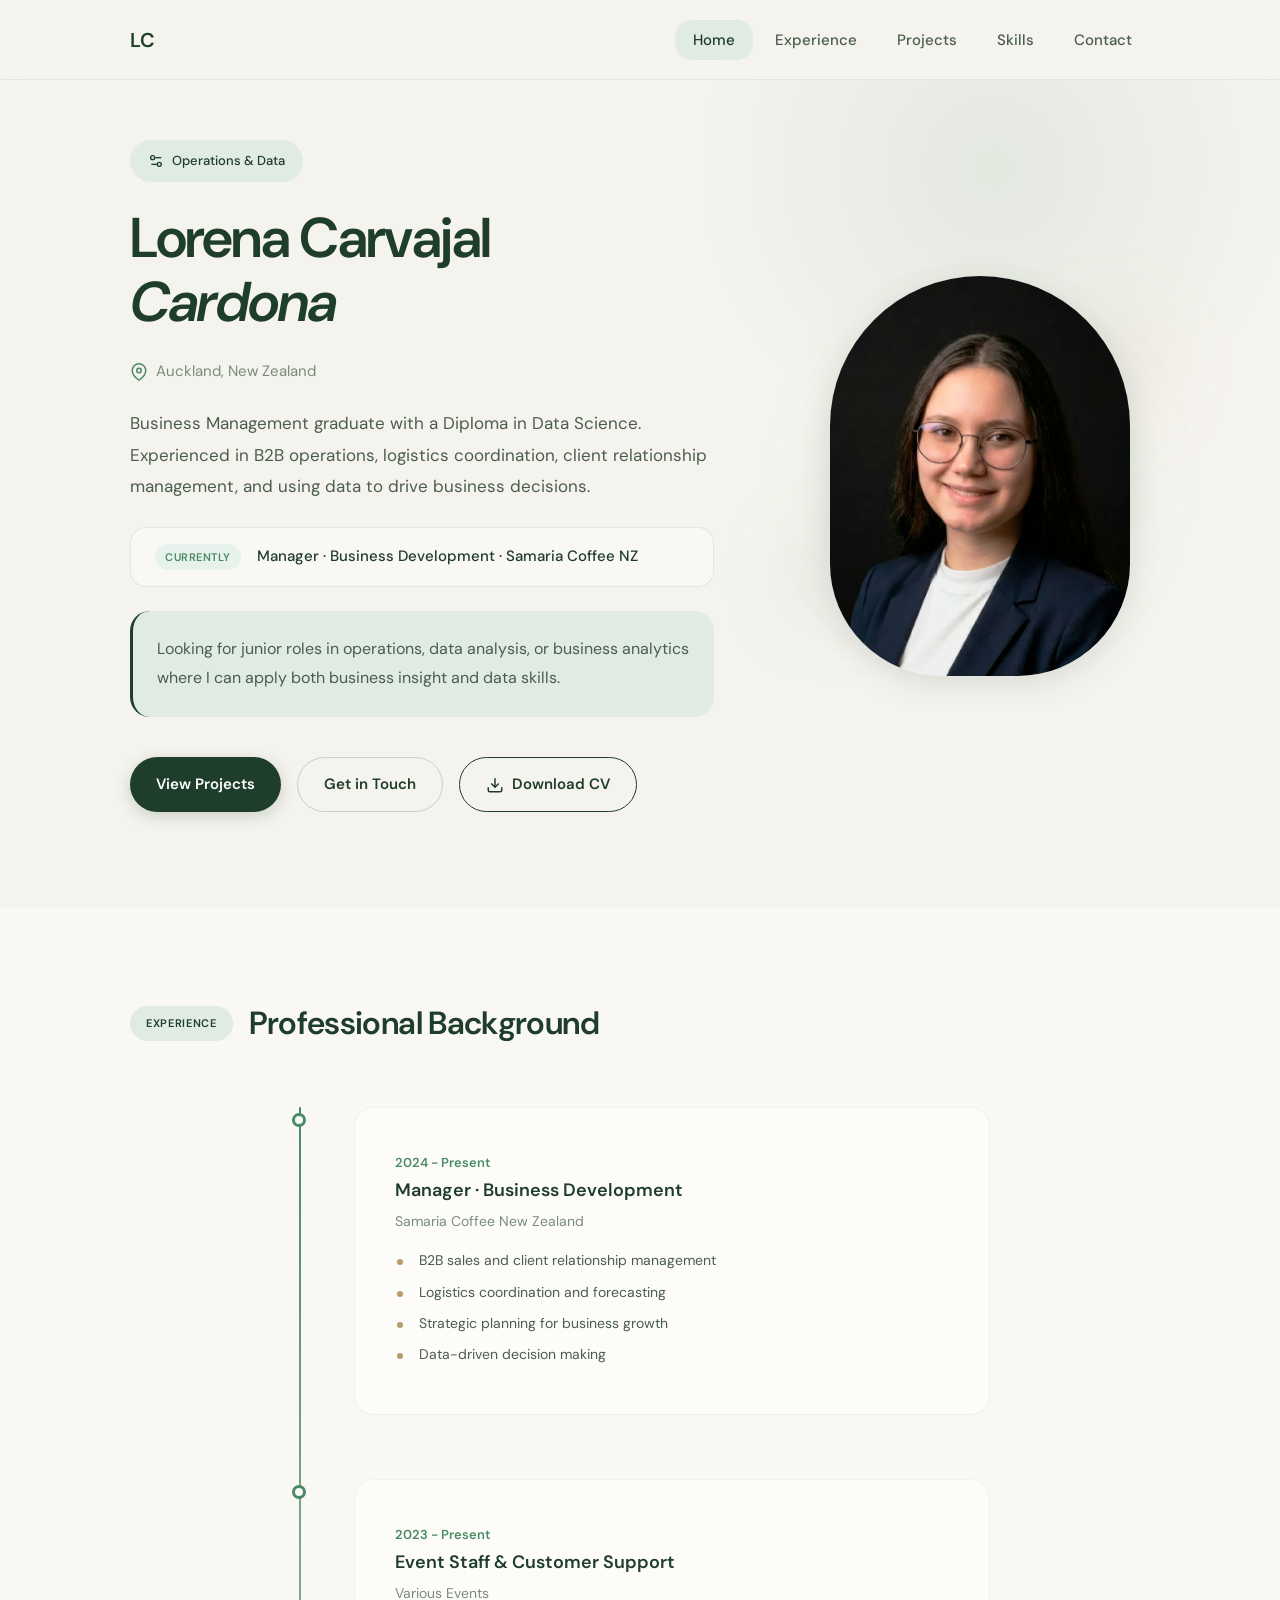
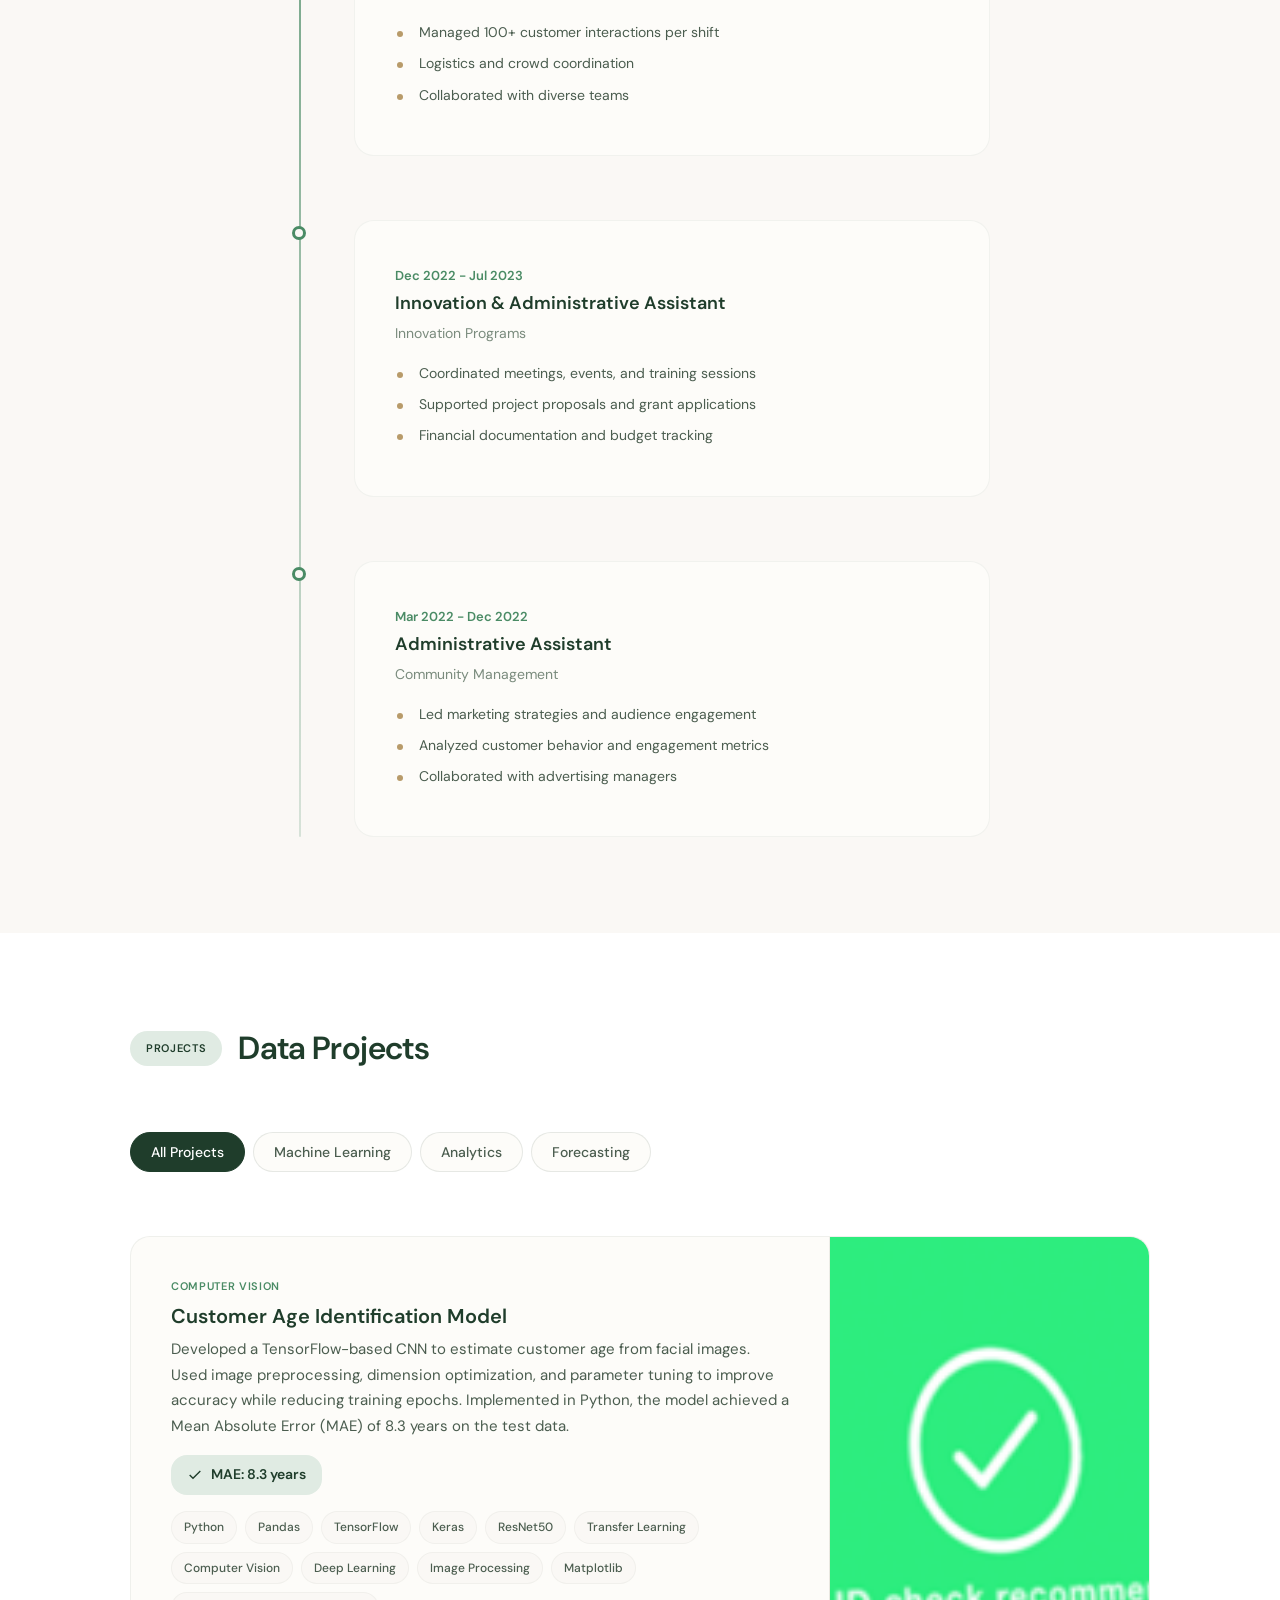
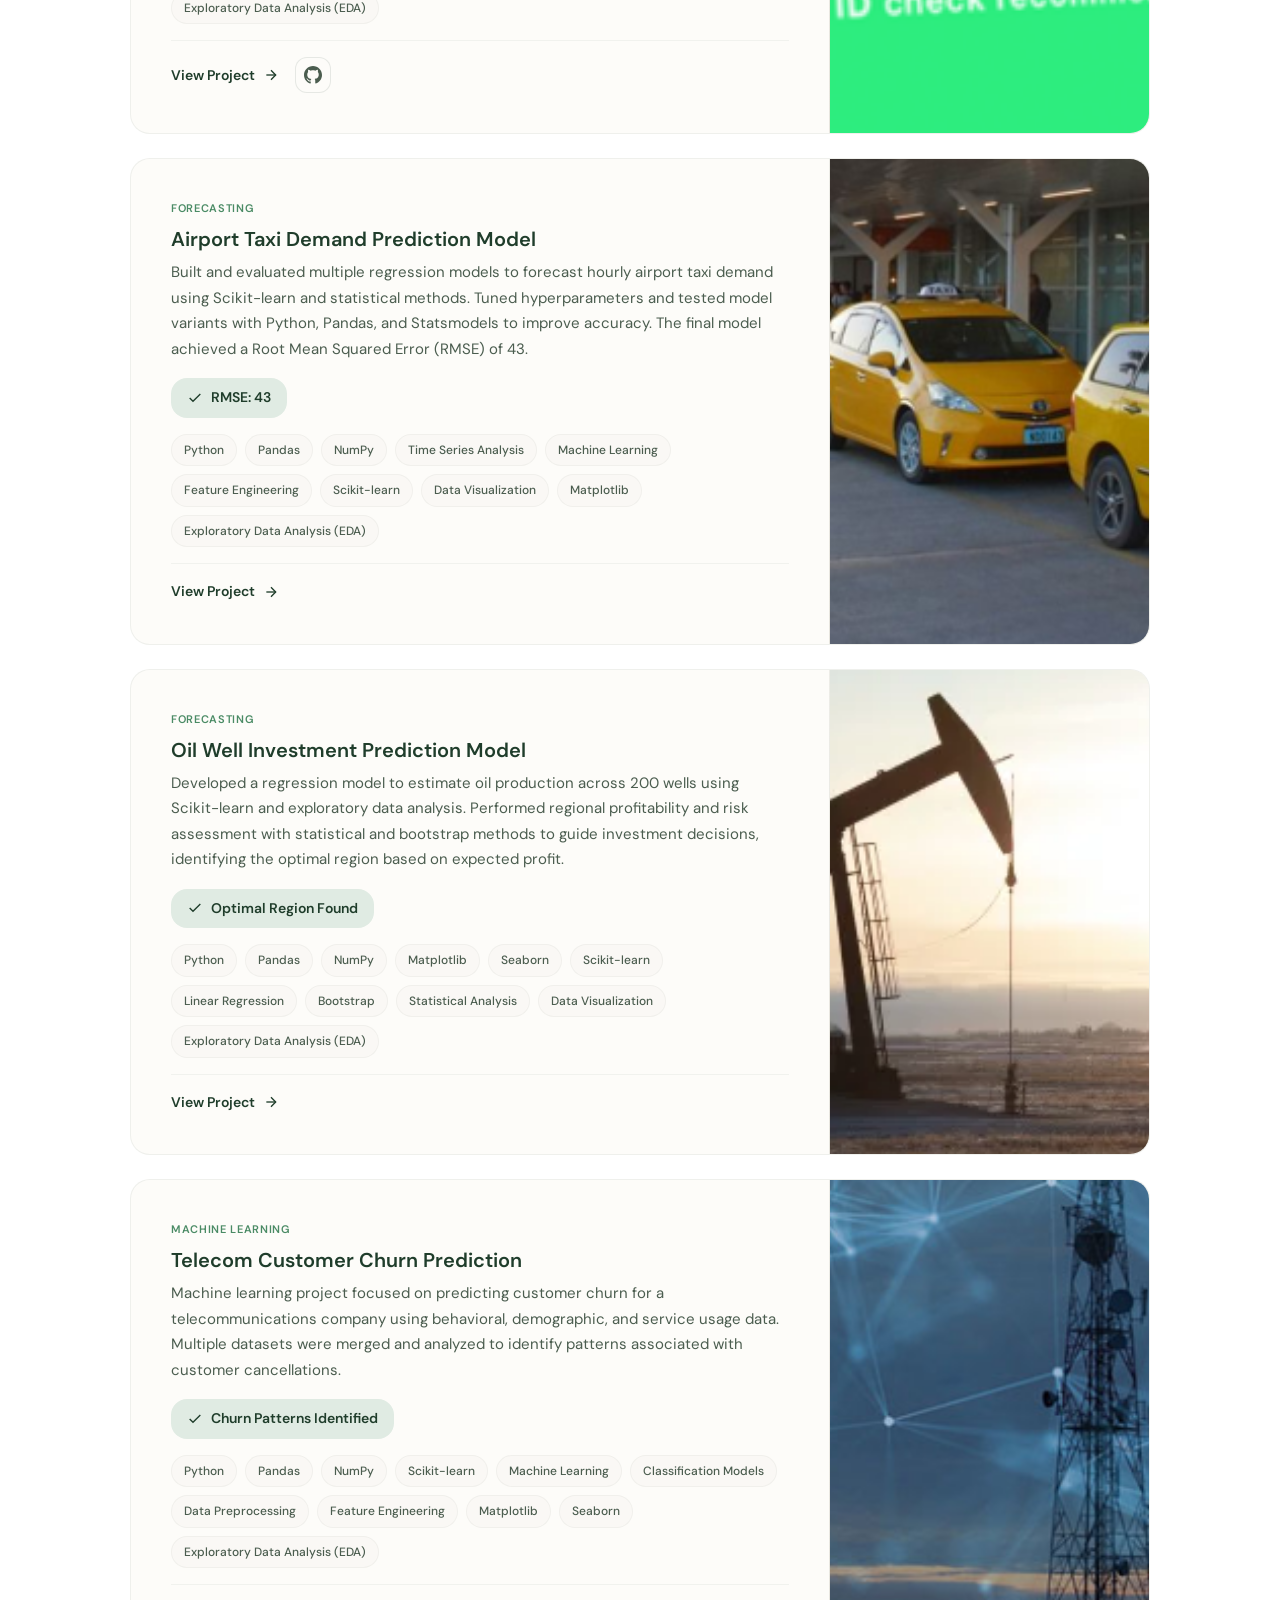
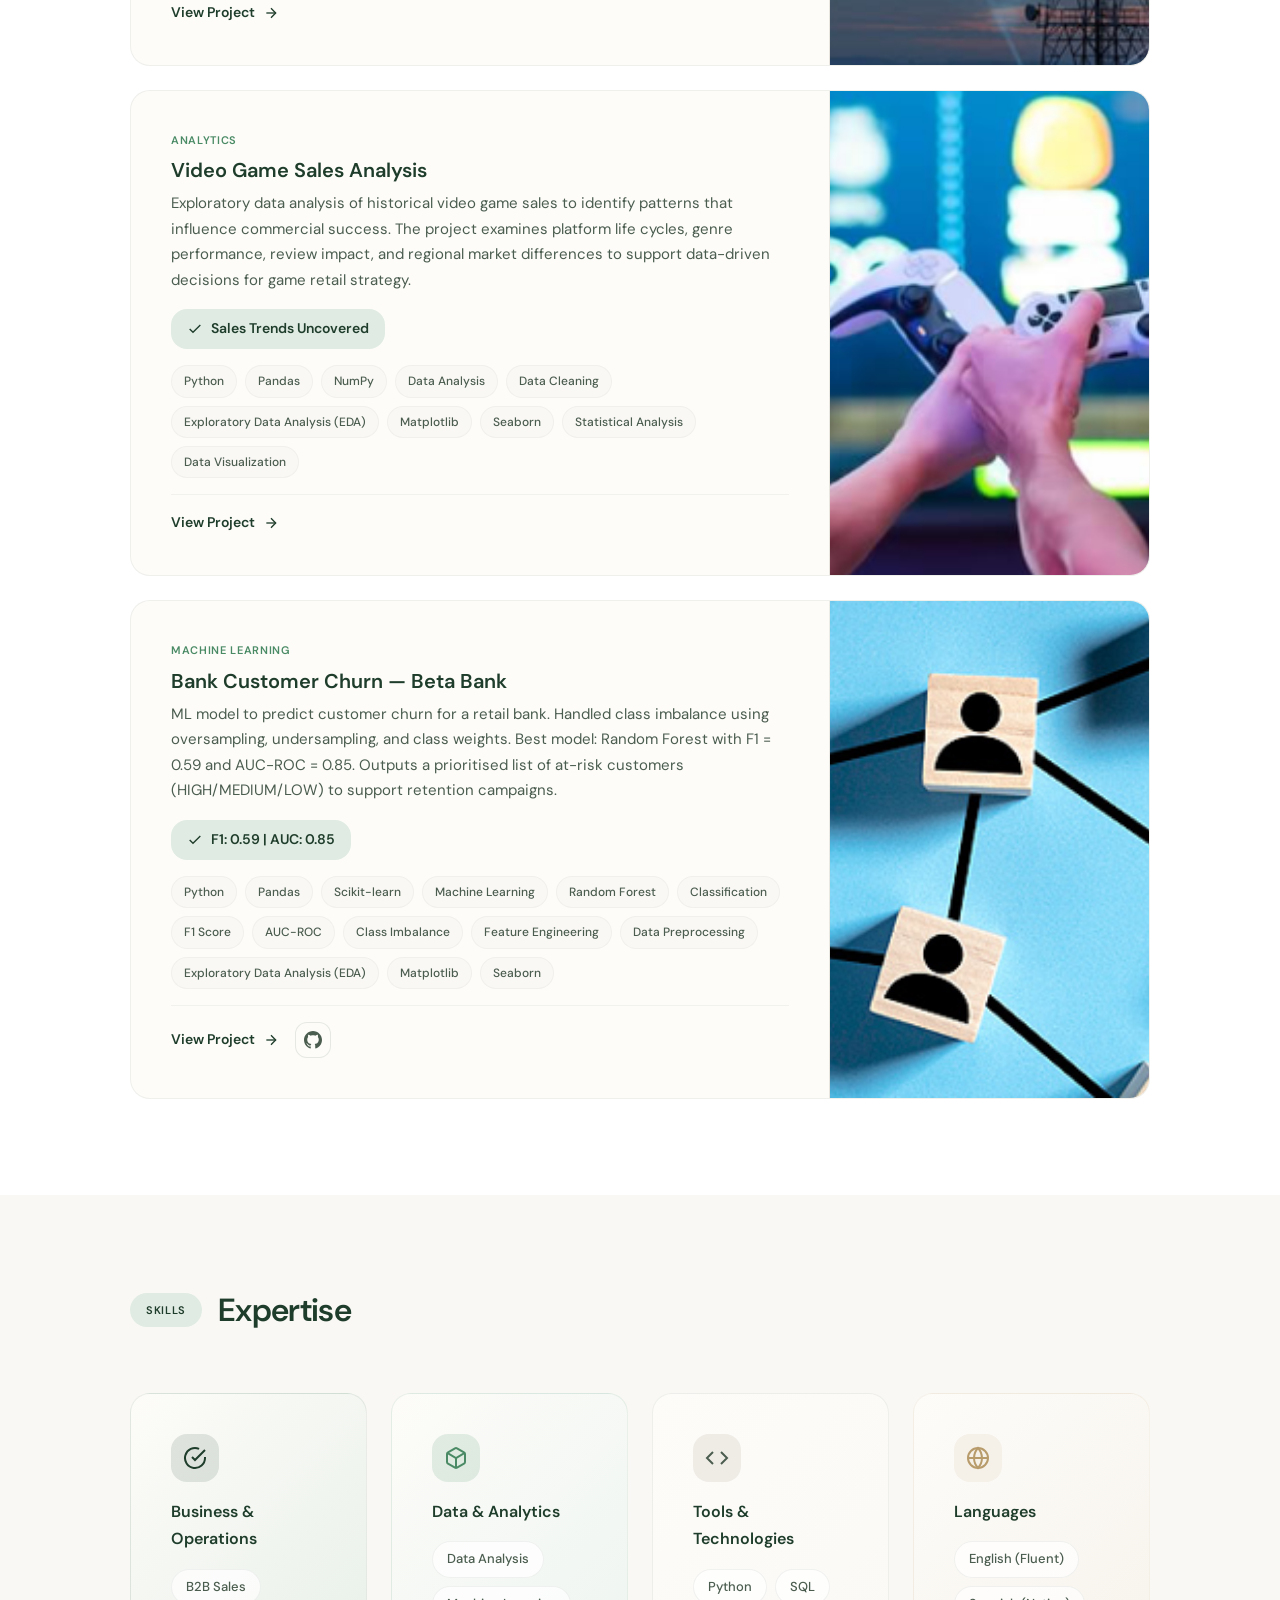
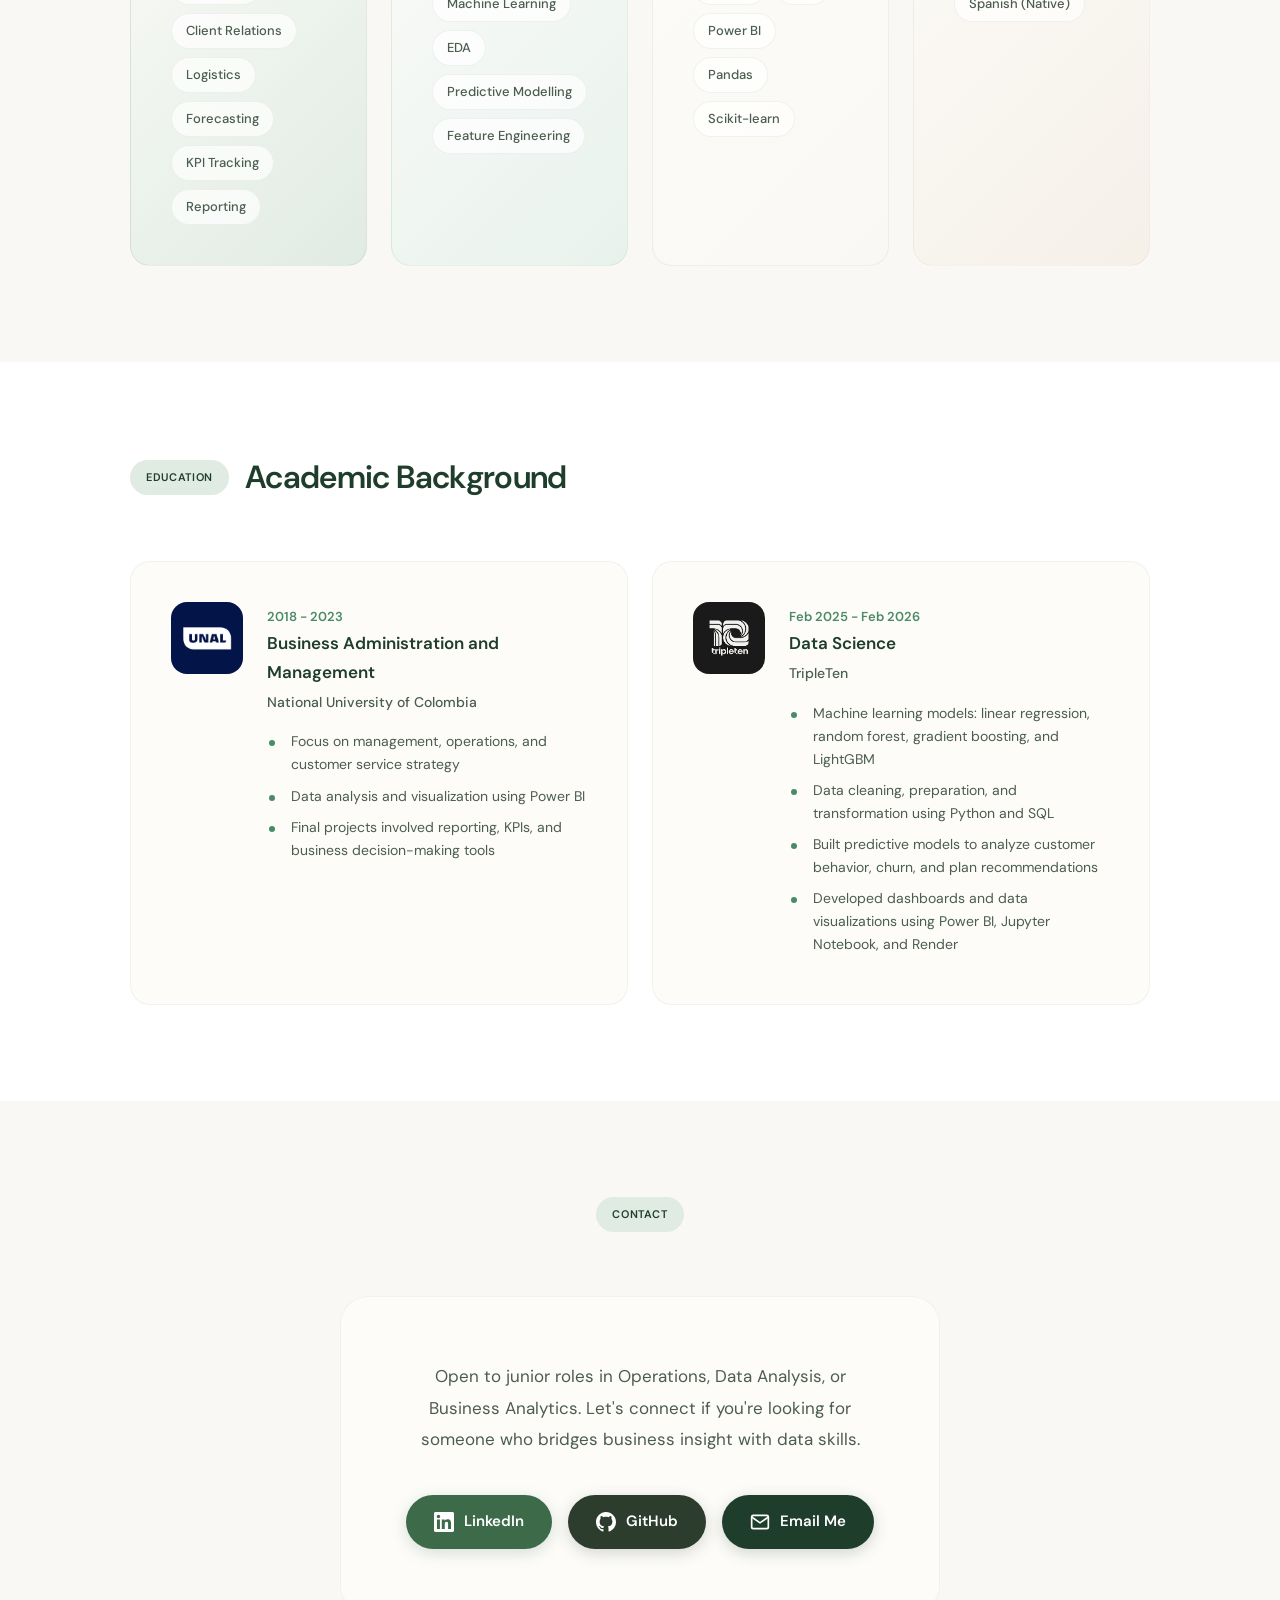
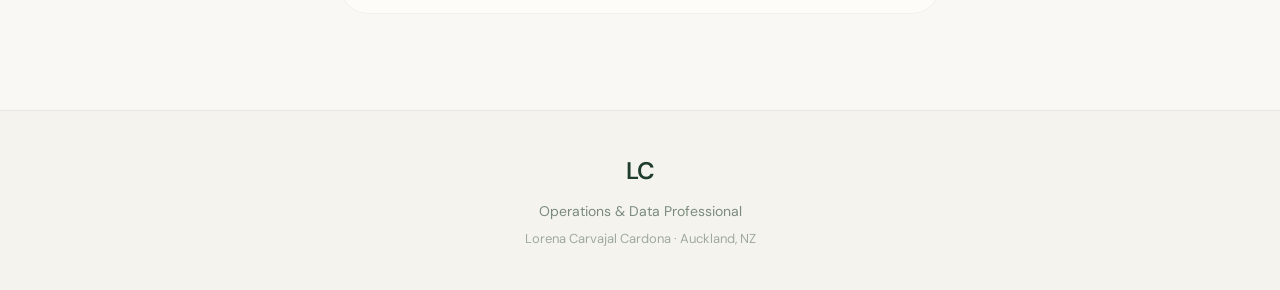
==== index.html @ da2abbe8 "Portfolio_V1" ====
<!DOCTYPE html>
<html lang="en">
<head>
    <meta charset="UTF-8">
    <meta name="viewport" content="width=device-width, initial-scale=1.0">
    <meta name="description" content="Lorena Carvajal Cardona - Operations & Data | Business Analytics | B2B Operations">
    <meta name="keywords" content="operations, data analysis, business analytics, B2B sales, machine learning">
    <title>Lorena Carvajal Cardona | Operations & Data</title>
    
    <link rel="preconnect" href="https://fonts.googleapis.com">
    <link rel="preconnect" href="https://fonts.gstatic.com" crossorigin>
    <link href="https://fonts.googleapis.com/css2?family=DM+Sans:ital,opsz,wght@0,9..40,300;0,9..40,400;0,9..40,500;0,9..40,600;0,9..40,700;1,9..40,400&display=swap" rel="stylesheet">
    
    <link rel="stylesheet" href="styles.css">
</head>
<body>
    <nav class="navbar" id="navbar">
        <div class="nav-container">
            <a href="#" class="nav-logo">LC</a>
            <button class="nav-toggle" id="navToggle" aria-label="Toggle navigation">
                <span class="hamburger"></span>
            </button>
            <ul class="nav-menu" id="navMenu">
                <li><a href="#hero" class="nav-link active" data-section="hero">Home</a></li>
                <li><a href="#experience" class="nav-link" data-section="experience">Experience</a></li>
                <li><a href="#projects" class="nav-link" data-section="projects">Projects</a></li>
                <li><a href="#skills" class="nav-link" data-section="skills">Skills</a></li>
                <li><a href="#contact" class="nav-link" data-section="contact">Contact</a></li>
            </ul>
        </div>
    </nav>

    <main>
        <section id="hero" class="hero">
            <div class="hero-grid">
                <div class="hero-content">
                    <span class="hero-badge">
                        <svg width="16" height="16" viewBox="0 0 24 24" fill="none" stroke="currentColor" stroke-width="2">
                            <path d="M20 7h-9"/>
                            <path d="M14 17H5"/>
                            <circle cx="17" cy="17" r="3"/>
                            <circle cx="7" cy="7" r="3"/>
                        </svg>
                        Operations & Data
                    </span>
                    <h1 class="hero-title">Lorena Carvajal<br><em>Cardona</em></h1>
                    <div class="hero-location">
                        <svg width="16" height="16" viewBox="0 0 24 24" fill="none" stroke="currentColor" stroke-width="2">
                            <path d="M21 10c0 7-9 13-9 13s-9-6-9-13a9 9 0 0 1 18 0z"></path>
                            <circle cx="12" cy="10" r="3"></circle>
                        </svg>
                        Auckland, New Zealand
                    </div>
                    <p class="hero-description">
                        Business Management graduate with a Diploma in Data Science. Experienced in B2B operations, logistics coordination, client relationship management, and using data to drive business decisions.
                    </p>
                    <div class="hero-current">
                        <span class="current-label">Currently</span>
                        <span class="current-role">Manager · Business Development · Samaria Coffee NZ</span>
                    </div>
                    <div class="hero-goal">
                        <p>Looking for junior roles in operations, data analysis, or business analytics where I can apply both business insight and data skills.</p>
                    </div>
                    <div class="hero-cta">
                        <a href="#projects" class="btn btn-primary">View Projects</a>
                        <a href="#contact" class="btn btn-secondary">Get in Touch</a>
                        <a href="assets/Lorena_CV.pdf" class="btn btn-outline" download>
                            <svg width="18" height="18" viewBox="0 0 24 24" fill="none" stroke="currentColor" stroke-width="2">
                                <path d="M21 15v4a2 2 0 0 1-2 2H5a2 2 0 0 1-2-2v-4"/>
                                <polyline points="7 10 12 15 17 10"/>
                                <line x1="12" y1="15" x2="12" y2="3"/>
                            </svg>
                            Download CV
                        </a>
                    </div>
                </div>
                <div class="hero-visual">
                    <div class="hero-blob hero-blob-1"></div>
                    <div class="hero-blob hero-blob-2"></div>
                    <div class="hero-blob hero-blob-3"></div>
                    <div class="hero-photo-wrapper">
                        <img src="assets/photo/Lorena.png" alt="Lorena Carvajal Cardona" class="hero-photo">
                    </div>
                </div>
            </div>
        </section>

        <section id="experience" class="timeline-section">
            <div class="container">
                <div class="section-header">
                    <span class="section-tag">Experience</span>
                    <h2 class="section-title">Professional Background</h2>
                </div>
                <div class="timeline">
                    <div class="timeline-item">
                        <div class="timeline-marker"></div>
                        <div class="timeline-card">
                            <span class="timeline-date">2024 - Present</span>
                            <h3 class="timeline-title">Manager · Business Development</h3>
                            <p class="timeline-company">Samaria Coffee New Zealand</p>
                            <div class="timeline-details">
                                <ul class="timeline-bullets">
                                    <li>B2B sales and client relationship management</li>
                                    <li>Logistics coordination and forecasting</li>
                                    <li>Strategic planning for business growth</li>
                                    <li>Data-driven decision making</li>
                                </ul>
                            </div>
                        </div>
                    </div>
                    <div class="timeline-item">
                        <div class="timeline-marker"></div>
                        <div class="timeline-card">
                            <span class="timeline-date">2023 - Present</span>
                            <h3 class="timeline-title">Event Staff & Customer Support</h3>
                            <p class="timeline-company">Various Events</p>
                            <div class="timeline-details">
                                <ul class="timeline-bullets">
                                    <li>Managed 100+ customer interactions per shift</li>
                                    <li>Logistics and crowd coordination</li>
                                    <li>Collaborated with diverse teams</li>
                                </ul>
                            </div>
                        </div>
                    </div>
                    <div class="timeline-item">
                        <div class="timeline-marker"></div>
                        <div class="timeline-card">
                            <span class="timeline-date">Dec 2022 - Jul 2023</span>
                            <h3 class="timeline-title">Innovation & Administrative Assistant</h3>
                            <p class="timeline-company">Innovation Programs</p>
                            <div class="timeline-details">
                                <ul class="timeline-bullets">
                                    <li>Coordinated meetings, events, and training sessions</li>
                                    <li>Supported project proposals and grant applications</li>
                                    <li>Financial documentation and budget tracking</li>
                                </ul>
                            </div>
                        </div>
                    </div>
                    <div class="timeline-item">
                        <div class="timeline-marker"></div>
                        <div class="timeline-card">
                            <span class="timeline-date">Mar 2022 - Dec 2022</span>
                            <h3 class="timeline-title">Administrative Assistant</h3>
                            <p class="timeline-company">Community Management</p>
                            <div class="timeline-details">
                                <ul class="timeline-bullets">
                                    <li>Led marketing strategies and audience engagement</li>
                                    <li>Analyzed customer behavior and engagement metrics</li>
                                    <li>Collaborated with advertising managers</li>
                                </ul>
                            </div>
                        </div>
                    </div>
                </div>
            </div>
        </section>

        <section id="projects" class="projects">
            <div class="container">
                <div class="section-header">
                    <span class="section-tag">Projects</span>
                    <h2 class="section-title">Data Projects</h2>
                </div>
                <div class="projects-filter">
                    <button class="filter-btn active" data-filter="all">All Projects</button>
                    <button class="filter-btn" data-filter="ml">Machine Learning</button>
                    <button class="filter-btn" data-filter="analytics">Analytics</button>
                    <button class="filter-btn" data-filter="forecasting">Forecasting</button>
                </div>
                <div class="projects-list" id="projectsGrid">
                </div>
            </div>
        </section>

        <section id="skills" class="skills">
            <div class="container">
                <div class="section-header">
                    <span class="section-tag">Skills</span>
                    <h2 class="section-title">Expertise</h2>
                </div>
                <div class="skills-grid">
                    <div class="skills-card business">
                        <div class="skills-icon">
                            <svg width="24" height="24" viewBox="0 0 24 24" fill="none" stroke="currentColor" stroke-width="2">
                                <path d="M22 11.08V12a10 10 0 1 1-5.93-9.14"/>
                                <polyline points="22 4 12 14.01 9 11.01"/>
                            </svg>
                        </div>
                        <h3 class="skills-title">Business & Operations</h3>
                        <div class="skills-list">
                            <span class="skill-tag">B2B Sales</span>
                            <span class="skill-tag">Client Relations</span>
                            <span class="skill-tag">Logistics</span>
                            <span class="skill-tag">Forecasting</span>
                            <span class="skill-tag">KPI Tracking</span>
                            <span class="skill-tag">Reporting</span>
                        </div>
                    </div>
                    <div class="skills-card data">
                        <div class="skills-icon">
                            <svg width="24" height="24" viewBox="0 0 24 24" fill="none" stroke="currentColor" stroke-width="2">
                                <path d="M21 16V8a2 2 0 0 0-1-1.73l-7-4a2 2 0 0 0-2 0l-7 4A2 2 0 0 0 3 8v8a2 2 0 0 0 1 1.73l7 4a2 2 0 0 0 2 0l7-4A2 2 0 0 0 21 16z"/>
                                <polyline points="3.27 6.96 12 12.01 20.73 6.96"/>
                                <line x1="12" y1="22.08" x2="12" y2="12"/>
                            </svg>
                        </div>
                        <h3 class="skills-title">Data & Analytics</h3>
                        <div class="skills-list">
                            <span class="skill-tag">Data Analysis</span>
                            <span class="skill-tag">Machine Learning</span>
                            <span class="skill-tag">EDA</span>
                            <span class="skill-tag">Predictive Modelling</span>
                            <span class="skill-tag">Feature Engineering</span>
                        </div>
                    </div>
                    <div class="skills-card programming">
                        <div class="skills-icon">
                            <svg width="24" height="24" viewBox="0 0 24 24" fill="none" stroke="currentColor" stroke-width="2">
                                <polyline points="16 18 22 12 16 6"/>
                                <polyline points="8 6 2 12 8 18"/>
                            </svg>
                        </div>
                        <h3 class="skills-title">Tools & Technologies</h3>
                        <div class="skills-list">
                            <span class="skill-tag">Python</span>
                            <span class="skill-tag">SQL</span>
                            <span class="skill-tag">Power BI</span>
                            <span class="skill-tag">Pandas</span>
                            <span class="skill-tag">Scikit-learn</span>
                        </div>
                    </div>
                    <div class="skills-card languages">
                        <div class="skills-icon">
                            <svg width="24" height="24" viewBox="0 0 24 24" fill="none" stroke="currentColor" stroke-width="2">
                                <circle cx="12" cy="12" r="10"/>
                                <line x1="2" y1="12" x2="22" y2="12"/>
                                <path d="M12 2a15.3 15.3 0 0 1 4 10 15.3 15.3 0 0 1-4 10 15.3 15.3 0 0 1-4-10 15.3 15.3 0 0 1 4-10z"/>
                            </svg>
                        </div>
                        <h3 class="skills-title">Languages</h3>
                        <div class="skills-list">
                            <span class="skill-tag">English (Fluent)</span>
                            <span class="skill-tag">Spanish (Native)</span>
                        </div>
                    </div>
                </div>
            </div>
        </section>

        <section id="education" class="education">
            <div class="container">
                <div class="section-header">
                    <span class="section-tag">Education</span>
                    <h2 class="section-title">Academic Background</h2>
                </div>
                <div class="education-grid">
                    <div class="education-card">
                        <div class="education-logo">
                            <img src="assets/academic-background/UNAL.jpg" alt="National University of Colombia">
                        </div>
                        <div class="education-content">
                            <span class="education-year">2018 - 2023</span>
                            <h3 class="education-title">Business Administration and Management</h3>
                            <p class="education-school">National University of Colombia</p>
                            <div class="education-details">
                                <ul class="education-bullets">
                                    <li>Focus on management, operations, and customer service strategy</li>
                                    <li>Data analysis and visualization using Power BI</li>
                                    <li>Final projects involved reporting, KPIs, and business decision-making tools</li>
                                </ul>
                            </div>
                        </div>
                    </div>
                    <div class="education-card">
                        <div class="education-logo">
                            <img src="assets/academic-background/Tripleten.png" alt="TripleTen">
                        </div>
                        <div class="education-content">
                            <span class="education-year">Feb 2025 - Feb 2026</span>
                            <h3 class="education-title">Data Science</h3>
                            <p class="education-school">TripleTen</p>
                            <div class="education-details">
                                <ul class="education-bullets">
                                    <li>Machine learning models: linear regression, random forest, gradient boosting, and LightGBM</li>
                                    <li>Data cleaning, preparation, and transformation using Python and SQL</li>
                                    <li>Built predictive models to analyze customer behavior, churn, and plan recommendations</li>
                                    <li>Developed dashboards and data visualizations using Power BI, Jupyter Notebook, and Render</li>
                                </ul>
                            </div>
                        </div>
                    </div>
                </div>
            </div>
        </section>

        <section id="contact" class="contact">
            <div class="container">
                <div class="section-header" style="justify-content: center;">
                    <span class="section-tag">Contact</span>
                </div>
                <div class="contact-content">
                    <div class="contact-card">
                        <p class="contact-intro">
                            Open to junior roles in Operations, Data Analysis, or Business Analytics. 
                            Let's connect if you're looking for someone who bridges business insight with data skills.
                        </p>
                        <div class="contact-links">
                            <a href="https://linkedin.com/in/lorenacarvajal" target="_blank" rel="noopener noreferrer" class="contact-btn contact-linkedin">
                                <svg width="20" height="20" viewBox="0 0 24 24" fill="currentColor">
                                    <path d="M20.447 20.452h-3.554v-5.569c0-1.328-.027-3.037-1.852-3.037-1.853 0-2.136 1.445-2.136 2.939v5.667H9.351V9h3.414v1.561h.046c.477-.9 1.637-1.85 3.37-1.85 3.601 0 4.267 2.37 4.267 5.455v6.286zM5.337 7.433c-1.144 0-2.063-.926-2.063-2.065 0-1.138.92-2.063 2.063-2.063 1.14 0 2.064.925 2.064 2.063 0 1.139-.925 2.065-2.064 2.065zm1.782 13.019H3.555V9h3.564v11.452zM22.225 0H1.771C.792 0 0 .774 0 1.729v20.542C0 23.227.792 24 1.771 24h20.451C23.2 24 24 23.227 24 22.271V1.729C24 .774 23.2 0 22.222 0h.003z"/>
                                </svg>
                                LinkedIn
                            </a>
                            <a href="https://github.com/lorenacarvajal" target="_blank" rel="noopener noreferrer" class="contact-btn contact-github">
                                <svg width="20" height="20" viewBox="0 0 24 24" fill="currentColor">
                                    <path d="M12 0c-6.626 0-12 5.373-12 12 0 5.302 3.438 9.8 8.207 11.387.599.111.793-.261.793-.577v-2.234c-3.338.726-4.033-1.416-4.033-1.416-.546-1.387-1.333-1.756-1.333-1.756-1.089-.745.083-.729.083-.729 1.205.084 1.839 1.237 1.839 1.237 1.07 1.834 2.807 1.304 3.492.997.107-.775.418-1.305.762-1.604-2.665-.305-5.467-1.334-5.467-5.931 0-1.311.469-2.381 1.236-3.221-.124-.303-.535-1.524.117-3.176 0 0 1.008-.322 3.301 1.23.957-.266 1.983-.399 3.003-.404 1.02.005 2.047.138 3.006.404 2.291-1.552 3.297-1.23 3.297-1.23.653 1.653.242 2.874.118 3.176.77.84 1.235 1.911 1.235 3.221 0 4.609-2.807 5.624-5.479 5.921.43.372.823 1.102.823 2.222v3.293c0 .319.192.694.801.576 4.765-1.589 8.199-6.086 8.199-11.386 0-6.627-5.373-12-12-12z"/>
                                </svg>
                                GitHub
                            </a>
                            <a href="mailto:lorena.carvajal@example.com" class="contact-btn contact-email">
                                <svg width="20" height="20" viewBox="0 0 24 24" fill="none" stroke="currentColor" stroke-width="2">
                                    <path d="M4 4h16c1.1 0 2 .9 2 2v12c0 1.1-.9 2-2 2H4c-1.1 0-2-.9-2-2V6c0-1.1.9-2 2-2z"/>
                                    <polyline points="22,6 12,13 2,6"/>
                                </svg>
                                Email Me
                            </a>
                        </div>
                    </div>
                </div>
            </div>
        </section>
    </main>

    <footer class="footer">
        <div class="container">
            <div class="footer-content">
                <div class="footer-logo">LC</div>
                <p class="footer-text">Operations & Data Professional</p>
                <p class="footer-copyright">Lorena Carvajal Cardona · Auckland, NZ</p>
            </div>
        </div>
    </footer>

    <button class="back-to-top" id="backToTop" aria-label="Back to top">
        <svg width="20" height="20" viewBox="0 0 24 24" fill="none" stroke="currentColor" stroke-width="2">
            <path d="M12 19V5M5 12l7-7 7 7"/>
        </svg>
    </button>

    <div class="modal-overlay" id="modalOverlay"></div>
    <div class="modal" id="projectModal" role="dialog" aria-modal="true" aria-labelledby="modalTitle">
        <div class="modal-header">
            <div class="modal-title-wrapper">
                <h2 class="modal-title" id="modalTitle"></h2>
                <a href="#" class="modal-github-link" id="modalGithubLink" target="_blank" rel="noopener noreferrer" aria-label="View on GitHub">
                    <svg width="20" height="20" viewBox="0 0 24 24" fill="currentColor">
                        <path d="M12 0c-6.626 0-12 5.373-12 12 0 5.302 3.438 9.8 8.207 11.387.599.111.793-.261.793-.577v-2.234c-3.338.726-4.033-1.416-4.033-1.416-.546-1.387-1.333-1.756-1.333-1.756-1.089-.745.083-.729.083-.729 1.205.084 1.839 1.237 1.839 1.237 1.07 1.834 2.807 1.304 3.492.997.107-.775.418-1.305.762-1.604-2.665-.305-5.467-1.334-5.467-5.931 0-1.311.469-2.381 1.236-3.221-.124-.303-.535-1.524.117-3.176 0 0 1.008-.322 3.301 1.23.957-.266 1.983-.399 3.003-.404 1.02.005 2.047.138 3.006.404 2.291-1.552 3.297-1.23 3.297-1.23.653 1.653.242 2.874.118 3.176.77.84 1.235 1.911 1.235 3.221 0 4.609-2.807 5.624-5.479 5.921.43.372.823 1.102.823 2.222v3.293c0 .319.192.694.801.576 4.765-1.589 8.199-6.086 8.199-11.386 0-6.627-5.373-12-12-12z"/>
                    </svg>
                </a>
            </div>
            <button class="modal-close" id="modalClose" aria-label="Close modal">
                <svg width="20" height="20" viewBox="0 0 24 24" fill="none" stroke="currentColor" stroke-width="2">
                    <line x1="18" y1="6" x2="6" y2="18"/>
                    <line x1="6" y1="6" x2="18" y2="18"/>
                </svg>
            </button>
        </div>
        <div class="modal-body" id="modalBody">
        </div>
    </div>

    <script src="script.js"></script>
</body>
</html>
---- styles.css ----
@import url('https://fonts.googleapis.com/css2?family=DM+Sans:ital,opsz,wght@0,9..40,300;0,9..40,400;0,9..40,500;0,9..40,600;0,9..40,700;1,9..40,400&display=swap');

:root {
    --bg-primary: #F5F3EE;
    --bg-secondary: #FFFFFF;
    --bg-tertiary: #EFECE6;
    --bg-card: #FDFCF9;
    --bg-cream: #FAF8F5;
    
    --text-primary: #1F3D2B;
    --text-secondary: #4B5D4F;
    --text-muted: #7A8B7D;
    
    --accent-green: #4A8B65;
    --accent-green-light: #6BAF8F;
    --accent-green-bg: #E8F2ED;
    --accent-forest: #1F3D2B;
    --accent-forest-mid: #2F5D3B;
    --accent-forest-bg: #E0EBE3;
    --accent-clay: #B89B6A;
    --accent-clay-bg: #F5F0E8;
    
    --shadow-soft: 0 2px 16px rgba(31, 61, 43, 0.08);
    --shadow-hover: 0 8px 32px rgba(31, 61, 43, 0.12);
    --shadow-card: 0 2px 12px rgba(31, 61, 43, 0.06);
    --shadow-card-hover: 0 16px 48px rgba(31, 61, 43, 0.12);
    
    --radius-sm: 12px;
    --radius-md: 16px;
    --radius-lg: 20px;
    --radius-xl: 28px;
    --radius-full: 9999px;
    
    --font-primary: 'DM Sans', -apple-system, BlinkMacSystemFont, sans-serif;
    
    --spacing-xs: 0.25rem;
    --spacing-sm: 0.5rem;
    --spacing-md: 1rem;
    --spacing-lg: 1.5rem;
    --spacing-xl: 2.5rem;
    --spacing-2xl: 4rem;
    --spacing-3xl: 6rem;
    
    --navbar-height: 80px;
    --container-max: 1100px;
}

*, *::before, *::after {
    margin: 0;
    padding: 0;
    box-sizing: border-box;
}

html {
    scroll-behavior: smooth;
    scroll-padding-top: 100px;
}

body {
    font-family: var(--font-primary);
    font-size: 16px;
    line-height: 1.7;
    color: var(--text-primary);
    background-color: var(--bg-primary);
    -webkit-font-smoothing: antialiased;
    -moz-osx-font-smoothing: grayscale;
    overflow-x: hidden;
}

body.modal-open {
    overflow: hidden;
}

a {
    color: inherit;
    text-decoration: none;
    transition: color 0.3s ease;
}

button {
    font-family: inherit;
    cursor: pointer;
    border: none;
    background: none;
}

ul {
    list-style: none;
}

img {
    max-width: 100%;
    height: auto;
    display: block;
}

.container {
    width: 100%;
    max-width: var(--container-max);
    margin: 0 auto;
    padding: 0 var(--spacing-xl);
}

.section-header {
    display: flex;
    align-items: center;
    gap: var(--spacing-md);
    margin-bottom: var(--spacing-2xl);
}

.section-tag {
    font-size: 0.6875rem;
    font-weight: 600;
    color: var(--accent-forest);
    background: var(--accent-forest-bg);
    padding: 8px 16px;
    border-radius: var(--radius-full);
    letter-spacing: 0.06em;
    text-transform: uppercase;
}

.section-title {
    font-size: clamp(1.5rem, 3.5vw, 2rem);
    font-weight: 600;
    color: var(--text-primary);
    letter-spacing: -0.02em;
    line-height: 1.2;
}

.navbar {
    position: fixed;
    top: 0;
    left: 0;
    right: 0;
    height: var(--navbar-height);
    background: rgba(245, 243, 238, 0.92);
    backdrop-filter: blur(16px);
    -webkit-backdrop-filter: blur(16px);
    border-bottom: 1px solid rgba(31, 61, 43, 0.08);
    z-index: 1000;
    transition: all 0.4s ease;
}

.navbar.scrolled {
    box-shadow: var(--shadow-soft);
}

.nav-container {
    display: flex;
    align-items: center;
    justify-content: space-between;
    height: 100%;
    max-width: var(--container-max);
    margin: 0 auto;
    padding: 0 var(--spacing-xl);
}

.nav-logo {
    font-size: 1.25rem;
    font-weight: 600;
    color: var(--accent-forest);
    letter-spacing: -0.01em;
}

.nav-menu {
    display: flex;
    align-items: center;
    gap: var(--spacing-xs);
}

.nav-link {
    font-size: 0.9375rem;
    font-weight: 500;
    color: var(--text-secondary);
    padding: 10px 18px;
    border-radius: var(--radius-md);
    transition: all 0.3s ease;
}

.nav-link:hover {
    color: var(--text-primary);
    background: rgba(74, 139, 101, 0.08);
}

.nav-link.active {
    color: var(--accent-forest);
    background: var(--accent-forest-bg);
}

.nav-toggle {
    display: none;
    width: 44px;
    height: 44px;
    align-items: center;
    justify-content: center;
    border-radius: var(--radius-sm);
    transition: background 0.3s ease;
}

.nav-toggle:hover {
    background: rgba(74, 139, 101, 0.08);
}

.hamburger {
    display: block;
    width: 22px;
    height: 2px;
    background: var(--text-primary);
    position: relative;
    border-radius: 2px;
}

.hamburger::before,
.hamburger::after {
    content: '';
    position: absolute;
    width: 22px;
    height: 2px;
    background: var(--text-primary);
    border-radius: 2px;
    transition: all 0.3s ease;
}

.hamburger::before {
    top: -7px;
}

.hamburger::after {
    top: 7px;
}

.nav-toggle.active .hamburger {
    background: transparent;
}

.nav-toggle.active .hamburger::before {
    top: 0;
    transform: rotate(45deg);
}

.nav-toggle.active .hamburger::after {
    top: 0;
    transform: rotate(-45deg);
}

.hero {
    min-height: 100vh;
    display: flex;
    align-items: center;
    padding: calc(var(--navbar-height) + 60px) 0 var(--spacing-3xl);
    background: var(--bg-primary);
    position: relative;
    overflow: hidden;
}

.hero::before {
    content: '';
    position: absolute;
    top: -20%;
    right: -5%;
    width: 700px;
    height: 700px;
    background: radial-gradient(circle, rgba(74, 139, 101, 0.1) 0%, transparent 60%);
    border-radius: 50%;
    z-index: 0;
}

.hero-grid {
    display: grid;
    grid-template-columns: 1fr 340px;
    gap: var(--spacing-3xl);
    align-items: center;
    max-width: var(--container-max);
    margin: 0 auto;
    width: 100%;
    padding: 0 var(--spacing-xl);
    position: relative;
    z-index: 1;
}

.hero-content {
    position: relative;
    z-index: 1;
}

.hero-badge {
    display: inline-flex;
    align-items: center;
    gap: 8px;
    font-size: 0.8125rem;
    font-weight: 500;
    color: var(--accent-forest);
    background: var(--accent-forest-bg);
    padding: 10px 18px;
    border-radius: var(--radius-full);
    margin-bottom: var(--spacing-lg);
}

.hero-badge svg {
    width: 16px;
    height: 16px;
}

.hero-title {
    font-size: clamp(2.5rem, 5vw, 3.5rem);
    font-weight: 600;
    color: var(--text-primary);
    line-height: 1.15;
    letter-spacing: -0.025em;
    margin-bottom: var(--spacing-lg);
}

.hero-title em {
    font-style: italic;
    color: var(--accent-forest);
}

.hero-location {
    display: inline-flex;
    align-items: center;
    gap: 8px;
    font-size: 0.9375rem;
    color: var(--text-muted);
    margin-bottom: var(--spacing-lg);
}

.hero-location svg {
    width: 18px;
    height: 18px;
    color: var(--accent-green);
}

.hero-description {
    font-size: 1.0625rem;
    color: var(--text-secondary);
    line-height: 1.85;
    margin-bottom: var(--spacing-lg);
}

.hero-current {
    display: flex;
    align-items: center;
    gap: var(--spacing-md);
    margin-bottom: var(--spacing-lg);
    padding: var(--spacing-md) var(--spacing-lg);
    background: var(--bg-cream);
    border-radius: var(--radius-md);
    border: 1px solid rgba(74, 139, 101, 0.15);
}

.current-label {
    font-size: 0.6875rem;
    font-weight: 600;
    color: var(--accent-green);
    text-transform: uppercase;
    letter-spacing: 0.05em;
    background: var(--accent-green-bg);
    padding: 4px 10px;
    border-radius: var(--radius-full);
}

.current-role {
    font-size: 0.9375rem;
    font-weight: 500;
    color: var(--text-primary);
}

.hero-goal {
    font-size: 1rem;
    color: var(--text-secondary);
    line-height: 1.8;
    margin-bottom: var(--spacing-xl);
    padding: var(--spacing-lg);
    background: var(--accent-forest-bg);
    border-radius: var(--radius-lg);
    border-left: 3px solid var(--accent-forest);
}

.hero-goal p {
    margin: 0;
}

.hero-cta {
    display: flex;
    flex-wrap: wrap;
    gap: var(--spacing-md);
}

.btn {
    display: inline-flex;
    align-items: center;
    gap: 8px;
    font-size: 0.9375rem;
    font-weight: 600;
    padding: 14px 26px;
    border-radius: var(--radius-full);
    transition: all 0.35s cubic-bezier(0.4, 0, 0.2, 1);
    cursor: pointer;
}

.btn-primary {
    background: var(--accent-forest);
    color: white;
    box-shadow: 0 4px 16px rgba(31, 61, 43, 0.2);
}

.btn-primary:hover {
    background: var(--accent-forest-mid);
    transform: translateY(-2px);
    box-shadow: 0 8px 24px rgba(31, 61, 43, 0.25);
}

.btn-secondary {
    background: transparent;
    color: var(--text-primary);
    border: 1.5px solid rgba(31, 61, 43, 0.2);
}

.btn-secondary:hover {
    background: var(--bg-cream);
    border-color: var(--accent-forest);
    color: var(--accent-forest);
}

.btn-outline {
    background: transparent;
    color: var(--accent-forest);
    border: 1.5px solid var(--accent-forest);
}

.btn-outline:hover {
    background: var(--accent-forest-bg);
}

.btn-outline svg,
.btn-outline svg {
    width: 18px;
    height: 18px;
}

.hero-visual {
    position: relative;
    display: flex;
    align-items: center;
    justify-content: center;
}

.hero-photo-wrapper {
    position: relative;
    z-index: 2;
}

.hero-photo {
    width: 300px;
    height: 400px;
    object-fit: cover;
    border-radius: 160px 160px 120px 120px;
    box-shadow: var(--shadow-hover);
    object-position: top;
}

.hero-blob {
    position: absolute;
    border-radius: 50%;
    z-index: 1;
    filter: blur(40px);
}

.hero-blob-1 {
    width: 280px;
    height: 280px;
    background: rgba(74, 139, 101, 0.12);
    top: 50%;
    left: 50%;
    transform: translate(-50%, -50%);
    animation: breathe 8s ease-in-out infinite;
}

.hero-blob-2 {
    width: 100px;
    height: 100px;
    background: rgba(184, 155, 106, 0.1);
    top: 10%;
    right: -10px;
    animation: breathe 6s ease-in-out infinite reverse;
}

.hero-blob-3 {
    width: 80px;
    height: 80px;
    background: rgba(74, 139, 101, 0.1);
    bottom: 15%;
    left: -20px;
    animation: breathe 7s ease-in-out infinite 1s;
}

@keyframes breathe {
    0%, 100% { transform: translate(-50%, -50%) scale(1); opacity: 0.7; }
    50% { transform: translate(-50%, -50%) scale(1.1); opacity: 0.9; }
}

.about {
    display: none;
}

.skills {
    background: var(--bg-cream);
    padding: var(--spacing-3xl) 0;
}

.skills-grid {
    display: grid;
    grid-template-columns: repeat(4, 1fr);
    gap: var(--spacing-lg);
}

.skills-card {
    padding: var(--spacing-xl);
    background: var(--bg-card);
    border-radius: var(--radius-lg);
    border: 1px solid rgba(31, 61, 43, 0.06);
    transition: all 0.35s ease;
}

.skills-card:hover {
    transform: translateY(-4px);
    box-shadow: var(--shadow-card-hover);
}

.skills-card.data {
    background: linear-gradient(135deg, var(--bg-card) 0%, var(--accent-green-bg) 100%);
    border-color: rgba(74, 139, 101, 0.1);
}

.skills-card.programming {
    background: linear-gradient(135deg, var(--bg-card) 0%, var(--bg-cream) 100%);
}

.skills-card.visualization {
    background: linear-gradient(135deg, var(--bg-card) 0%, var(--accent-clay-bg) 100%);
    border-color: rgba(184, 155, 106, 0.1);
}

.skills-card.business {
    background: linear-gradient(135deg, var(--bg-card) 0%, var(--accent-forest-bg) 100%);
    border-color: rgba(31, 61, 43, 0.08);
}

.skills-icon {
    width: 48px;
    height: 48px;
    background: var(--accent-forest-bg);
    border-radius: var(--radius-md);
    display: flex;
    align-items: center;
    justify-content: center;
    margin-bottom: var(--spacing-md);
    color: var(--accent-forest);
}

.skills-card.data .skills-icon {
    background: rgba(74, 139, 101, 0.15);
    color: var(--accent-green);
}

.skills-card.programming .skills-icon {
    background: var(--bg-tertiary);
    color: var(--text-secondary);
}

.skills-card.visualization .skills-icon {
    background: var(--accent-clay-bg);
    color: var(--accent-clay);
}

.skills-card.business .skills-icon {
    background: rgba(31, 61, 43, 0.12);
    color: var(--accent-forest);
}

.skills-card.languages {
    background: linear-gradient(135deg, var(--bg-card) 0%, var(--accent-clay-bg) 100%);
    border-color: rgba(184, 155, 106, 0.1);
}

.skills-card.languages .skills-icon {
    background: var(--accent-clay-bg);
    color: var(--accent-clay);
}

.skills-icon svg {
    width: 24px;
    height: 24px;
}

.skills-title {
    font-size: 1rem;
    font-weight: 600;
    color: var(--text-primary);
    margin-bottom: var(--spacing-md);
}

.skills-list {
    display: flex;
    flex-wrap: wrap;
    gap: 8px;
}

.skill-tag {
    font-size: 0.8125rem;
    font-weight: 500;
    color: var(--text-secondary);
    background: rgba(255, 255, 255, 0.7);
    padding: 6px 14px;
    border-radius: var(--radius-full);
    border: 1px solid rgba(31, 61, 43, 0.06);
    transition: all 0.25s ease;
}

.skill-tag:hover {
    background: var(--accent-forest-bg);
    color: var(--accent-forest);
    border-color: rgba(74, 139, 101, 0.2);
}

.projects {
    background: var(--bg-secondary);
    padding: var(--spacing-3xl) 0;
}

.projects-filter {
    display: flex;
    flex-wrap: wrap;
    gap: var(--spacing-sm);
    margin-bottom: var(--spacing-2xl);
}

.filter-btn {
    font-size: 0.875rem;
    font-weight: 500;
    padding: 10px 20px;
    background: var(--bg-card);
    border: 1px solid rgba(31, 61, 43, 0.1);
    border-radius: var(--radius-full);
    color: var(--text-secondary);
    transition: all 0.3s ease;
}

.filter-btn:hover {
    border-color: var(--accent-green);
    color: var(--accent-forest);
}

.filter-btn.active {
    background: var(--accent-forest);
    border-color: var(--accent-forest);
    color: white;
}

.projects-list {
    display: flex;
    flex-direction: column;
    gap: var(--spacing-lg);
}

.project-card {
    background: var(--bg-card);
    border-radius: var(--radius-lg);
    overflow: hidden;
    border: 1px solid rgba(31, 61, 43, 0.06);
    cursor: pointer;
    transition: all 0.4s cubic-bezier(0.4, 0, 0.2, 1);
    display: grid;
    grid-template-columns: 1fr 320px;
}

.project-card:hover {
    transform: translateY(-4px);
    box-shadow: var(--shadow-card-hover);
    border-color: rgba(74, 139, 101, 0.15);
}

.project-card.hidden {
    display: none;
}

.project-info {
    padding: var(--spacing-xl);
    display: flex;
    flex-direction: column;
}

.project-category {
    font-size: 0.6875rem;
    font-weight: 600;
    color: var(--accent-green);
    text-transform: uppercase;
    letter-spacing: 0.06em;
    margin-bottom: var(--spacing-sm);
}

.project-title {
    font-size: 1.25rem;
    font-weight: 600;
    color: var(--text-primary);
    margin-bottom: var(--spacing-sm);
    line-height: 1.3;
}

.project-summary {
    font-size: 0.9375rem;
    color: var(--text-secondary);
    line-height: 1.7;
    margin-bottom: var(--spacing-md);
    flex: 1;
}

.project-result {
    display: inline-flex;
    align-items: center;
    gap: 8px;
    font-size: 0.875rem;
    font-weight: 600;
    color: var(--accent-forest);
    background: var(--accent-forest-bg);
    padding: 8px 16px;
    border-radius: var(--radius-md);
    margin-bottom: var(--spacing-md);
    align-self: flex-start;
}

.project-result svg {
    width: 16px;
    height: 16px;
}

.project-tags {
    display: flex;
    flex-wrap: wrap;
    gap: 8px;
    margin-bottom: var(--spacing-md);
}

.project-tag {
    font-size: 0.75rem;
    font-weight: 500;
    color: var(--text-secondary);
    background: var(--bg-cream);
    padding: 5px 12px;
    border-radius: var(--radius-full);
    border: 1px solid rgba(31, 61, 43, 0.04);
}

.project-cta {
    display: inline-flex;
    align-items: center;
    gap: 8px;
    font-size: 0.875rem;
    font-weight: 600;
    color: var(--accent-forest);
    transition: gap 0.3s ease;
    background: none;
    border: none;
    cursor: pointer;
    padding: 0;
}

.project-card:hover .project-cta {
    gap: 14px;
}

.project-cta svg {
    width: 16px;
    height: 16px;
    transition: transform 0.3s ease;
}

.project-card:hover .project-cta svg {
    transform: translateX(2px);
}

.project-actions {
    display: flex;
    align-items: center;
    gap: var(--spacing-md);
    border-top: 1px solid rgba(31, 61, 43, 0.05);
    padding-top: var(--spacing-md);
    margin-top: auto;
}

.project-github-link {
    display: flex;
    align-items: center;
    justify-content: center;
    width: 36px;
    height: 36px;
    background: var(--bg-card);
    border: 1px solid rgba(31, 61, 43, 0.1);
    border-radius: var(--radius-sm);
    color: var(--text-secondary);
    transition: all 0.3s ease;
}

.project-github-link:hover {
    background: var(--accent-forest);
    border-color: var(--accent-forest);
    color: white;
}

.project-preview {
    background: linear-gradient(135deg, var(--bg-cream) 0%, var(--bg-tertiary) 100%);
    display: flex;
    align-items: center;
    justify-content: center;
    position: relative;
    overflow: hidden;
    border-left: 1px solid rgba(31, 61, 43, 0.04);
}

.project-preview::before {
    content: '';
    position: absolute;
    inset: 0;
    background: radial-gradient(circle at 70% 30%, rgba(74, 139, 101, 0.06) 0%, transparent 50%);
}

.project-preview svg {
    width: 56px;
    height: 56px;
    color: var(--accent-green);
    opacity: 0.35;
    position: relative;
    z-index: 1;
}

.project-preview img {
    width: 100%;
    height: 100%;
    object-fit: cover;
    position: relative;
    z-index: 1;
}

.timeline-section {
    background: var(--bg-cream);
    padding: var(--spacing-3xl) 0;
}

.timeline {
    position: relative;
    max-width: 700px;
    margin: 0 auto;
    padding-left: var(--spacing-2xl);
}

.timeline::before {
    content: '';
    position: absolute;
    left: 9px;
    top: 0;
    bottom: 0;
    width: 2px;
    background: linear-gradient(180deg, var(--accent-green) 0%, rgba(74, 139, 101, 0.2) 100%);
    border-radius: 2px;
}

.timeline-item {
    position: relative;
    padding-bottom: var(--spacing-2xl);
}

.timeline-item:last-child {
    padding-bottom: 0;
}

.timeline-marker {
    position: absolute;
    left: calc(-1 * var(--spacing-2xl) + 2px);
    top: 6px;
    width: 14px;
    height: 14px;
    background: var(--bg-cream);
    border: 3px solid var(--accent-green);
    border-radius: 50%;
    z-index: 1;
}

.timeline-card {
    padding: var(--spacing-xl);
    background: var(--bg-card);
    border-radius: var(--radius-lg);
    border: 1px solid rgba(31, 61, 43, 0.05);
}

.timeline-card:hover {
    box-shadow: var(--shadow-card);
}

.timeline-date {
    font-size: 0.8125rem;
    font-weight: 600;
    color: var(--accent-green);
    margin-bottom: var(--spacing-sm);
}

.timeline-title {
    font-size: 1.125rem;
    font-weight: 600;
    color: var(--text-primary);
    margin-bottom: var(--spacing-xs);
}

.timeline-company {
    font-size: 0.875rem;
    color: var(--text-muted);
    margin-bottom: var(--spacing-md);
}

.timeline-details p {
    font-size: 0.9375rem;
    color: var(--text-secondary);
    line-height: 1.75;
    margin-bottom: var(--spacing-md);
}

.timeline-bullets {
    padding-left: var(--spacing-lg);
}

.timeline-bullets li {
    font-size: 0.875rem;
    color: var(--text-secondary);
    margin-bottom: var(--spacing-sm);
    position: relative;
    line-height: 1.65;
}

.timeline-bullets li::before {
    content: '';
    position: absolute;
    left: calc(-1 * var(--spacing-lg) + 2px);
    top: 10px;
    width: 6px;
    height: 6px;
    background: var(--accent-clay);
    border-radius: 50%;
}

.education {
    background: var(--bg-secondary);
    padding: var(--spacing-3xl) 0;
}

.education-grid {
    display: grid;
    grid-template-columns: repeat(2, 1fr);
    gap: var(--spacing-lg);
}

.education-card {
    display: flex;
    gap: var(--spacing-lg);
    padding: var(--spacing-xl);
    background: var(--bg-card);
    border-radius: var(--radius-lg);
    border: 1px solid rgba(31, 61, 43, 0.05);
    transition: all 0.35s ease;
}

.education-card:hover {
    transform: translateY(-4px);
    box-shadow: var(--shadow-card-hover);
}

.education-logo {
    width: 72px;
    height: 72px;
    border-radius: var(--radius-md);
    overflow: hidden;
    flex-shrink: 0;
    background: var(--bg-tertiary);
}

.education-logo img {
    width: 100%;
    height: 100%;
    object-fit: contain;
}

.education-year {
    font-size: 0.8125rem;
    font-weight: 600;
    color: var(--accent-green);
    margin-bottom: var(--spacing-xs);
}

.education-title {
    font-size: 1.0625rem;
    font-weight: 600;
    color: var(--text-primary);
    margin-bottom: var(--spacing-xs);
}

.education-school {
    font-size: 0.875rem;
    font-weight: 500;
    color: var(--text-secondary);
    margin-bottom: var(--spacing-md);
}

.education-details p {
    font-size: 0.9375rem;
    color: var(--text-secondary);
    line-height: 1.75;
    margin-bottom: var(--spacing-md);
}

.education-bullets {
    padding-left: var(--spacing-lg);
}

.education-bullets li {
    font-size: 0.875rem;
    color: var(--text-secondary);
    margin-bottom: var(--spacing-sm);
    position: relative;
    line-height: 1.65;
}

.education-bullets li::before {
    content: '';
    position: absolute;
    left: calc(-1 * var(--spacing-lg) + 2px);
    top: 10px;
    width: 6px;
    height: 6px;
    background: var(--accent-green);
    border-radius: 50%;
}

.contact {
    background: var(--bg-cream);
    padding: var(--spacing-3xl) 0;
}

.contact-content {
    max-width: 600px;
    margin: 0 auto;
    text-align: center;
}

.contact-card {
    padding: var(--spacing-2xl);
    background: var(--bg-card);
    border-radius: var(--radius-xl);
    border: 1px solid rgba(31, 61, 43, 0.05);
}

.contact-intro {
    font-size: 1.0625rem;
    color: var(--text-secondary);
    line-height: 1.85;
    margin-bottom: var(--spacing-xl);
}

.contact-links {
    display: flex;
    flex-wrap: wrap;
    justify-content: center;
    gap: var(--spacing-md);
}

.contact-btn {
    display: inline-flex;
    align-items: center;
    gap: 10px;
    font-size: 0.9375rem;
    font-weight: 600;
    padding: 14px 28px;
    border-radius: var(--radius-full);
    transition: all 0.35s ease;
}

.contact-linkedin {
    background: #3D6B4A;
    color: white;
    box-shadow: 0 4px 16px rgba(61, 107, 74, 0.2);
}

.contact-linkedin:hover {
    background: #4A7A5A;
    transform: translateY(-2px);
    box-shadow: 0 8px 24px rgba(61, 107, 74, 0.25);
}

.contact-github {
    background: #2D3D2D;
    color: white;
    box-shadow: 0 4px 16px rgba(45, 61, 45, 0.2);
}

.contact-github:hover {
    background: #3D4D3D;
    transform: translateY(-2px);
    box-shadow: 0 8px 24px rgba(45, 61, 45, 0.25);
}

.contact-email {
    background: var(--accent-forest);
    color: white;
    box-shadow: 0 4px 16px rgba(31, 61, 43, 0.2);
}

.contact-email:hover {
    background: var(--accent-forest-mid);
    transform: translateY(-2px);
    box-shadow: 0 8px 24px rgba(31, 61, 43, 0.25);
}

.footer {
    padding: var(--spacing-xl) 0;
    background: var(--bg-primary);
    border-top: 1px solid rgba(31, 61, 43, 0.06);
}

.footer-content {
    text-align: center;
}

.footer-logo {
    font-size: 1.5rem;
    font-weight: 600;
    color: var(--accent-forest);
    margin-bottom: var(--spacing-sm);
}

.footer-text {
    font-size: 0.875rem;
    color: var(--text-muted);
    margin-bottom: var(--spacing-xs);
}

.footer-copyright {
    font-size: 0.8125rem;
    color: var(--text-muted);
    opacity: 0.7;
}

.back-to-top {
    position: fixed;
    bottom: var(--spacing-xl);
    right: var(--spacing-xl);
    width: 52px;
    height: 52px;
    background: var(--bg-card);
    color: var(--accent-forest);
    border-radius: 50%;
    display: flex;
    align-items: center;
    justify-content: center;
    box-shadow: var(--shadow-card-hover);
    opacity: 0;
    visibility: hidden;
    transform: translateY(20px);
    transition: all 0.4s ease;
    z-index: 999;
    border: 1px solid rgba(31, 61, 43, 0.08);
}

.back-to-top.visible {
    opacity: 1;
    visibility: visible;
    transform: translateY(0);
}

.back-to-top:hover {
    background: var(--accent-forest);
    color: white;
    transform: translateY(-4px);
}

.back-to-top svg {
    width: 22px;
    height: 22px;
}

.modal-overlay {
    position: fixed;
    inset: 0;
    background: rgba(31, 61, 43, 0.35);
    backdrop-filter: blur(8px);
    -webkit-backdrop-filter: blur(8px);
    opacity: 0;
    visibility: hidden;
    transition: all 0.4s ease;
    z-index: 2000;
}

.modal-overlay.active {
    opacity: 1;
    visibility: visible;
}

.modal {
    position: fixed;
    top: 50%;
    left: 50%;
    transform: translate(-50%, -50%) scale(0.95);
    width: calc(100% - var(--spacing-xl));
    max-width: 1200px;
    height: calc(100vh - var(--spacing-2xl));
    max-height: 800px;
    background: var(--bg-card);
    border-radius: var(--radius-xl);
    box-shadow: var(--shadow-hover);
    opacity: 0;
    visibility: hidden;
    overflow: hidden;
    z-index: 2001;
    transition: all 0.4s cubic-bezier(0.4, 0, 0.2, 1);
}

.modal.active {
    opacity: 1;
    visibility: visible;
    transform: translate(-50%, -50%) scale(1);
}

.modal-header {
    display: flex;
    align-items: center;
    justify-content: space-between;
    padding: var(--spacing-lg) var(--spacing-xl);
    border-bottom: 1px solid rgba(31, 61, 43, 0.08);
    background: var(--bg-cream);
}

.modal-title-wrapper {
    display: flex;
    align-items: center;
    gap: var(--spacing-md);
}

.modal-title {
    font-size: 1.25rem;
    font-weight: 600;
    color: var(--text-primary);
}

.modal-github-link {
    display: flex;
    align-items: center;
    justify-content: center;
    width: 36px;
    height: 36px;
    background: var(--bg-card);
    border: 1px solid rgba(31, 61, 43, 0.1);
    border-radius: var(--radius-sm);
    color: var(--text-secondary);
    transition: all 0.3s ease;
}

.modal-github-link:hover {
    background: var(--accent-forest);
    border-color: var(--accent-forest);
    color: white;
}

.modal-close {
    width: 44px;
    height: 44px;
    display: flex;
    align-items: center;
    justify-content: center;
    background: var(--bg-card);
    border: 1px solid rgba(31, 61, 43, 0.08);
    border-radius: var(--radius-sm);
    color: var(--text-secondary);
    transition: all 0.3s ease;
}

.modal-close:hover {
    background: var(--accent-forest-bg);
    color: var(--accent-forest);
    border-color: var(--accent-green);
}

.modal-close svg {
    width: 20px;
    height: 20px;
}

.modal-body {
    height: calc(100% - 76px);
    overflow: hidden;
}

.modal-content-wrapper {
    display: grid;
    grid-template-columns: 400px 1fr;
    height: 100%;
}

.modal-details {
    padding: var(--spacing-xl);
    overflow-y: auto;
    background: var(--bg-primary);
    border-right: 1px solid rgba(31, 61, 43, 0.08);
}

.modal-details::-webkit-scrollbar {
    width: 6px;
}

.modal-details::-webkit-scrollbar-track {
    background: transparent;
}

.modal-details::-webkit-scrollbar-thumb {
    background: rgba(74, 139, 101, 0.25);
    border-radius: 3px;
}

.modal-project-image {
    width: 100%;
    height: auto;
    border-radius: var(--radius-md);
    margin-bottom: var(--spacing-lg);
    border: 1px solid rgba(31, 61, 43, 0.08);
}

.modal-section {
    margin-bottom: var(--spacing-xl);
}

.modal-section:last-child {
    margin-bottom: 0;
}

.modal-section-title {
    font-size: 0.6875rem;
    font-weight: 600;
    color: var(--accent-forest);
    text-transform: uppercase;
    letter-spacing: 0.08em;
    margin-bottom: var(--spacing-sm);
}

.modal-section-text {
    font-size: 0.9375rem;
    color: var(--text-secondary);
    line-height: 1.8;
}

.modal-tools {
    display: flex;
    flex-wrap: wrap;
    gap: 8px;
}

.modal-tool {
    font-size: 0.8125rem;
    font-weight: 500;
    color: var(--text-secondary);
    background: var(--bg-card);
    padding: 6px 14px;
    border-radius: var(--radius-full);
    border: 1px solid rgba(31, 61, 43, 0.06);
}

.modal-result {
    display: flex;
    gap: var(--spacing-md);
    background: var(--accent-forest-bg);
    border-radius: var(--radius-lg);
    padding: var(--spacing-lg);
}

.modal-result-icon {
    width: 48px;
    height: 48px;
    background: var(--accent-forest);
    border-radius: var(--radius-md);
    display: flex;
    align-items: center;
    justify-content: center;
    flex-shrink: 0;
}

.modal-result-icon svg {
    width: 24px;
    height: 24px;
    color: white;
}

.modal-result-content {
    flex: 1;
}

.modal-result-label {
    font-size: 0.6875rem;
    font-weight: 600;
    color: var(--accent-forest);
    text-transform: uppercase;
    letter-spacing: 0.05em;
    margin-bottom: var(--spacing-xs);
}

.modal-result-text {
    font-size: 0.9375rem;
    color: var(--text-primary);
    font-weight: 500;
    line-height: 1.65;
}

.modal-links {
    display: flex;
    gap: var(--spacing-sm);
}

.modal-link {
    display: inline-flex;
    align-items: center;
    gap: 8px;
    font-size: 0.875rem;
    font-weight: 500;
    padding: 10px 18px;
    background: var(--bg-card);
    border: 1px solid rgba(31, 61, 43, 0.08);
    border-radius: var(--radius-md);
    color: var(--text-secondary);
    transition: all 0.3s ease;
}

.modal-link:hover {
    background: var(--accent-forest-bg);
    color: var(--accent-forest);
    border-color: var(--accent-green);
}

.modal-link svg {
    width: 18px;
    height: 18px;
}

.modal-dashboard-panel {
    display: flex;
    flex-direction: column;
    background: var(--bg-card);
}

.modal-dashboard-header {
    display: flex;
    align-items: center;
    justify-content: space-between;
    padding: 14px 20px;
    background: var(--bg-cream);
    border-bottom: 1px solid rgba(31, 61, 43, 0.06);
    flex-shrink: 0;
}

.modal-dashboard-title {
    font-size: 0.8125rem;
    font-weight: 500;
    color: var(--text-secondary);
}

.modal-dashboard-badge {
    font-size: 0.6875rem;
    font-weight: 600;
    color: var(--accent-forest);
    background: var(--accent-forest-bg);
    padding: 6px 14px;
    border-radius: var(--radius-full);
}

.modal-iframe-container {
    flex: 1;
    position: relative;
    background: var(--bg-cream);
    border-top: 1px solid rgba(31, 61, 43, 0.05);
}

.modal-iframe {
    position: absolute;
    top: 0;
    left: 0;
    width: 100%;
    height: 100%;
    border: none;
    background: white;
}

.modal-iframe-placeholder {
    position: absolute;
    top: 0;
    left: 0;
    width: 100%;
    height: 100%;
    display: flex;
    flex-direction: column;
    align-items: center;
    justify-content: center;
    background: var(--bg-cream);
    padding: var(--spacing-xl);
}

.modal-iframe-placeholder svg {
    width: 56px;
    height: 56px;
    margin-bottom: var(--spacing-md);
    color: var(--accent-green);
    opacity: 0.4;
}

.modal-iframe-placeholder p {
    font-size: 0.875rem;
    text-align: center;
    max-width: 260px;
    line-height: 1.7;
    color: var(--text-secondary);
}

.modal-iframe-placeholder code {
    font-family: 'SF Mono', Monaco, monospace;
    font-size: 0.8125rem;
    color: var(--accent-forest);
    background: var(--accent-forest-bg);
    padding: 3px 10px;
    border-radius: var(--radius-sm);
}

@media (max-width: 1024px) {
    .hero-grid {
        grid-template-columns: 1fr 300px;
        gap: var(--spacing-2xl);
    }
    
    .skills-grid {
        grid-template-columns: repeat(2, 1fr);
    }
    
    .modal-content-wrapper {
        grid-template-columns: 340px 1fr;
    }
    
    .project-card {
        grid-template-columns: 1fr 280px;
    }
}

@media (max-width: 992px) {
    .hero-photo {
        width: 260px;
        height: 340px;
    }
    
    .education-grid {
        grid-template-columns: 1fr;
    }
    
    .education-card {
        flex-direction: column;
        align-items: flex-start;
    }
    
    .education-logo {
        width: 56px;
        height: 56px;
    }
    
    .modal-content-wrapper {
        grid-template-columns: 300px 1fr;
    }
    
    .project-card {
        grid-template-columns: 1fr;
    }
    
    .project-preview {
        height: 180px;
        border-left: none;
        border-top: 1px solid rgba(31, 61, 43, 0.04);
    }
}

@media (max-width: 768px) {
    :root {
        --navbar-height: 72px;
    }
    
    .nav-menu {
        position: fixed;
        top: var(--navbar-height);
        left: 0;
        right: 0;
        background: rgba(245, 243, 238, 0.97);
        backdrop-filter: blur(16px);
        flex-direction: column;
        padding: var(--spacing-lg);
        gap: var(--spacing-xs);
        border-bottom: 1px solid rgba(31, 61, 43, 0.08);
        transform: translateY(-100%);
        opacity: 0;
        visibility: hidden;
        transition: all 0.4s ease;
    }
    
    .nav-menu.active {
        transform: translateY(0);
        opacity: 1;
        visibility: visible;
    }
    
    .nav-toggle {
        display: flex;
    }
    
    .hero {
        padding-top: calc(var(--navbar-height) + 40px);
    }
    
    .hero-grid {
        grid-template-columns: 1fr;
        gap: var(--spacing-2xl);
        text-align: center;
        padding: 0 var(--spacing-lg);
    }
    
    .hero-visual {
        order: -1;
    }
    
    .hero-photo {
        width: 220px;
        height: 300px;
    }
    
    .hero-blob-1 {
        width: 200px;
        height: 200px;
    }
    
    .hero-content {
        display: flex;
        flex-direction: column;
        align-items: center;
    }
    
    .hero-description,
    .hero-goal {
        max-width: 100%;
    }
    
    .hero-cta {
        flex-direction: column;
        width: 100%;
        max-width: 280px;
    }
    
    .hero-cta .btn {
        width: 100%;
        justify-content: center;
    }
    
    .section-header {
        flex-direction: column;
        align-items: flex-start;
        gap: var(--spacing-sm);
    }
    
    .skills-grid {
        grid-template-columns: 1fr;
    }
    
    .projects-filter {
        overflow-x: auto;
        flex-wrap: nowrap;
        padding-bottom: var(--spacing-sm);
        -webkit-overflow-scrolling: touch;
    }
    
    .filter-btn {
        flex-shrink: 0;
    }
    
    .project-card {
        grid-template-columns: 1fr;
    }
    
    .project-preview {
        height: 160px;
    }
    
    .timeline {
        padding-left: var(--spacing-xl);
    }
    
    .contact-card {
        padding: var(--spacing-xl) var(--spacing-lg);
    }
    
    .contact-links {
        flex-direction: column;
    }
    
    .contact-btn {
        width: 100%;
        justify-content: center;
    }
    
    .modal {
        top: 0;
        left: 0;
        transform: translateY(100%);
        width: 100%;
        max-width: 100%;
        max-height: 100%;
        border-radius: 0;
    }
    
    .modal.active {
        transform: translateY(0);
    }
    
    .modal-content-wrapper {
        grid-template-columns: 1fr;
        grid-template-rows: auto 1fr;
    }
    
    .modal-details {
        border-right: none;
        border-bottom: 1px solid rgba(31, 61, 43, 0.08);
        max-height: 45vh;
    }
    
    .back-to-top {
        bottom: var(--spacing-md);
        right: var(--spacing-md);
        width: 48px;
        height: 48px;
    }
}

@media (max-width: 480px) {
    .container {
        padding: 0 var(--spacing-md);
    }
    
    .hero-title {
        font-size: 2.25rem;
    }
    
    .section-title {
        font-size: 1.5rem;
    }
}

@media (prefers-reduced-motion: reduce) {
    *,
    *::before,
    *::after {
        animation-duration: 0.01ms !important;
        animation-iteration-count: 1 !important;
        transition-duration: 0.01ms !important;
    }
    
    html {
        scroll-behavior: auto;
    }
}
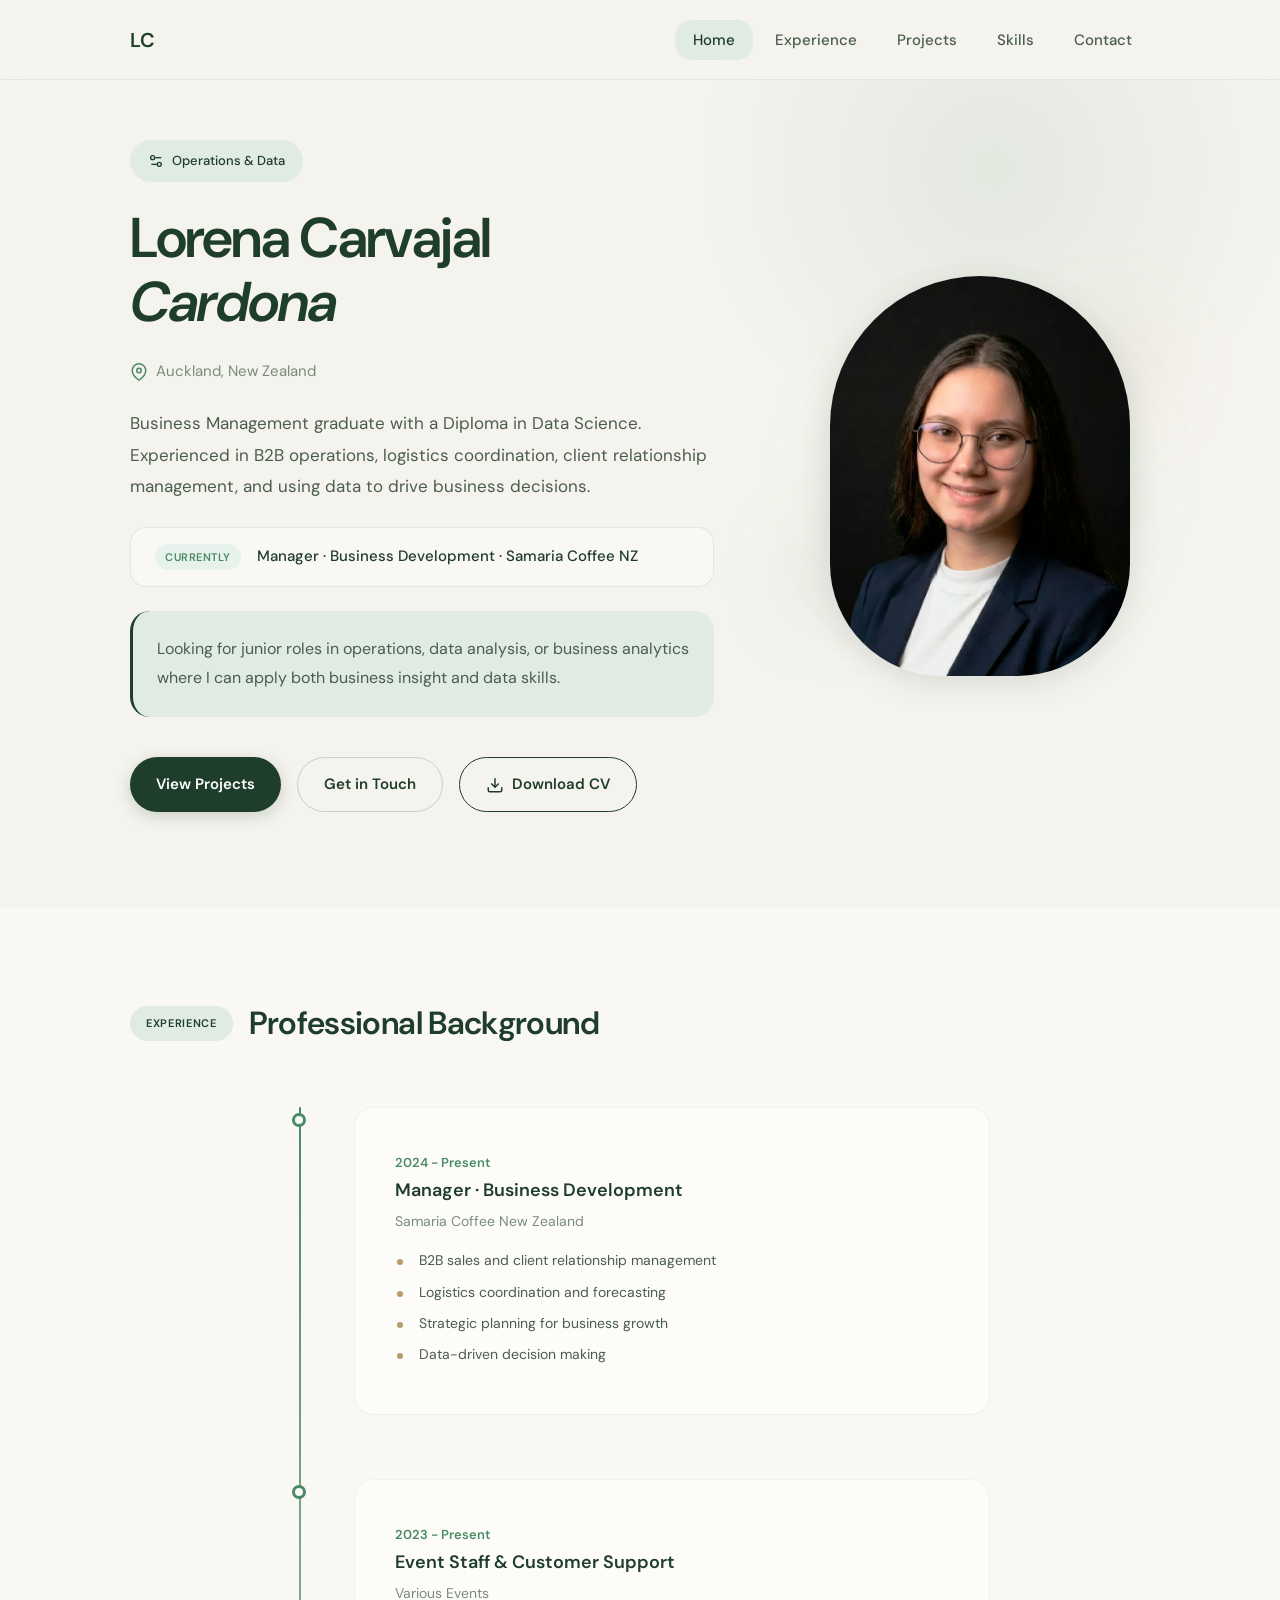
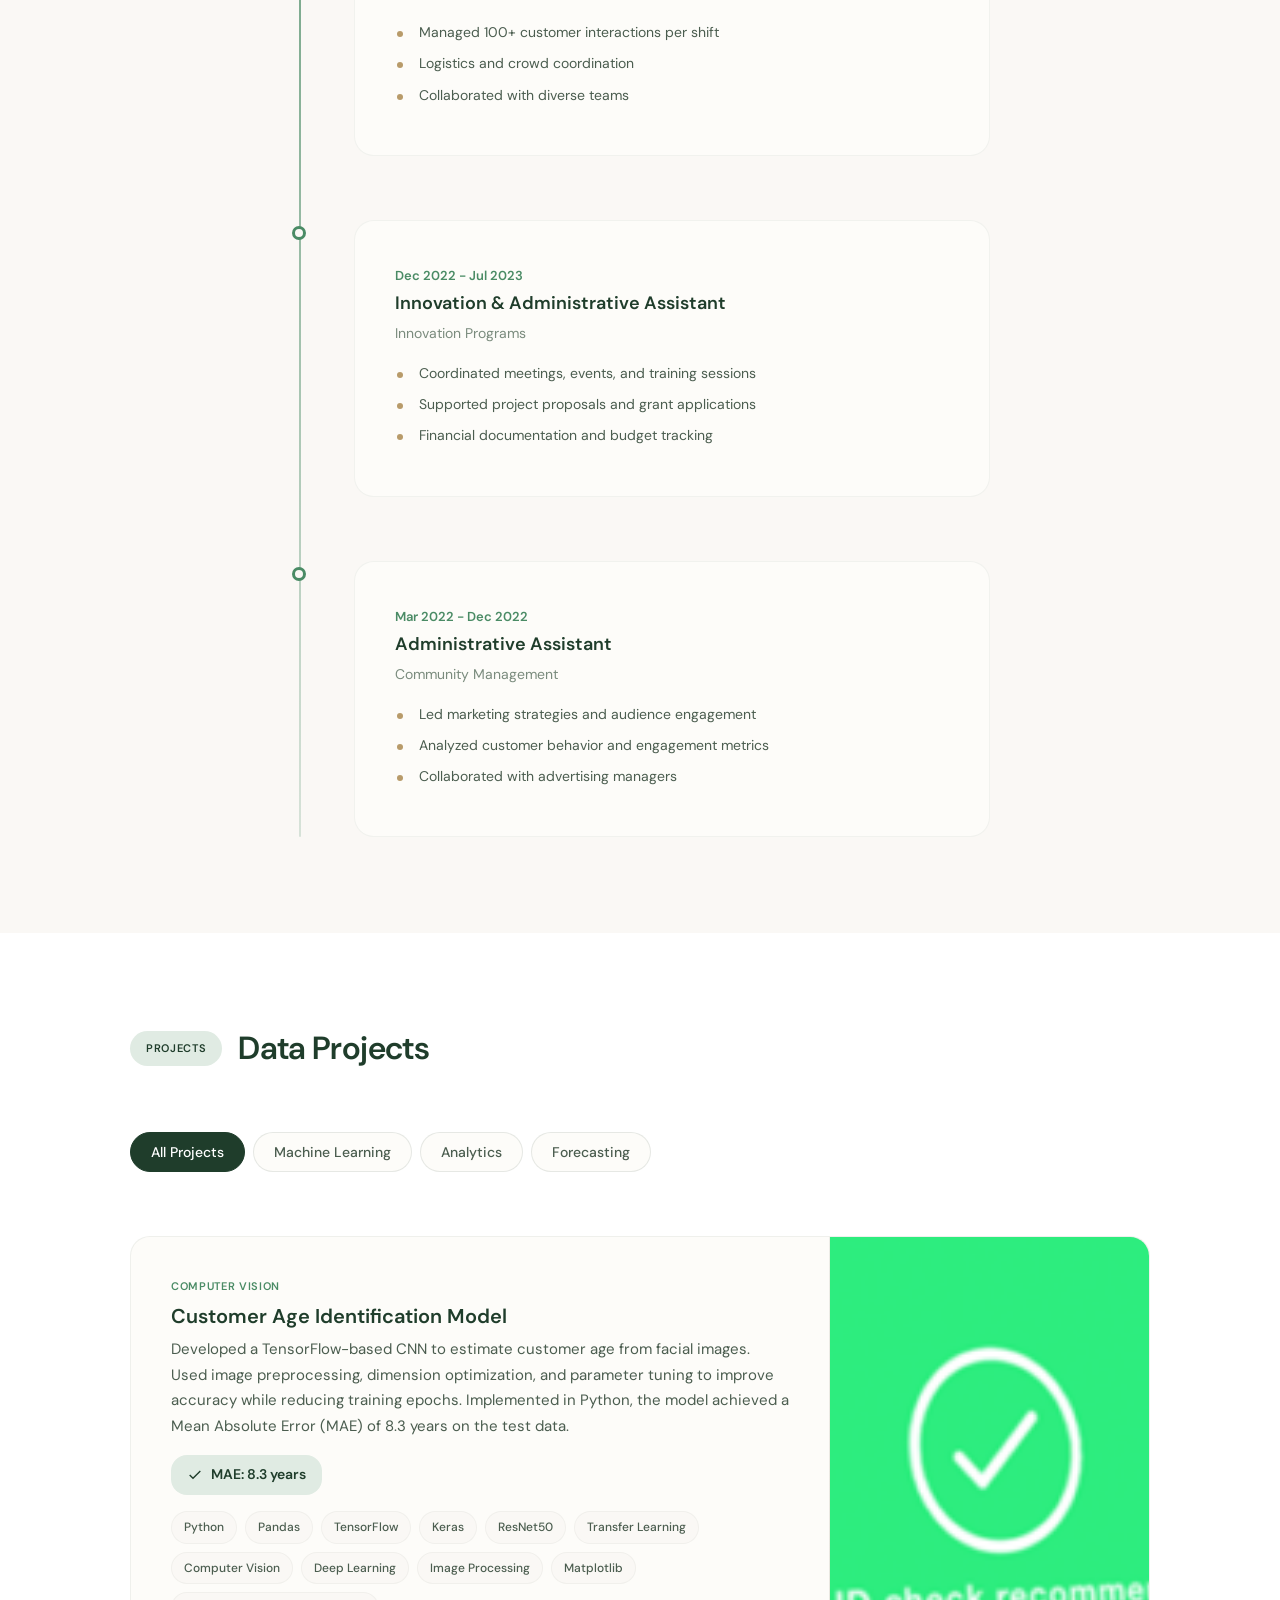
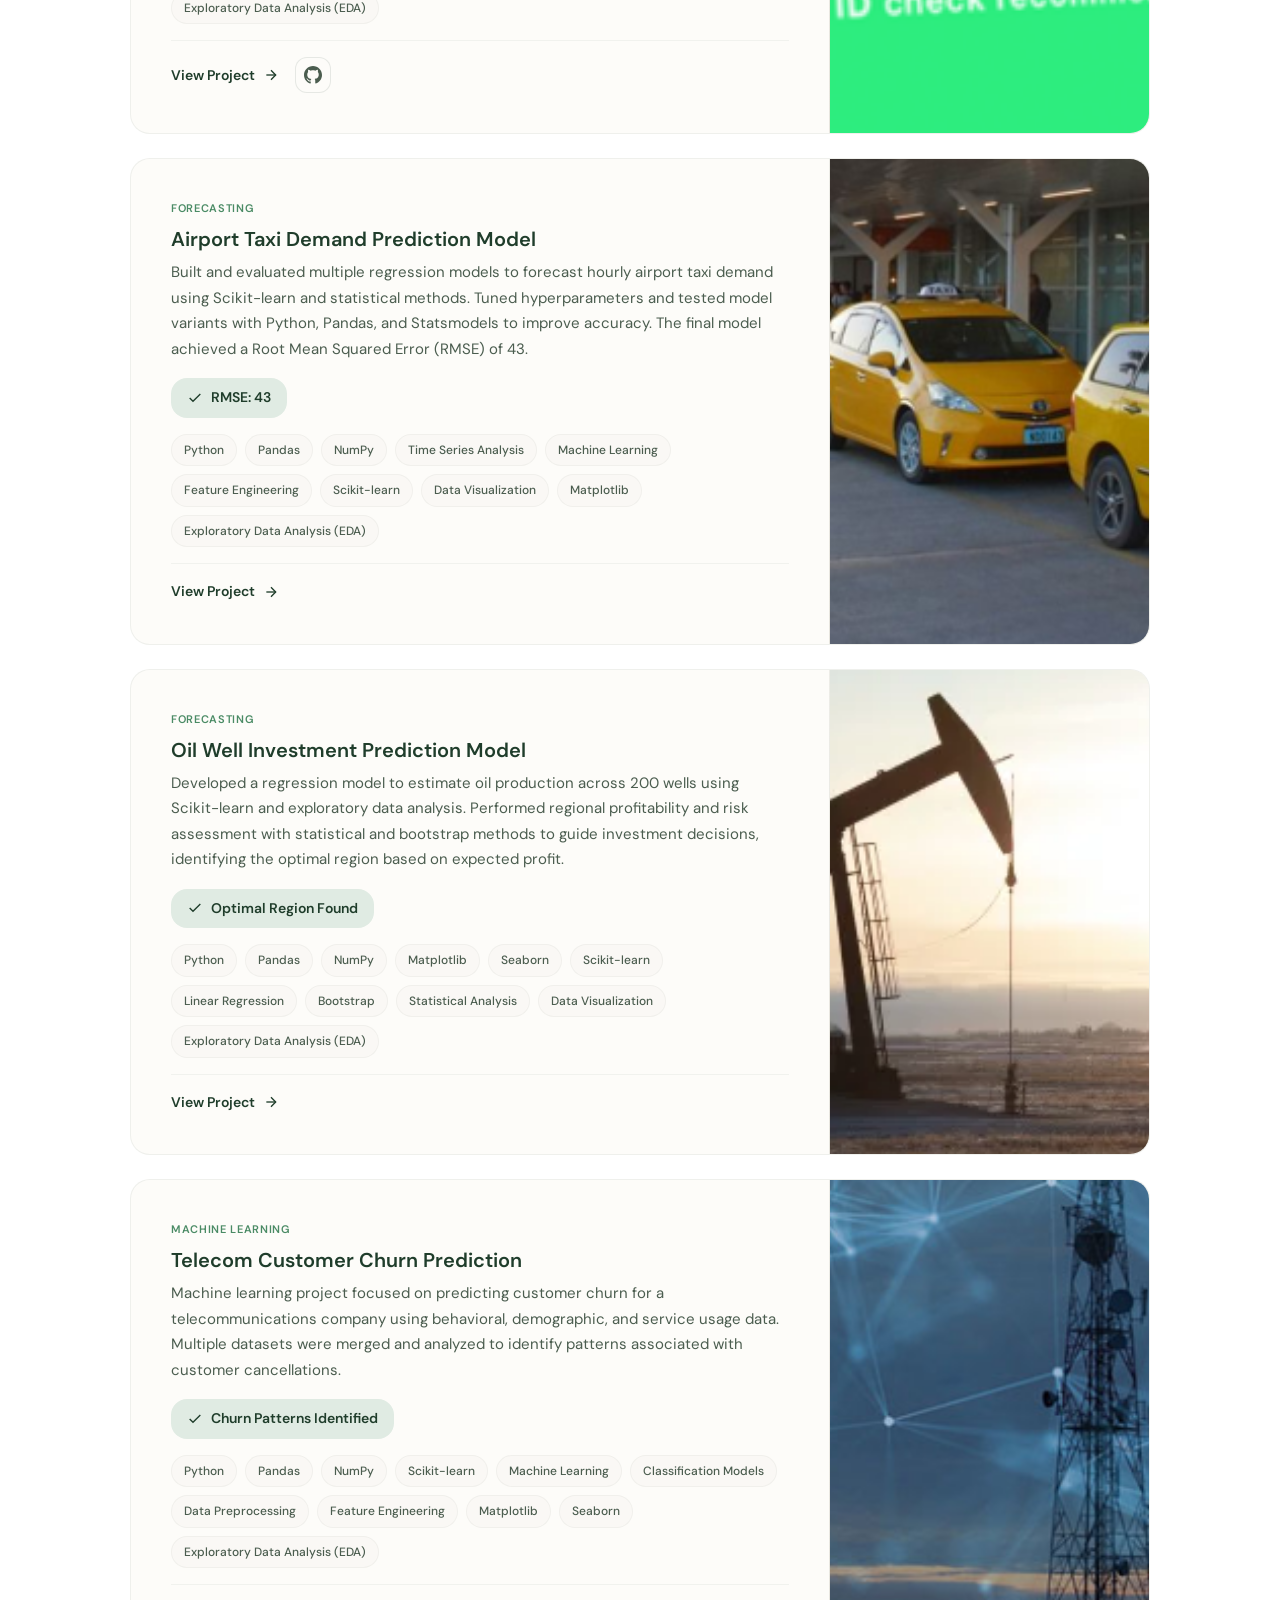
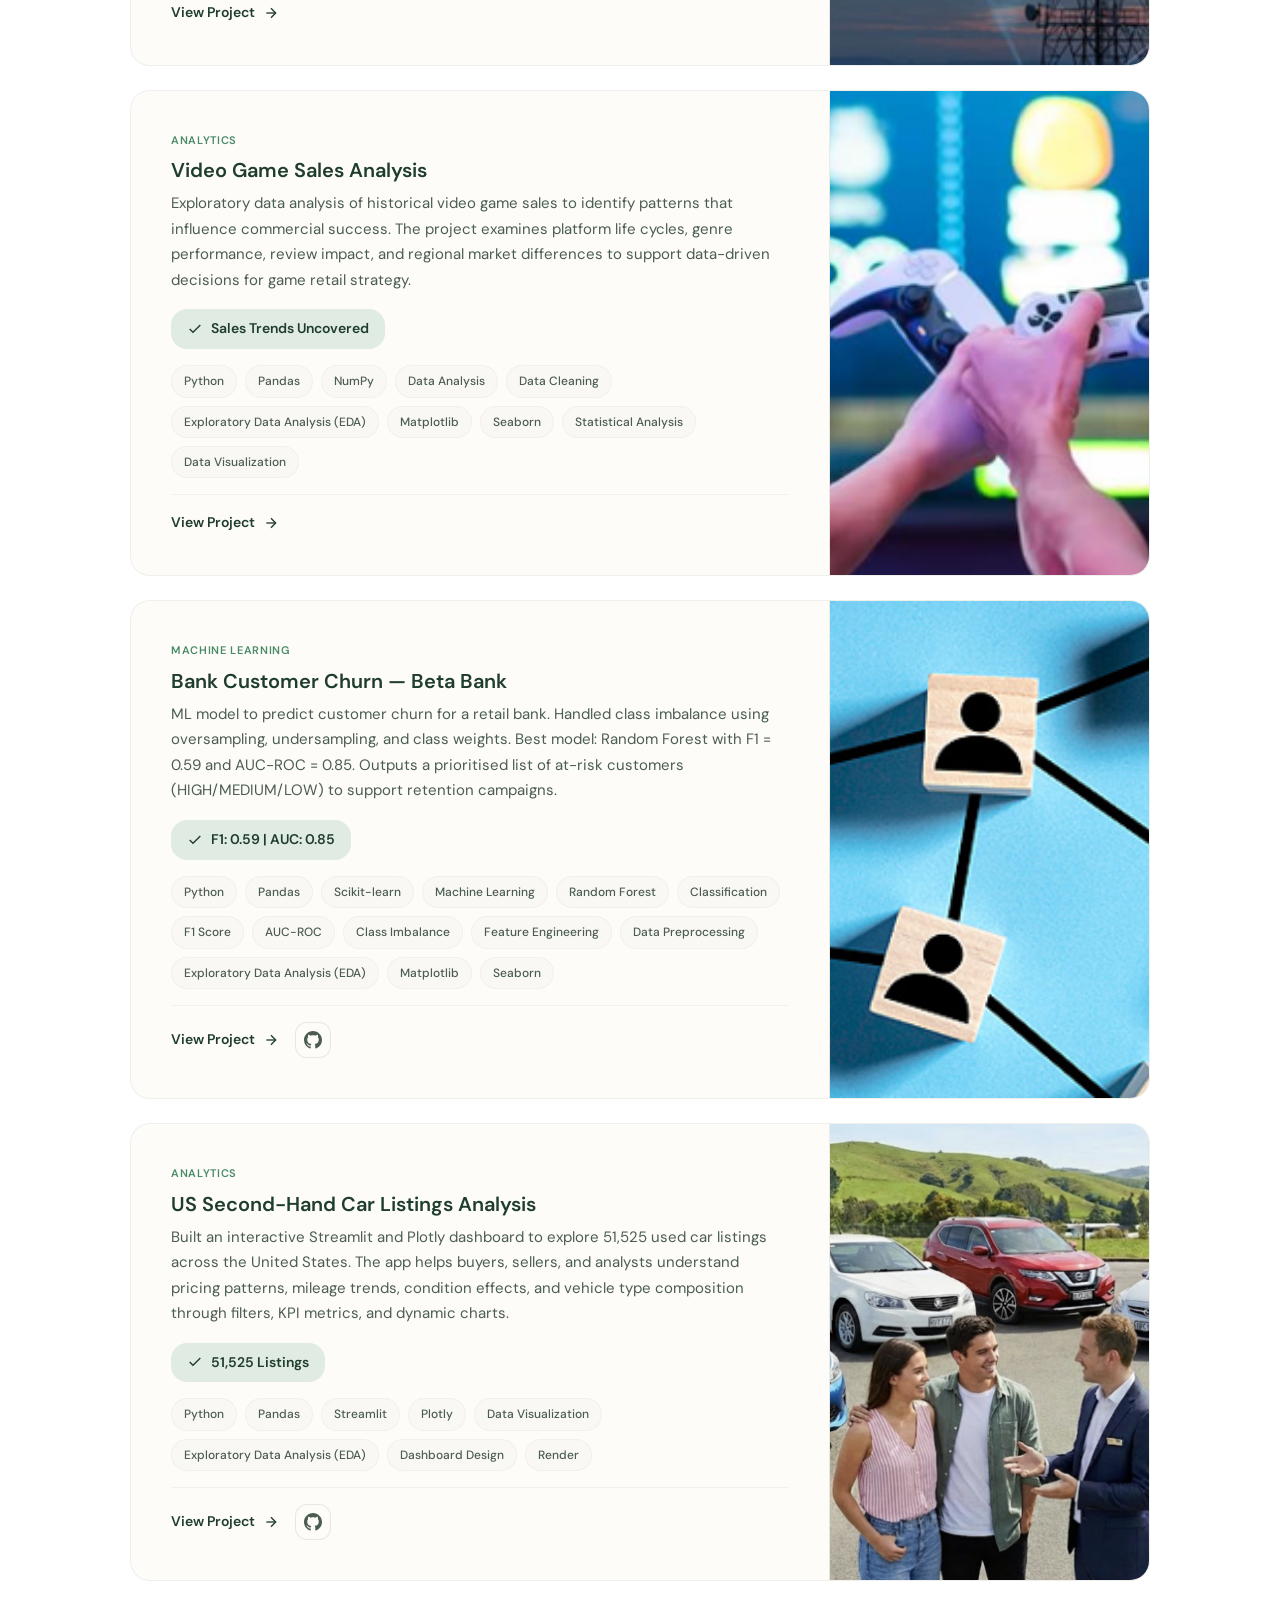
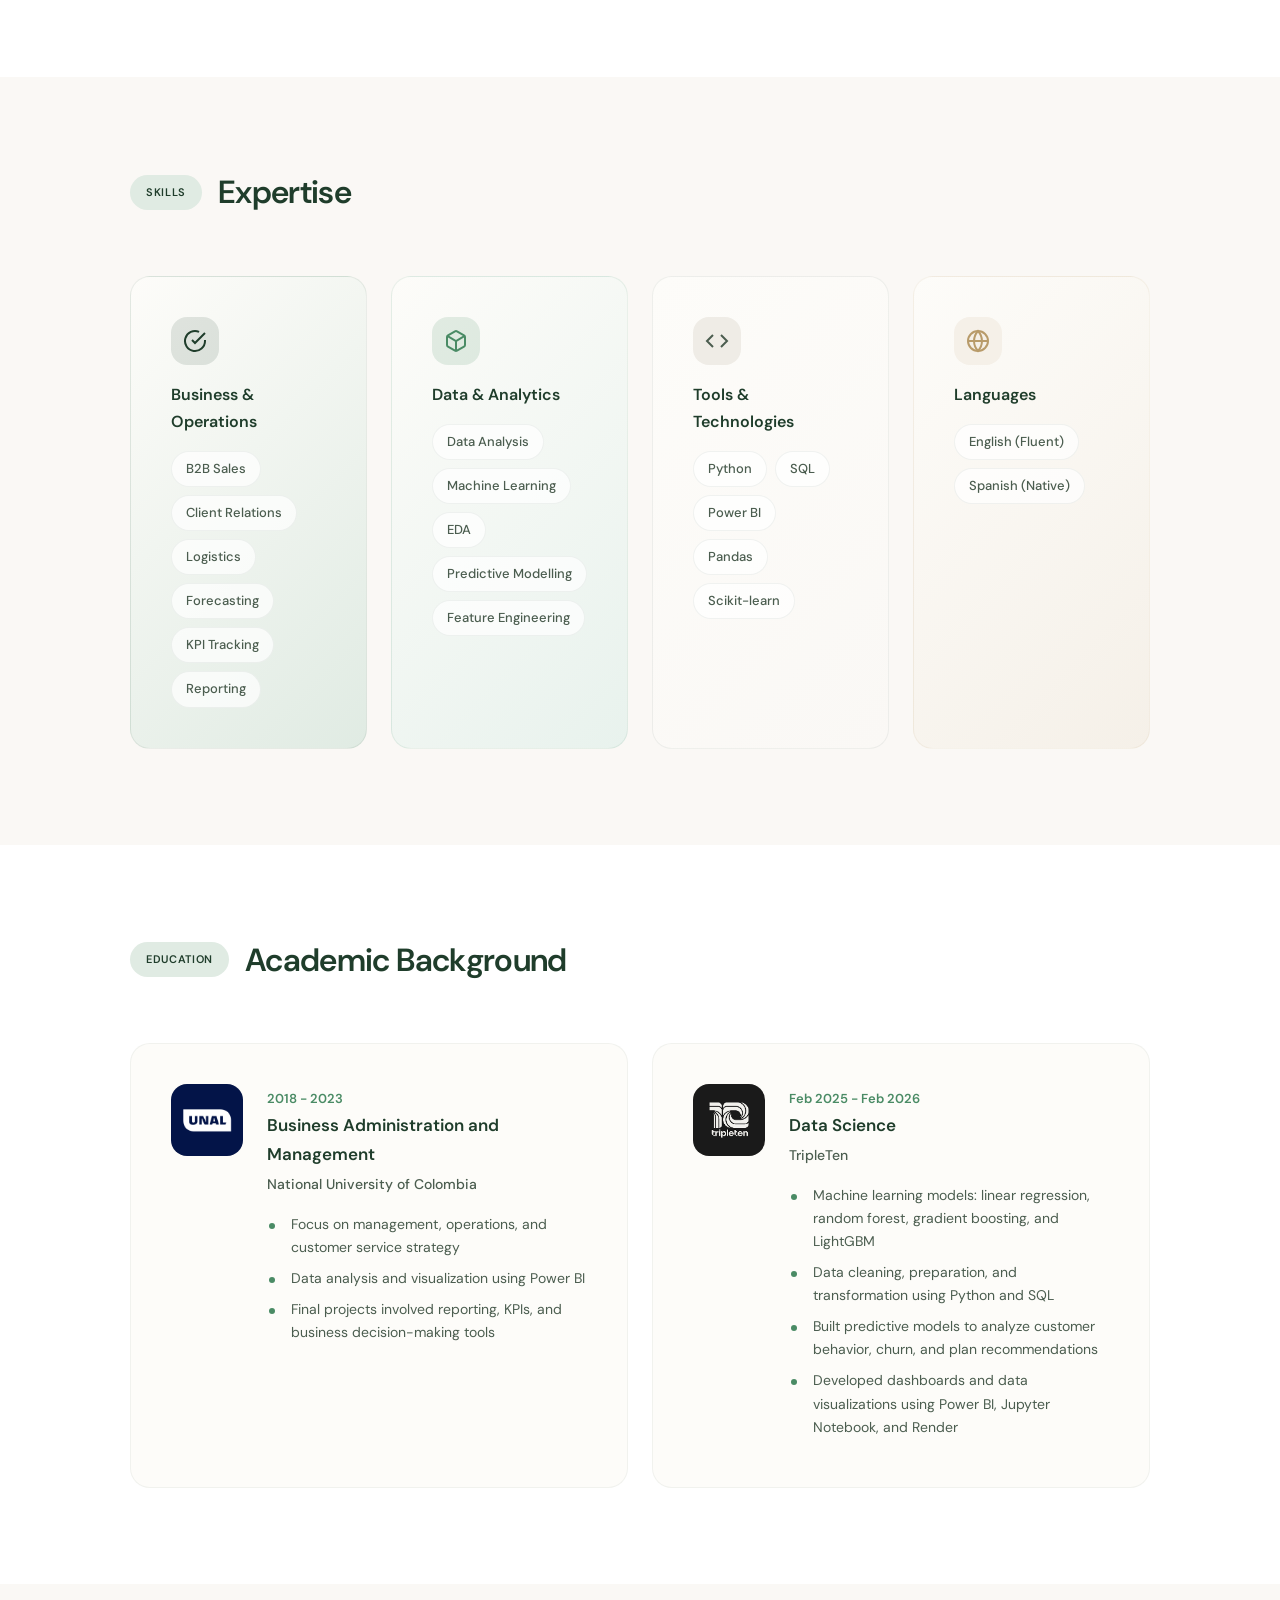
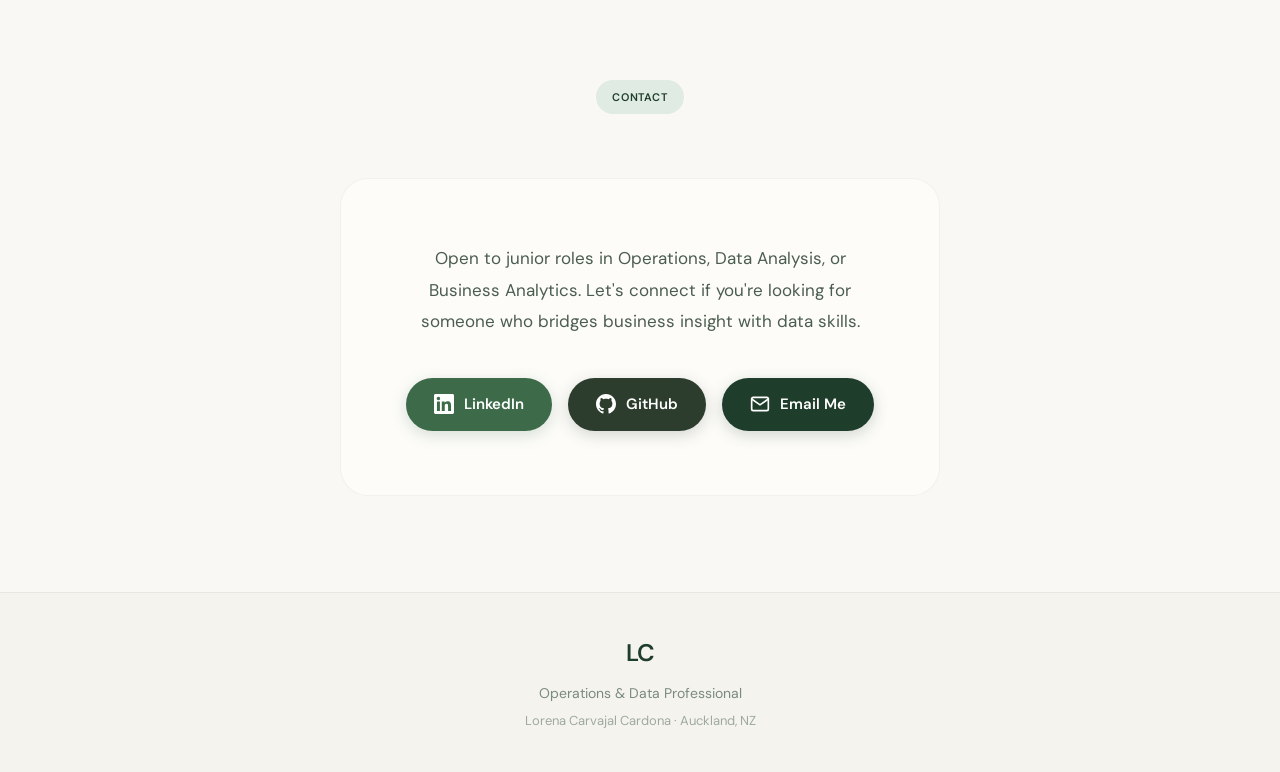
==== commit daa647ec: "visualization 2" ====
--- a/index.html
+++ b/index.html
@@ -11,7 +11,7 @@
     <link rel="preconnect" href="https://fonts.gstatic.com" crossorigin>
     <link href="https://fonts.googleapis.com/css2?family=DM+Sans:ital,opsz,wght@0,9..40,300;0,9..40,400;0,9..40,500;0,9..40,600;0,9..40,700;1,9..40,400&display=swap" rel="stylesheet">
     
-    <link rel="stylesheet" href="styles.css">
+    <link rel="stylesheet" href="styles.css?v=car-dashboard-link">
 </head>
 <body>
     <nav class="navbar" id="navbar">
@@ -371,6 +371,6 @@
         </div>
     </div>
 
-    <script src="script.js"></script>
+    <script src="script.js?v=car-dashboard-link"></script>
 </body>
 </html>
--- a/styles.css
+++ b/styles.css
@@ -1465,6 +1465,31 @@
     color: var(--text-secondary);
 }
 
+.modal-dashboard-actions {
+    display: flex;
+    align-items: center;
+    gap: var(--spacing-sm);
+}
+
+.modal-dashboard-link {
+    display: inline-flex;
+    align-items: center;
+    gap: 6px;
+    font-size: 0.75rem;
+    font-weight: 600;
+    color: var(--accent-forest);
+    background: var(--bg-card);
+    padding: 6px 12px;
+    border-radius: var(--radius-full);
+    border: 1px solid rgba(31, 61, 43, 0.08);
+    transition: all 0.3s ease;
+}
+
+.modal-dashboard-link:hover {
+    background: var(--accent-forest-bg);
+    border-color: var(--accent-green);
+}
+
 .modal-dashboard-badge {
     font-size: 0.6875rem;
     font-weight: 600;
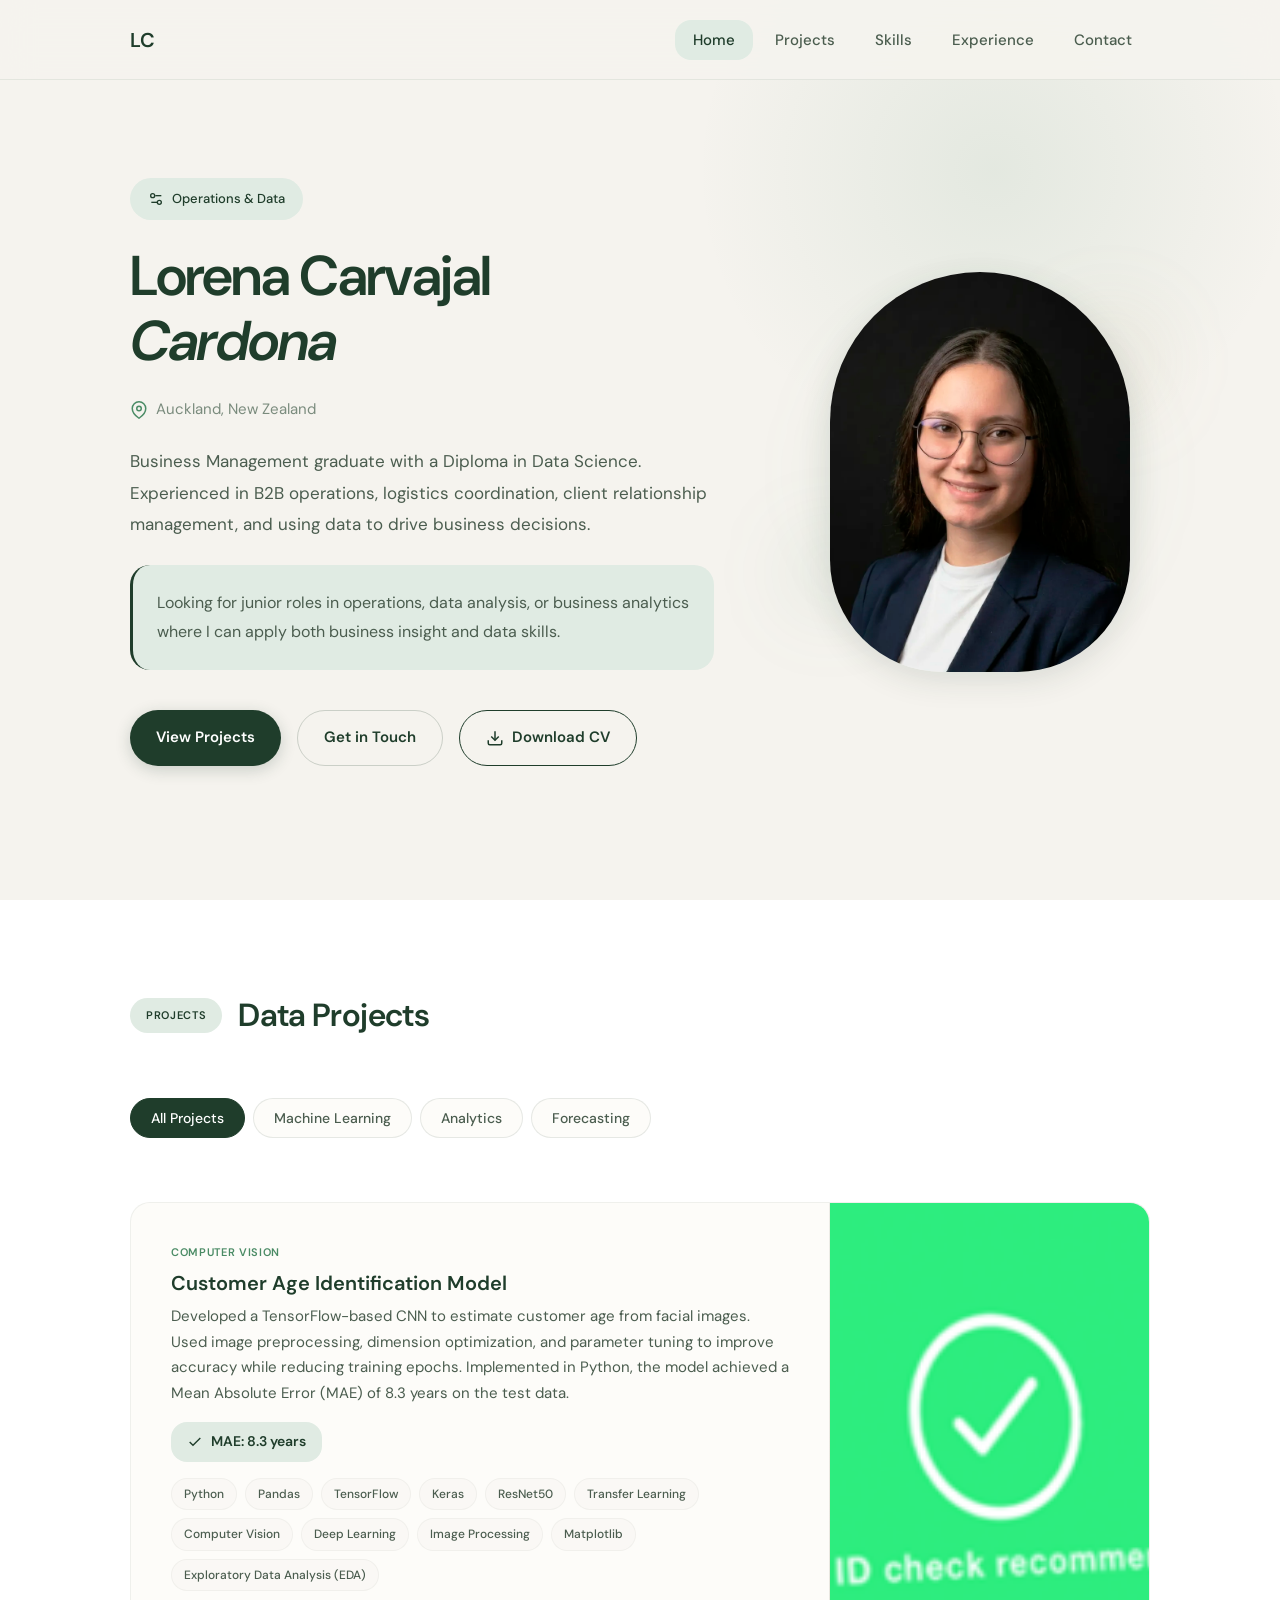
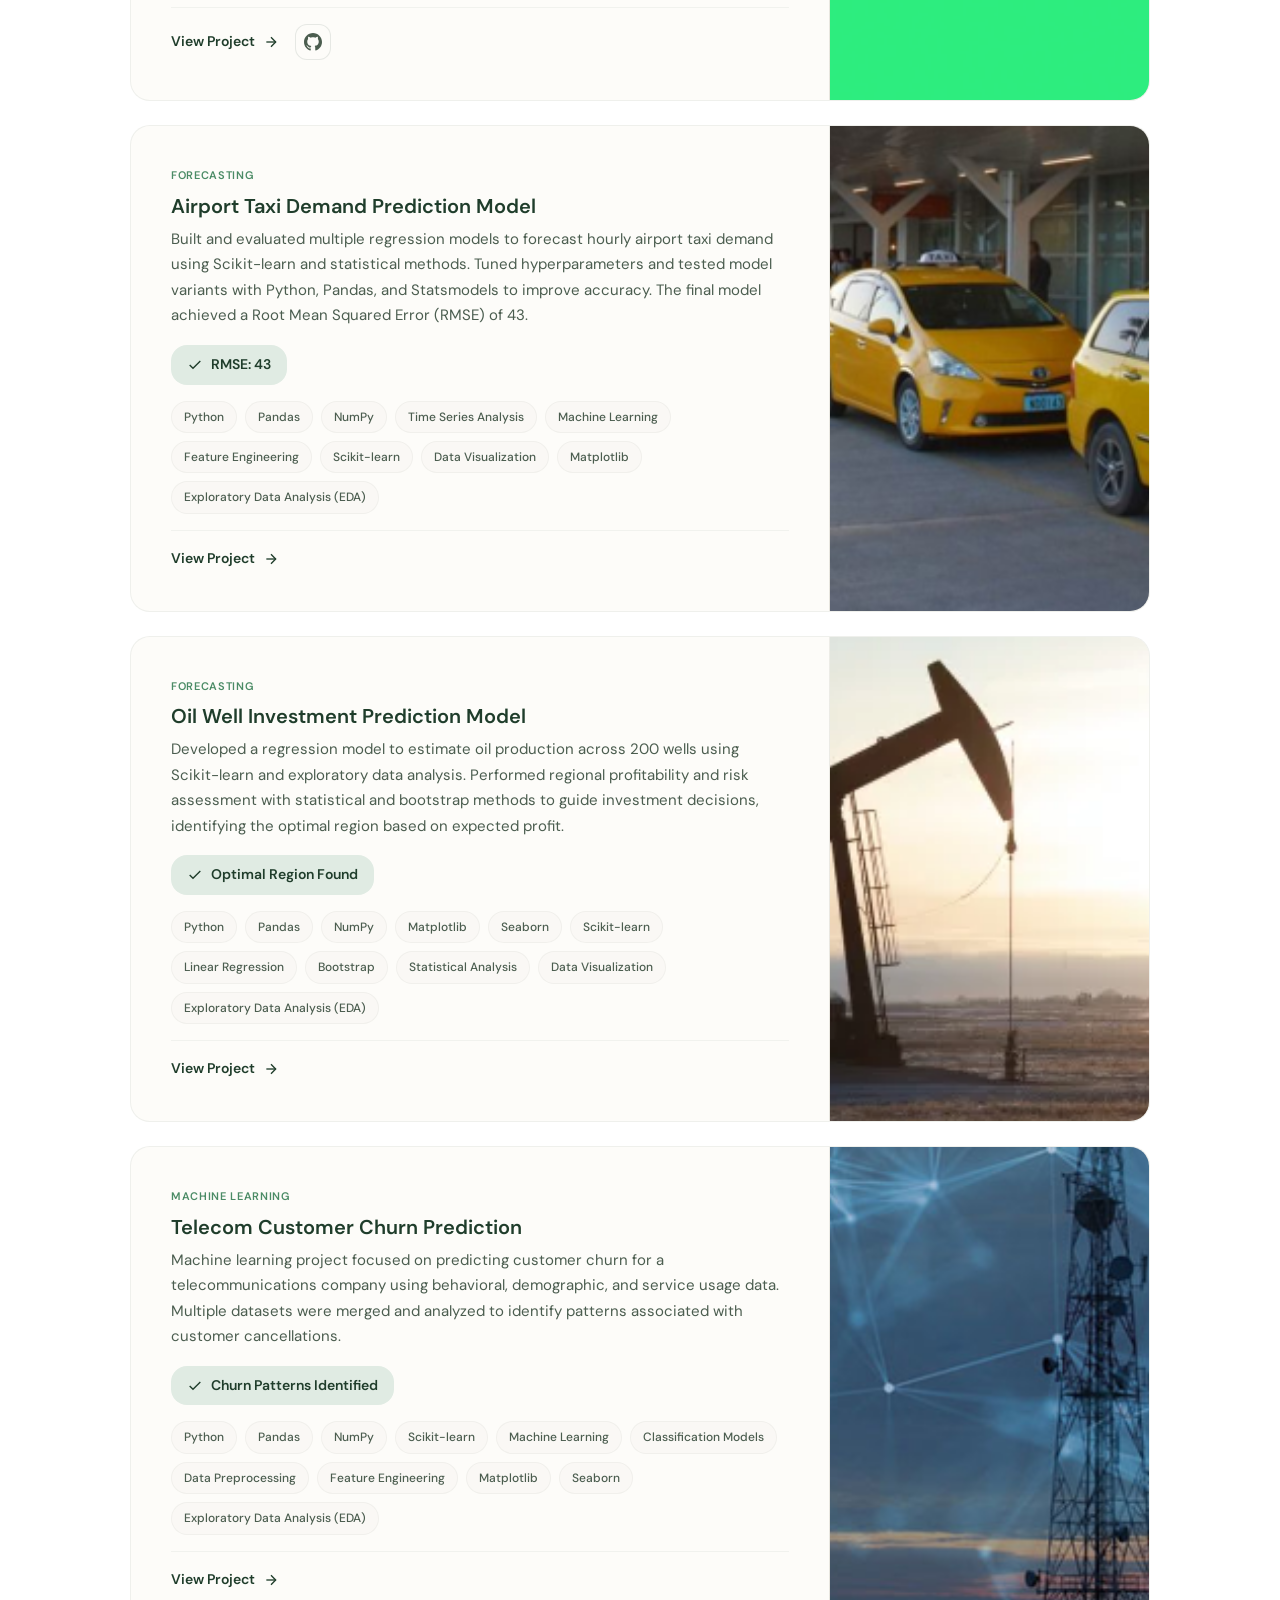
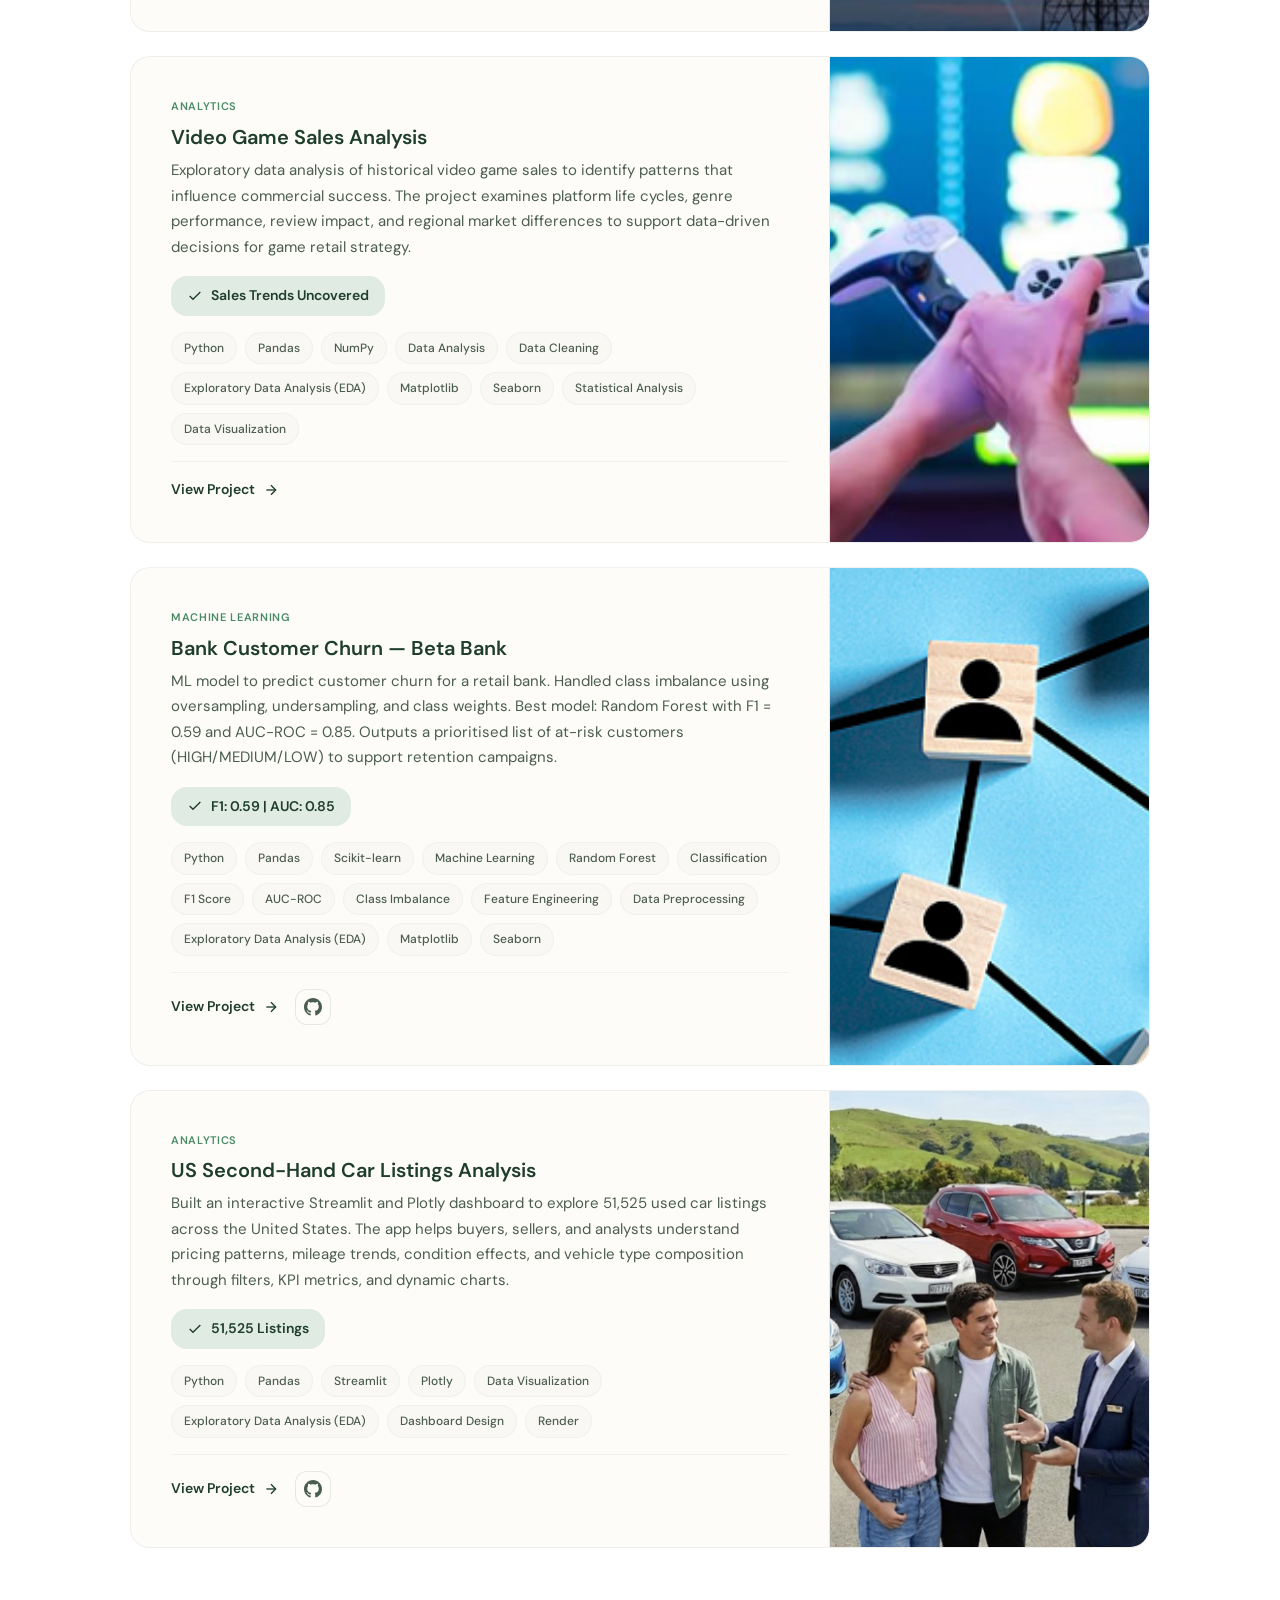
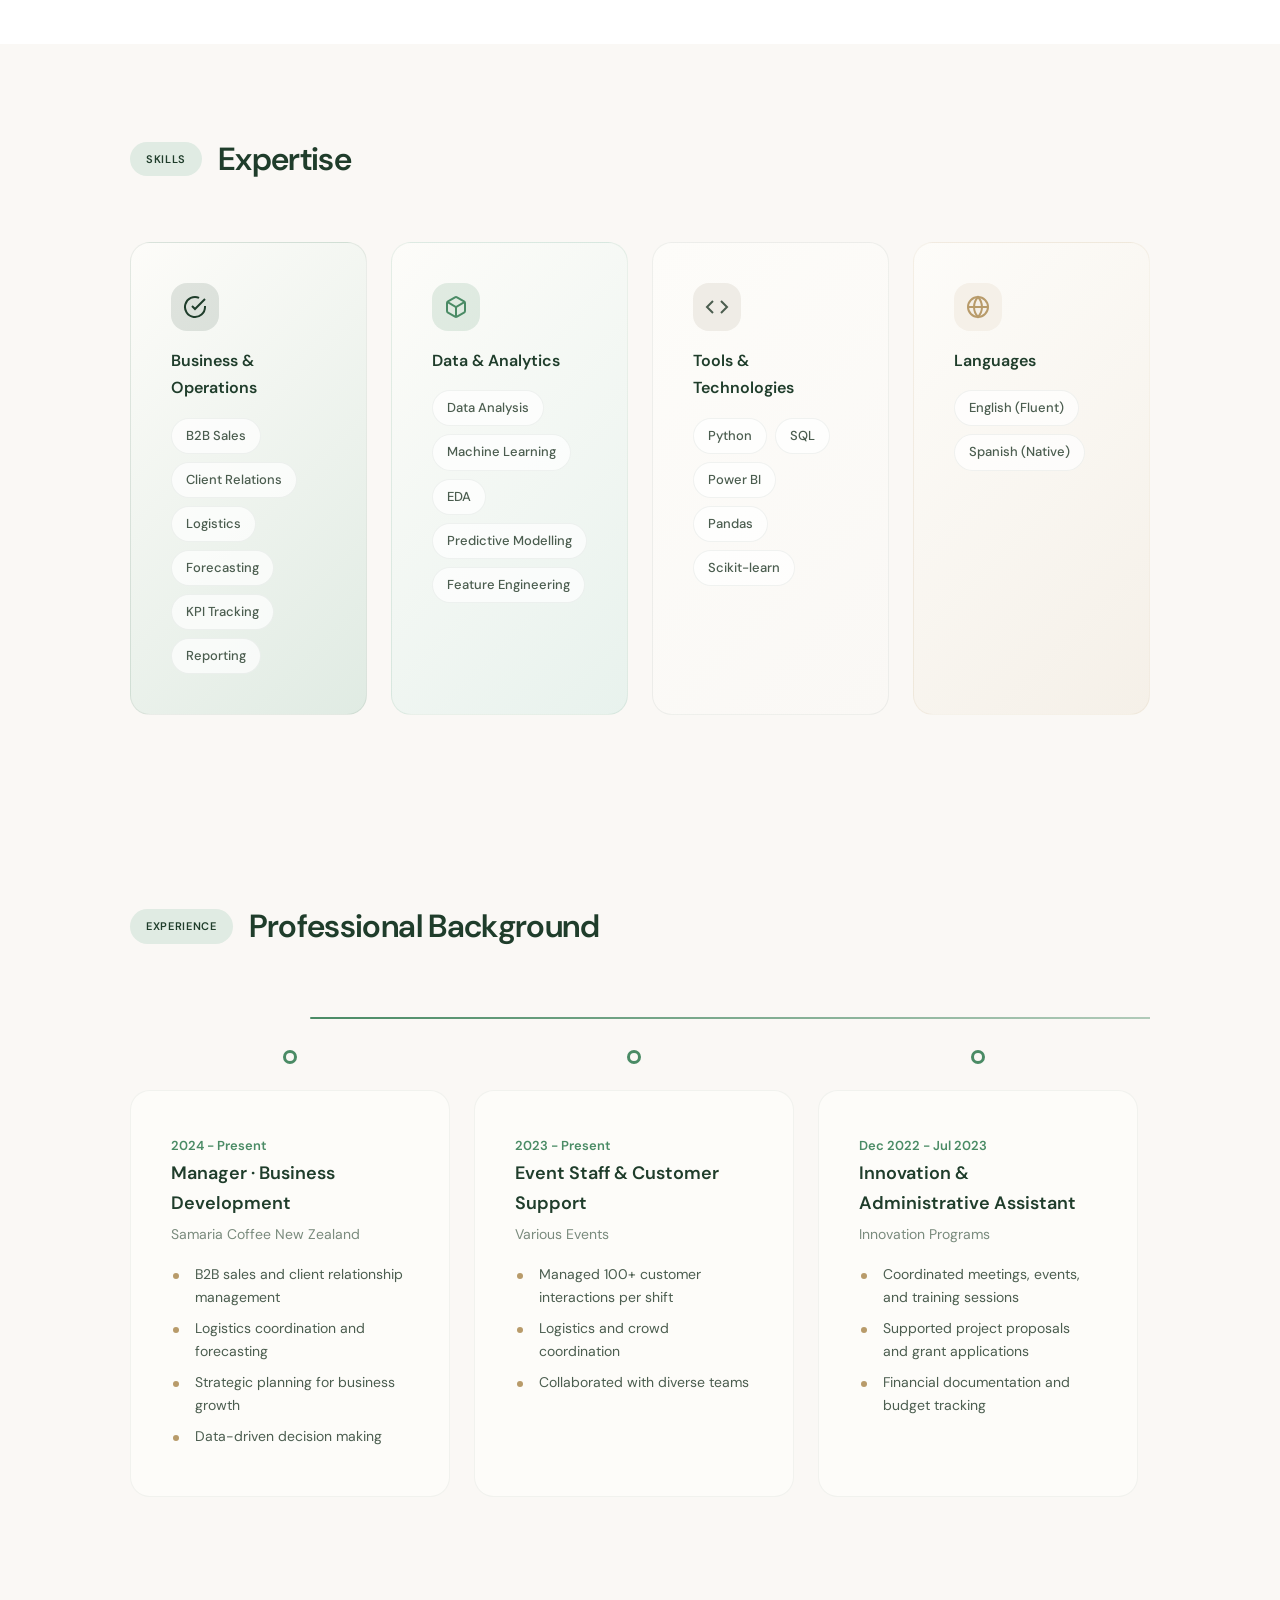
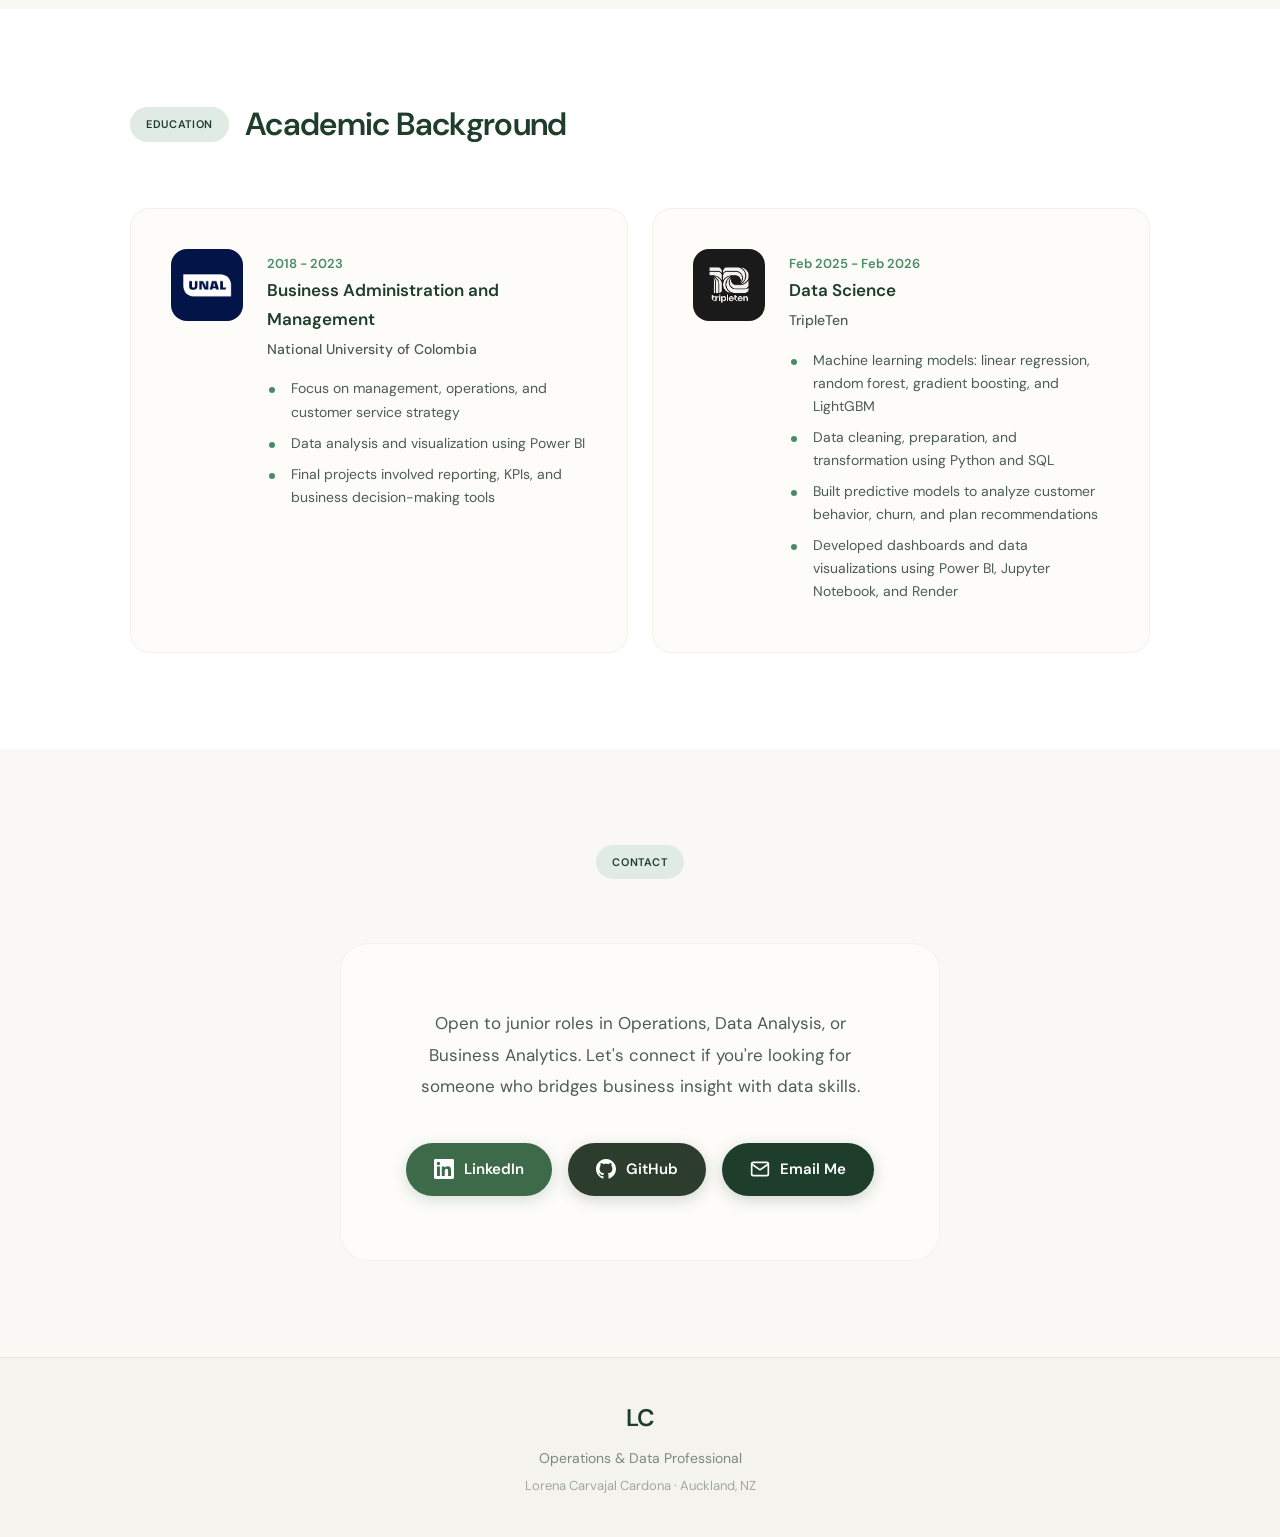
==== commit 3cad63dc: "Update experience" ====
--- a/index.html
+++ b/index.html
@@ -22,9 +22,9 @@
             </button>
             <ul class="nav-menu" id="navMenu">
                 <li><a href="#hero" class="nav-link active" data-section="hero">Home</a></li>
-                <li><a href="#experience" class="nav-link" data-section="experience">Experience</a></li>
                 <li><a href="#projects" class="nav-link" data-section="projects">Projects</a></li>
                 <li><a href="#skills" class="nav-link" data-section="skills">Skills</a></li>
+                <li><a href="#experience" class="nav-link" data-section="experience">Experience</a></li>
                 <li><a href="#contact" class="nav-link" data-section="contact">Contact</a></li>
             </ul>
         </div>
@@ -54,10 +54,6 @@
                     <p class="hero-description">
                         Business Management graduate with a Diploma in Data Science. Experienced in B2B operations, logistics coordination, client relationship management, and using data to drive business decisions.
                     </p>
-                    <div class="hero-current">
-                        <span class="current-label">Currently</span>
-                        <span class="current-role">Manager · Business Development · Samaria Coffee NZ</span>
-                    </div>
                     <div class="hero-goal">
                         <p>Looking for junior roles in operations, data analysis, or business analytics where I can apply both business insight and data skills.</p>
                     </div>
@@ -80,6 +76,98 @@
                     <div class="hero-blob hero-blob-3"></div>
                     <div class="hero-photo-wrapper">
                         <img src="assets/photo/Lorena.png" alt="Lorena Carvajal Cardona" class="hero-photo">
+                    </div>
+                </div>
+            </div>
+        </section>
+
+        <section id="projects" class="projects">
+            <div class="container">
+                <div class="section-header">
+                    <span class="section-tag">Projects</span>
+                    <h2 class="section-title">Data Projects</h2>
+                </div>
+                <div class="projects-filter">
+                    <button class="filter-btn active" data-filter="all">All Projects</button>
+                    <button class="filter-btn" data-filter="ml">Machine Learning</button>
+                    <button class="filter-btn" data-filter="analytics">Analytics</button>
+                    <button class="filter-btn" data-filter="forecasting">Forecasting</button>
+                </div>
+                <div class="projects-list" id="projectsGrid">
+                </div>
+            </div>
+        </section>
+
+        <section id="skills" class="skills">
+            <div class="container">
+                <div class="section-header">
+                    <span class="section-tag">Skills</span>
+                    <h2 class="section-title">Expertise</h2>
+                </div>
+                <div class="skills-grid">
+                    <div class="skills-card business">
+                        <div class="skills-icon">
+                            <svg width="24" height="24" viewBox="0 0 24 24" fill="none" stroke="currentColor" stroke-width="2">
+                                <path d="M22 11.08V12a10 10 0 1 1-5.93-9.14"/>
+                                <polyline points="22 4 12 14.01 9 11.01"/>
+                            </svg>
+                        </div>
+                        <h3 class="skills-title">Business & Operations</h3>
+                        <div class="skills-list">
+                            <span class="skill-tag">B2B Sales</span>
+                            <span class="skill-tag">Client Relations</span>
+                            <span class="skill-tag">Logistics</span>
+                            <span class="skill-tag">Forecasting</span>
+                            <span class="skill-tag">KPI Tracking</span>
+                            <span class="skill-tag">Reporting</span>
+                        </div>
+                    </div>
+                    <div class="skills-card data">
+                        <div class="skills-icon">
+                            <svg width="24" height="24" viewBox="0 0 24 24" fill="none" stroke="currentColor" stroke-width="2">
+                                <path d="M21 16V8a2 2 0 0 0-1-1.73l-7-4a2 2 0 0 0-2 0l-7 4A2 2 0 0 0 3 8v8a2 2 0 0 0 1 1.73l7 4a2 2 0 0 0 2 0l7-4A2 2 0 0 0 21 16z"/>
+                                <polyline points="3.27 6.96 12 12.01 20.73 6.96"/>
+                                <line x1="12" y1="22.08" x2="12" y2="12"/>
+                            </svg>
+                        </div>
+                        <h3 class="skills-title">Data & Analytics</h3>
+                        <div class="skills-list">
+                            <span class="skill-tag">Data Analysis</span>
+                            <span class="skill-tag">Machine Learning</span>
+                            <span class="skill-tag">EDA</span>
+                            <span class="skill-tag">Predictive Modelling</span>
+                            <span class="skill-tag">Feature Engineering</span>
+                        </div>
+                    </div>
+                    <div class="skills-card programming">
+                        <div class="skills-icon">
+                            <svg width="24" height="24" viewBox="0 0 24 24" fill="none" stroke="currentColor" stroke-width="2">
+                                <polyline points="16 18 22 12 16 6"/>
+                                <polyline points="8 6 2 12 8 18"/>
+                            </svg>
+                        </div>
+                        <h3 class="skills-title">Tools & Technologies</h3>
+                        <div class="skills-list">
+                            <span class="skill-tag">Python</span>
+                            <span class="skill-tag">SQL</span>
+                            <span class="skill-tag">Power BI</span>
+                            <span class="skill-tag">Pandas</span>
+                            <span class="skill-tag">Scikit-learn</span>
+                        </div>
+                    </div>
+                    <div class="skills-card languages">
+                        <div class="skills-icon">
+                            <svg width="24" height="24" viewBox="0 0 24 24" fill="none" stroke="currentColor" stroke-width="2">
+                                <circle cx="12" cy="12" r="10"/>
+                                <line x1="2" y1="12" x2="22" y2="12"/>
+                                <path d="M12 2a15.3 15.3 0 0 1 4 10 15.3 15.3 0 0 1-4 10 15.3 15.3 0 0 1-4-10 15.3 15.3 0 0 1 4-10z"/>
+                            </svg>
+                        </div>
+                        <h3 class="skills-title">Languages</h3>
+                        <div class="skills-list">
+                            <span class="skill-tag">English (Fluent)</span>
+                            <span class="skill-tag">Spanish (Native)</span>
+                        </div>
                     </div>
                 </div>
             </div>
@@ -151,98 +239,6 @@
                                     <li>Collaborated with advertising managers</li>
                                 </ul>
                             </div>
-                        </div>
-                    </div>
-                </div>
-            </div>
-        </section>
-
-        <section id="projects" class="projects">
-            <div class="container">
-                <div class="section-header">
-                    <span class="section-tag">Projects</span>
-                    <h2 class="section-title">Data Projects</h2>
-                </div>
-                <div class="projects-filter">
-                    <button class="filter-btn active" data-filter="all">All Projects</button>
-                    <button class="filter-btn" data-filter="ml">Machine Learning</button>
-                    <button class="filter-btn" data-filter="analytics">Analytics</button>
-                    <button class="filter-btn" data-filter="forecasting">Forecasting</button>
-                </div>
-                <div class="projects-list" id="projectsGrid">
-                </div>
-            </div>
-        </section>
-
-        <section id="skills" class="skills">
-            <div class="container">
-                <div class="section-header">
-                    <span class="section-tag">Skills</span>
-                    <h2 class="section-title">Expertise</h2>
-                </div>
-                <div class="skills-grid">
-                    <div class="skills-card business">
-                        <div class="skills-icon">
-                            <svg width="24" height="24" viewBox="0 0 24 24" fill="none" stroke="currentColor" stroke-width="2">
-                                <path d="M22 11.08V12a10 10 0 1 1-5.93-9.14"/>
-                                <polyline points="22 4 12 14.01 9 11.01"/>
-                            </svg>
-                        </div>
-                        <h3 class="skills-title">Business & Operations</h3>
-                        <div class="skills-list">
-                            <span class="skill-tag">B2B Sales</span>
-                            <span class="skill-tag">Client Relations</span>
-                            <span class="skill-tag">Logistics</span>
-                            <span class="skill-tag">Forecasting</span>
-                            <span class="skill-tag">KPI Tracking</span>
-                            <span class="skill-tag">Reporting</span>
-                        </div>
-                    </div>
-                    <div class="skills-card data">
-                        <div class="skills-icon">
-                            <svg width="24" height="24" viewBox="0 0 24 24" fill="none" stroke="currentColor" stroke-width="2">
-                                <path d="M21 16V8a2 2 0 0 0-1-1.73l-7-4a2 2 0 0 0-2 0l-7 4A2 2 0 0 0 3 8v8a2 2 0 0 0 1 1.73l7 4a2 2 0 0 0 2 0l7-4A2 2 0 0 0 21 16z"/>
-                                <polyline points="3.27 6.96 12 12.01 20.73 6.96"/>
-                                <line x1="12" y1="22.08" x2="12" y2="12"/>
-                            </svg>
-                        </div>
-                        <h3 class="skills-title">Data & Analytics</h3>
-                        <div class="skills-list">
-                            <span class="skill-tag">Data Analysis</span>
-                            <span class="skill-tag">Machine Learning</span>
-                            <span class="skill-tag">EDA</span>
-                            <span class="skill-tag">Predictive Modelling</span>
-                            <span class="skill-tag">Feature Engineering</span>
-                        </div>
-                    </div>
-                    <div class="skills-card programming">
-                        <div class="skills-icon">
-                            <svg width="24" height="24" viewBox="0 0 24 24" fill="none" stroke="currentColor" stroke-width="2">
-                                <polyline points="16 18 22 12 16 6"/>
-                                <polyline points="8 6 2 12 8 18"/>
-                            </svg>
-                        </div>
-                        <h3 class="skills-title">Tools & Technologies</h3>
-                        <div class="skills-list">
-                            <span class="skill-tag">Python</span>
-                            <span class="skill-tag">SQL</span>
-                            <span class="skill-tag">Power BI</span>
-                            <span class="skill-tag">Pandas</span>
-                            <span class="skill-tag">Scikit-learn</span>
-                        </div>
-                    </div>
-                    <div class="skills-card languages">
-                        <div class="skills-icon">
-                            <svg width="24" height="24" viewBox="0 0 24 24" fill="none" stroke="currentColor" stroke-width="2">
-                                <circle cx="12" cy="12" r="10"/>
-                                <line x1="2" y1="12" x2="22" y2="12"/>
-                                <path d="M12 2a15.3 15.3 0 0 1 4 10 15.3 15.3 0 0 1-4 10 15.3 15.3 0 0 1-4-10 15.3 15.3 0 0 1 4-10z"/>
-                            </svg>
-                        </div>
-                        <h3 class="skills-title">Languages</h3>
-                        <div class="skills-list">
-                            <span class="skill-tag">English (Fluent)</span>
-                            <span class="skill-tag">Spanish (Native)</span>
                         </div>
                     </div>
                 </div>
--- a/styles.css
+++ b/styles.css
@@ -848,25 +848,51 @@
 
 .timeline {
     position: relative;
-    max-width: 700px;
+    max-width: var(--container-max);
     margin: 0 auto;
-    padding-left: var(--spacing-2xl);
+    display: grid;
+    grid-template-columns: repeat(4, minmax(320px, 360px));
+    gap: var(--spacing-lg);
+    padding-top: var(--spacing-xl);
+    padding-bottom: var(--spacing-md);
+    overflow-x: auto;
+    scroll-snap-type: x mandatory;
+    -webkit-overflow-scrolling: touch;
+}
+
+.timeline::-webkit-scrollbar {
+    height: 8px;
+}
+
+.timeline::-webkit-scrollbar-track {
+    background: rgba(31, 61, 43, 0.06);
+    border-radius: var(--radius-full);
+}
+
+.timeline::-webkit-scrollbar-thumb {
+    background: rgba(74, 139, 101, 0.35);
+    border-radius: var(--radius-full);
+}
+
+.timeline::-webkit-scrollbar-thumb:hover {
+    background: rgba(74, 139, 101, 0.5);
 }
 
 .timeline::before {
     content: '';
     position: absolute;
-    left: 9px;
-    top: 0;
-    bottom: 0;
-    width: 2px;
-    background: linear-gradient(180deg, var(--accent-green) 0%, rgba(74, 139, 101, 0.2) 100%);
+    left: 180px;
+    width: calc((360px + var(--spacing-lg)) * 3);
+    top: 7px;
+    height: 2px;
+    background: linear-gradient(90deg, var(--accent-green) 0%, rgba(74, 139, 101, 0.2) 100%);
     border-radius: 2px;
 }
 
 .timeline-item {
     position: relative;
-    padding-bottom: var(--spacing-2xl);
+    padding-top: var(--spacing-xl);
+    scroll-snap-align: start;
 }
 
 .timeline-item:last-child {
@@ -875,8 +901,9 @@
 
 .timeline-marker {
     position: absolute;
-    left: calc(-1 * var(--spacing-2xl) + 2px);
-    top: 6px;
+    left: 50%;
+    top: 0;
+    transform: translateX(-50%);
     width: 14px;
     height: 14px;
     background: var(--bg-cream);
@@ -886,6 +913,7 @@
 }
 
 .timeline-card {
+    height: 100%;
     padding: var(--spacing-xl);
     background: var(--bg-card);
     border-radius: var(--radius-lg);
@@ -1574,6 +1602,17 @@
     }
 }
 
+@media (max-width: 1100px) {
+    .timeline {
+        grid-template-columns: repeat(4, 280px);
+    }
+
+    .timeline::before {
+        left: 140px;
+        width: calc((280px + var(--spacing-lg)) * 3);
+    }
+}
+
 @media (max-width: 992px) {
     .hero-photo {
         width: 260px;
@@ -1718,7 +1757,7 @@
     }
     
     .timeline {
-        padding-left: var(--spacing-xl);
+        padding-left: 0;
     }
     
     .contact-card {
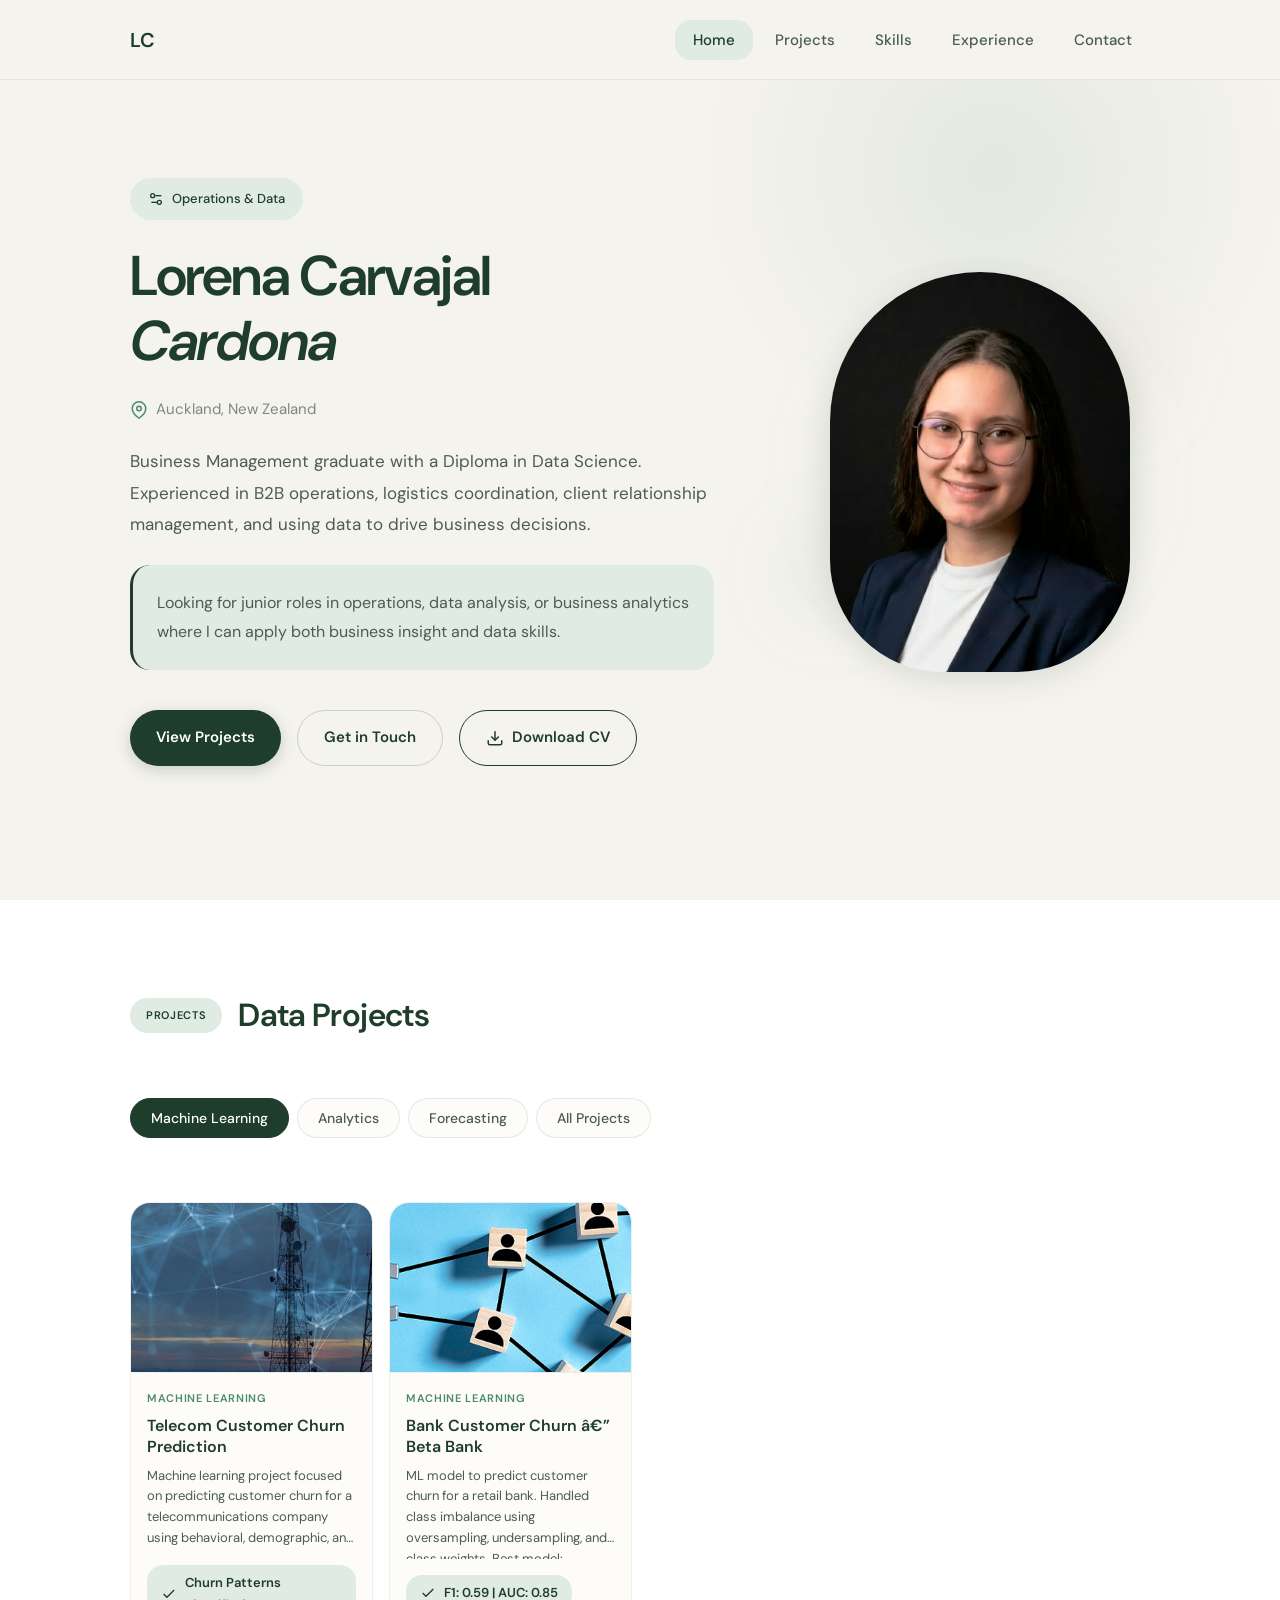
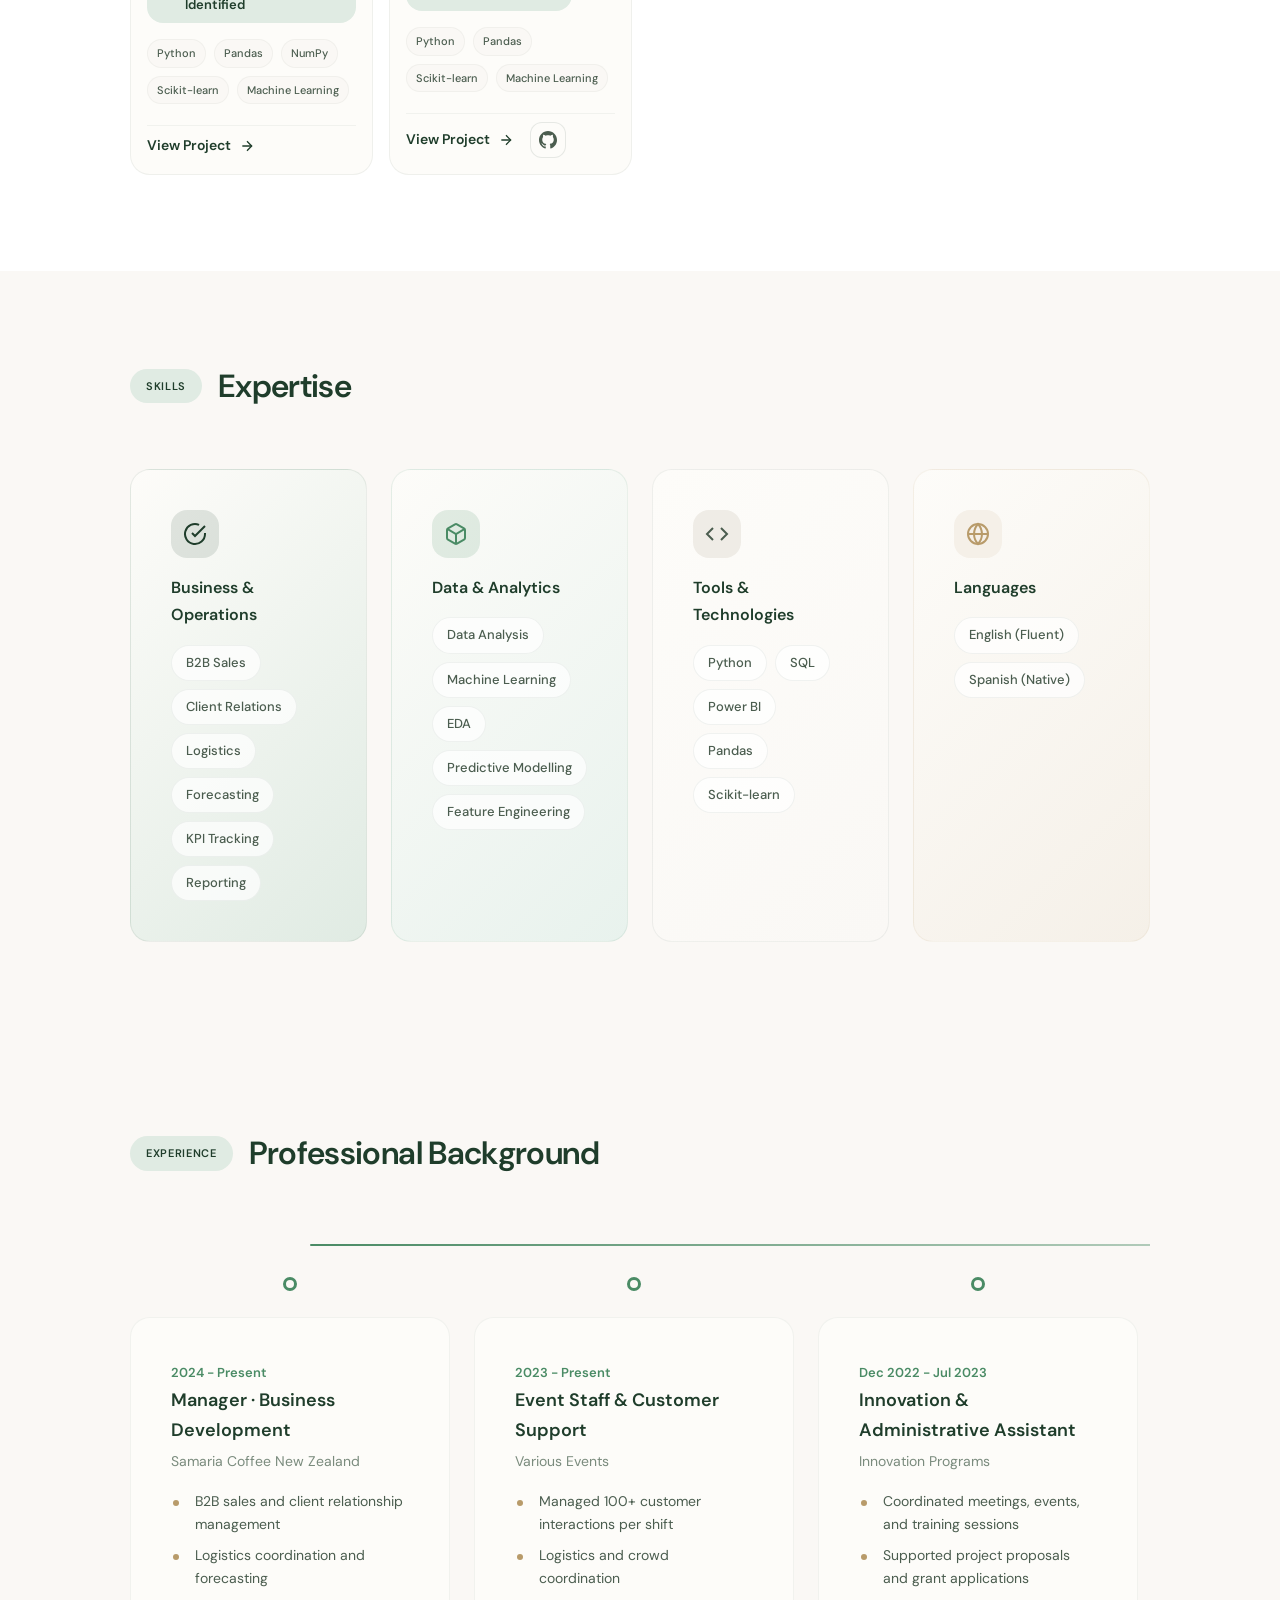
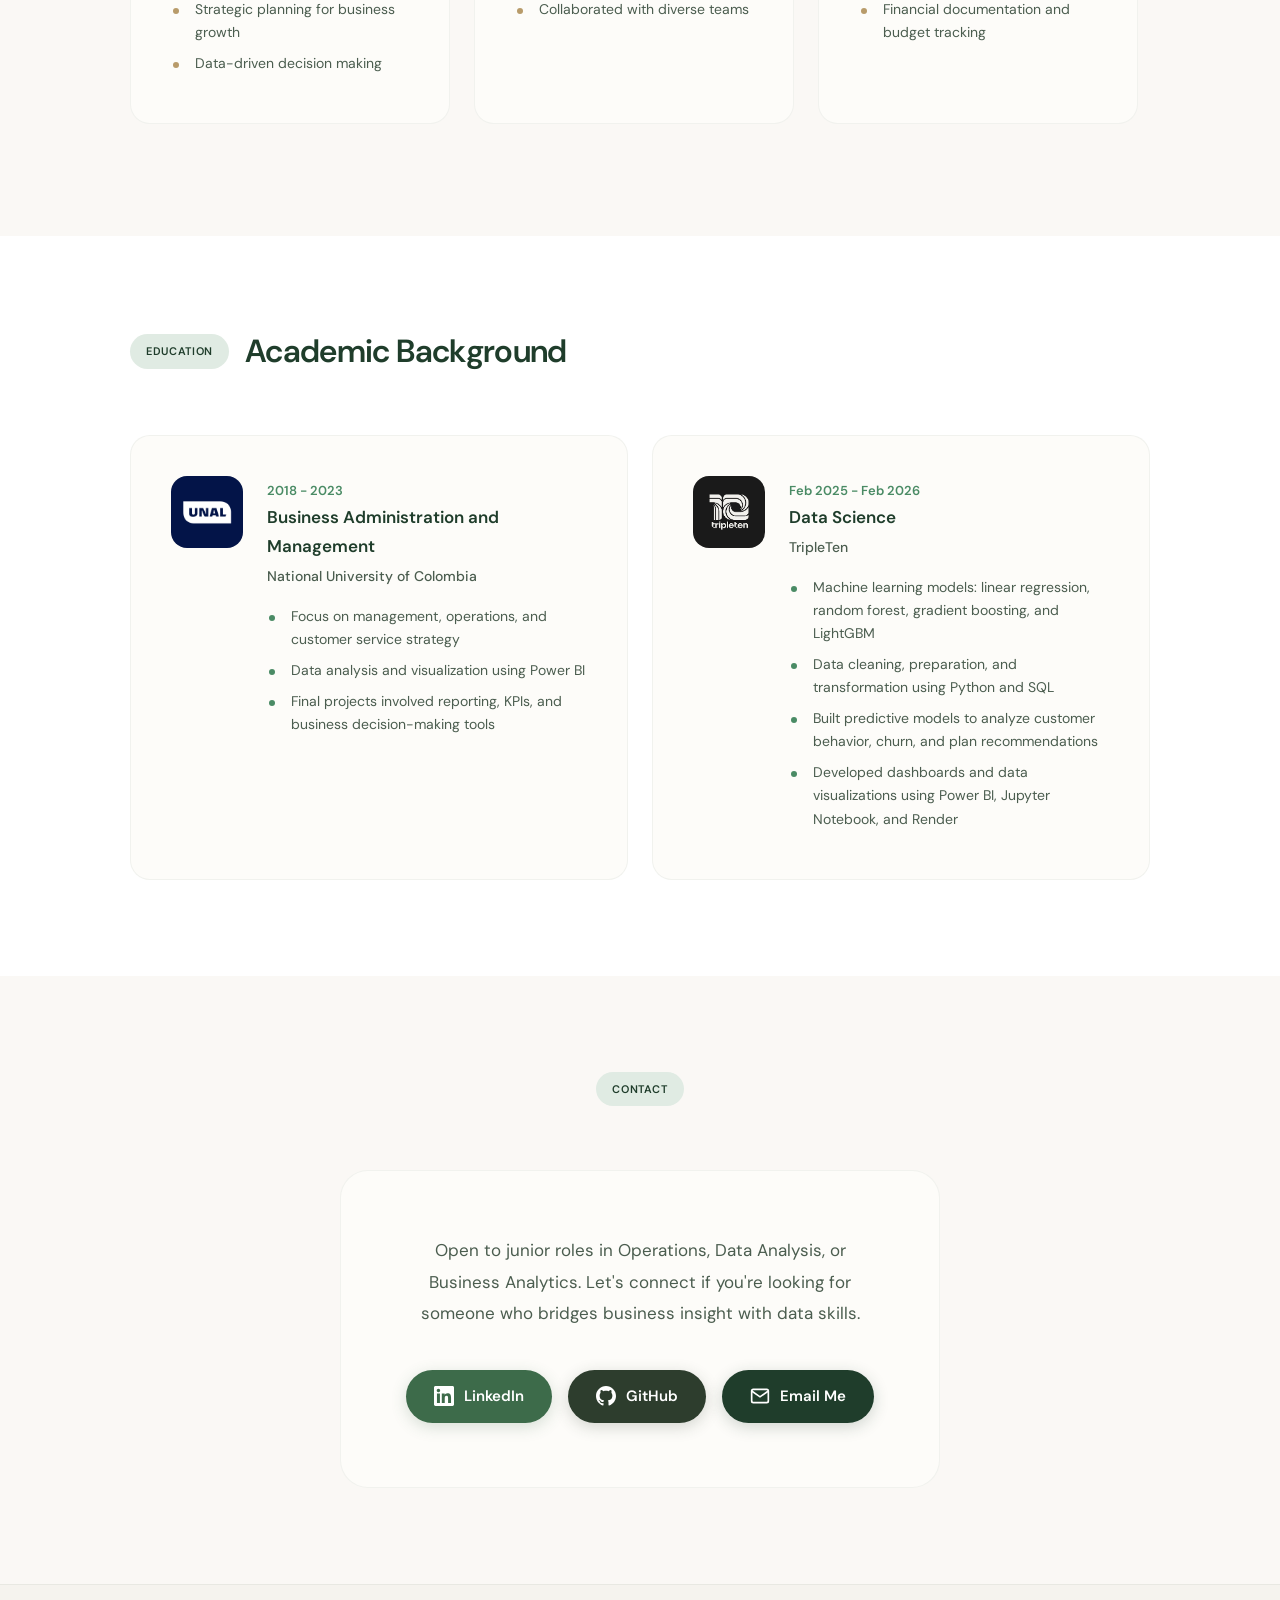
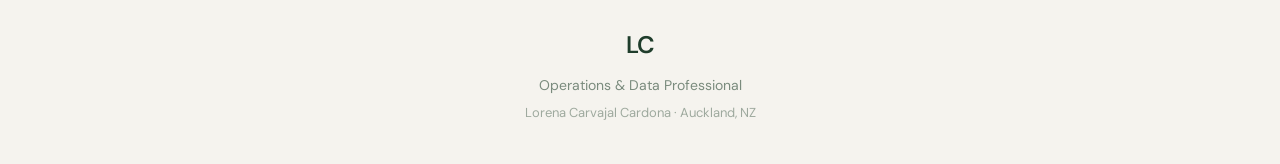
==== commit 20a869d2: "update index" ====
--- a/index.html
+++ b/index.html
@@ -88,10 +88,10 @@
                     <h2 class="section-title">Data Projects</h2>
                 </div>
                 <div class="projects-filter">
-                    <button class="filter-btn active" data-filter="all">All Projects</button>
-                    <button class="filter-btn" data-filter="ml">Machine Learning</button>
+                    <button class="filter-btn active" data-filter="ml">Machine Learning</button>
                     <button class="filter-btn" data-filter="analytics">Analytics</button>
                     <button class="filter-btn" data-filter="forecasting">Forecasting</button>
+                    <button class="filter-btn" data-filter="all">All Projects</button>
                 </div>
                 <div class="projects-list" id="projectsGrid">
                 </div>
@@ -303,19 +303,19 @@
                             Let's connect if you're looking for someone who bridges business insight with data skills.
                         </p>
                         <div class="contact-links">
-                            <a href="https://linkedin.com/in/lorenacarvajal" target="_blank" rel="noopener noreferrer" class="contact-btn contact-linkedin">
+                            <a href="https://www.linkedin.com/in/lorenacarvajalc/" target="_blank" rel="noopener noreferrer" class="contact-btn contact-linkedin">
                                 <svg width="20" height="20" viewBox="0 0 24 24" fill="currentColor">
                                     <path d="M20.447 20.452h-3.554v-5.569c0-1.328-.027-3.037-1.852-3.037-1.853 0-2.136 1.445-2.136 2.939v5.667H9.351V9h3.414v1.561h.046c.477-.9 1.637-1.85 3.37-1.85 3.601 0 4.267 2.37 4.267 5.455v6.286zM5.337 7.433c-1.144 0-2.063-.926-2.063-2.065 0-1.138.92-2.063 2.063-2.063 1.14 0 2.064.925 2.064 2.063 0 1.139-.925 2.065-2.064 2.065zm1.782 13.019H3.555V9h3.564v11.452zM22.225 0H1.771C.792 0 0 .774 0 1.729v20.542C0 23.227.792 24 1.771 24h20.451C23.2 24 24 23.227 24 22.271V1.729C24 .774 23.2 0 22.222 0h.003z"/>
                                 </svg>
                                 LinkedIn
                             </a>
-                            <a href="https://github.com/lorenacarvajal" target="_blank" rel="noopener noreferrer" class="contact-btn contact-github">
+                            <a href="https://github.com/Lorena885" target="_blank" rel="noopener noreferrer" class="contact-btn contact-github">
                                 <svg width="20" height="20" viewBox="0 0 24 24" fill="currentColor">
                                     <path d="M12 0c-6.626 0-12 5.373-12 12 0 5.302 3.438 9.8 8.207 11.387.599.111.793-.261.793-.577v-2.234c-3.338.726-4.033-1.416-4.033-1.416-.546-1.387-1.333-1.756-1.333-1.756-1.089-.745.083-.729.083-.729 1.205.084 1.839 1.237 1.839 1.237 1.07 1.834 2.807 1.304 3.492.997.107-.775.418-1.305.762-1.604-2.665-.305-5.467-1.334-5.467-5.931 0-1.311.469-2.381 1.236-3.221-.124-.303-.535-1.524.117-3.176 0 0 1.008-.322 3.301 1.23.957-.266 1.983-.399 3.003-.404 1.02.005 2.047.138 3.006.404 2.291-1.552 3.297-1.23 3.297-1.23.653 1.653.242 2.874.118 3.176.77.84 1.235 1.911 1.235 3.221 0 4.609-2.807 5.624-5.479 5.921.43.372.823 1.102.823 2.222v3.293c0 .319.192.694.801.576 4.765-1.589 8.199-6.086 8.199-11.386 0-6.627-5.373-12-12-12z"/>
                                 </svg>
                                 GitHub
                             </a>
-                            <a href="mailto:lorena.carvajal@example.com" class="contact-btn contact-email">
+                            <a href="mailto:lcarvajalcar@gmail.com" class="contact-btn contact-email">
                                 <svg width="20" height="20" viewBox="0 0 24 24" fill="none" stroke="currentColor" stroke-width="2">
                                     <path d="M4 4h16c1.1 0 2 .9 2 2v12c0 1.1-.9 2-2 2H4c-1.1 0-2-.9-2-2V6c0-1.1.9-2 2-2z"/>
                                     <polyline points="22,6 12,13 2,6"/>
--- a/styles.css
+++ b/styles.css
@@ -658,9 +658,9 @@
 }
 
 .projects-list {
-    display: flex;
-    flex-direction: column;
-    gap: var(--spacing-lg);
+    display: grid;
+    grid-template-columns: repeat(4, minmax(0, 1fr));
+    gap: var(--spacing-md);
 }
 
 .project-card {
@@ -671,7 +671,8 @@
     cursor: pointer;
     transition: all 0.4s cubic-bezier(0.4, 0, 0.2, 1);
     display: grid;
-    grid-template-columns: 1fr 320px;
+    grid-template-rows: 170px 1fr;
+    min-height: 100%;
 }
 
 .project-card:hover {
@@ -685,9 +686,10 @@
 }
 
 .project-info {
-    padding: var(--spacing-xl);
+    padding: var(--spacing-md);
     display: flex;
     flex-direction: column;
+    order: 2;
 }
 
 .project-category {
@@ -700,7 +702,7 @@
 }
 
 .project-title {
-    font-size: 1.25rem;
+    font-size: 1rem;
     font-weight: 600;
     color: var(--text-primary);
     margin-bottom: var(--spacing-sm);
@@ -708,22 +710,26 @@
 }
 
 .project-summary {
-    font-size: 0.9375rem;
-    color: var(--text-secondary);
-    line-height: 1.7;
+    font-size: 0.8125rem;
+    color: var(--text-secondary);
+    line-height: 1.6;
     margin-bottom: var(--spacing-md);
     flex: 1;
+    display: -webkit-box;
+    -webkit-line-clamp: 4;
+    -webkit-box-orient: vertical;
+    overflow: hidden;
 }
 
 .project-result {
     display: inline-flex;
     align-items: center;
     gap: 8px;
-    font-size: 0.875rem;
+    font-size: 0.8125rem;
     font-weight: 600;
     color: var(--accent-forest);
     background: var(--accent-forest-bg);
-    padding: 8px 16px;
+    padding: 7px 14px;
     border-radius: var(--radius-md);
     margin-bottom: var(--spacing-md);
     align-self: flex-start;
@@ -739,14 +745,16 @@
     flex-wrap: wrap;
     gap: 8px;
     margin-bottom: var(--spacing-md);
+    max-height: 70px;
+    overflow: hidden;
 }
 
 .project-tag {
-    font-size: 0.75rem;
+    font-size: 0.6875rem;
     font-weight: 500;
     color: var(--text-secondary);
     background: var(--bg-cream);
-    padding: 5px 12px;
+    padding: 4px 9px;
     border-radius: var(--radius-full);
     border: 1px solid rgba(31, 61, 43, 0.04);
 }
@@ -784,7 +792,7 @@
     align-items: center;
     gap: var(--spacing-md);
     border-top: 1px solid rgba(31, 61, 43, 0.05);
-    padding-top: var(--spacing-md);
+    padding-top: var(--spacing-sm);
     margin-top: auto;
 }
 
@@ -814,7 +822,9 @@
     justify-content: center;
     position: relative;
     overflow: hidden;
-    border-left: 1px solid rgba(31, 61, 43, 0.04);
+    min-height: 170px;
+    border-bottom: 1px solid rgba(31, 61, 43, 0.04);
+    order: 1;
 }
 
 .project-preview::before {
@@ -1583,6 +1593,12 @@
     border-radius: var(--radius-sm);
 }
 
+@media (max-width: 1180px) {
+    .projects-list {
+        grid-template-columns: repeat(3, minmax(0, 1fr));
+    }
+}
+
 @media (max-width: 1024px) {
     .hero-grid {
         grid-template-columns: 1fr 300px;
@@ -1597,8 +1613,8 @@
         grid-template-columns: 340px 1fr;
     }
     
-    .project-card {
-        grid-template-columns: 1fr 280px;
+    .projects-list {
+        grid-template-columns: repeat(2, minmax(0, 1fr));
     }
 }
 
@@ -1637,14 +1653,8 @@
         grid-template-columns: 300px 1fr;
     }
     
-    .project-card {
-        grid-template-columns: 1fr;
-    }
-    
     .project-preview {
-        height: 180px;
-        border-left: none;
-        border-top: 1px solid rgba(31, 61, 43, 0.04);
+        min-height: 160px;
     }
 }
 
@@ -1748,12 +1758,12 @@
         flex-shrink: 0;
     }
     
-    .project-card {
+    .projects-list {
         grid-template-columns: 1fr;
     }
     
     .project-preview {
-        height: 160px;
+        min-height: 170px;
     }
     
     .timeline {
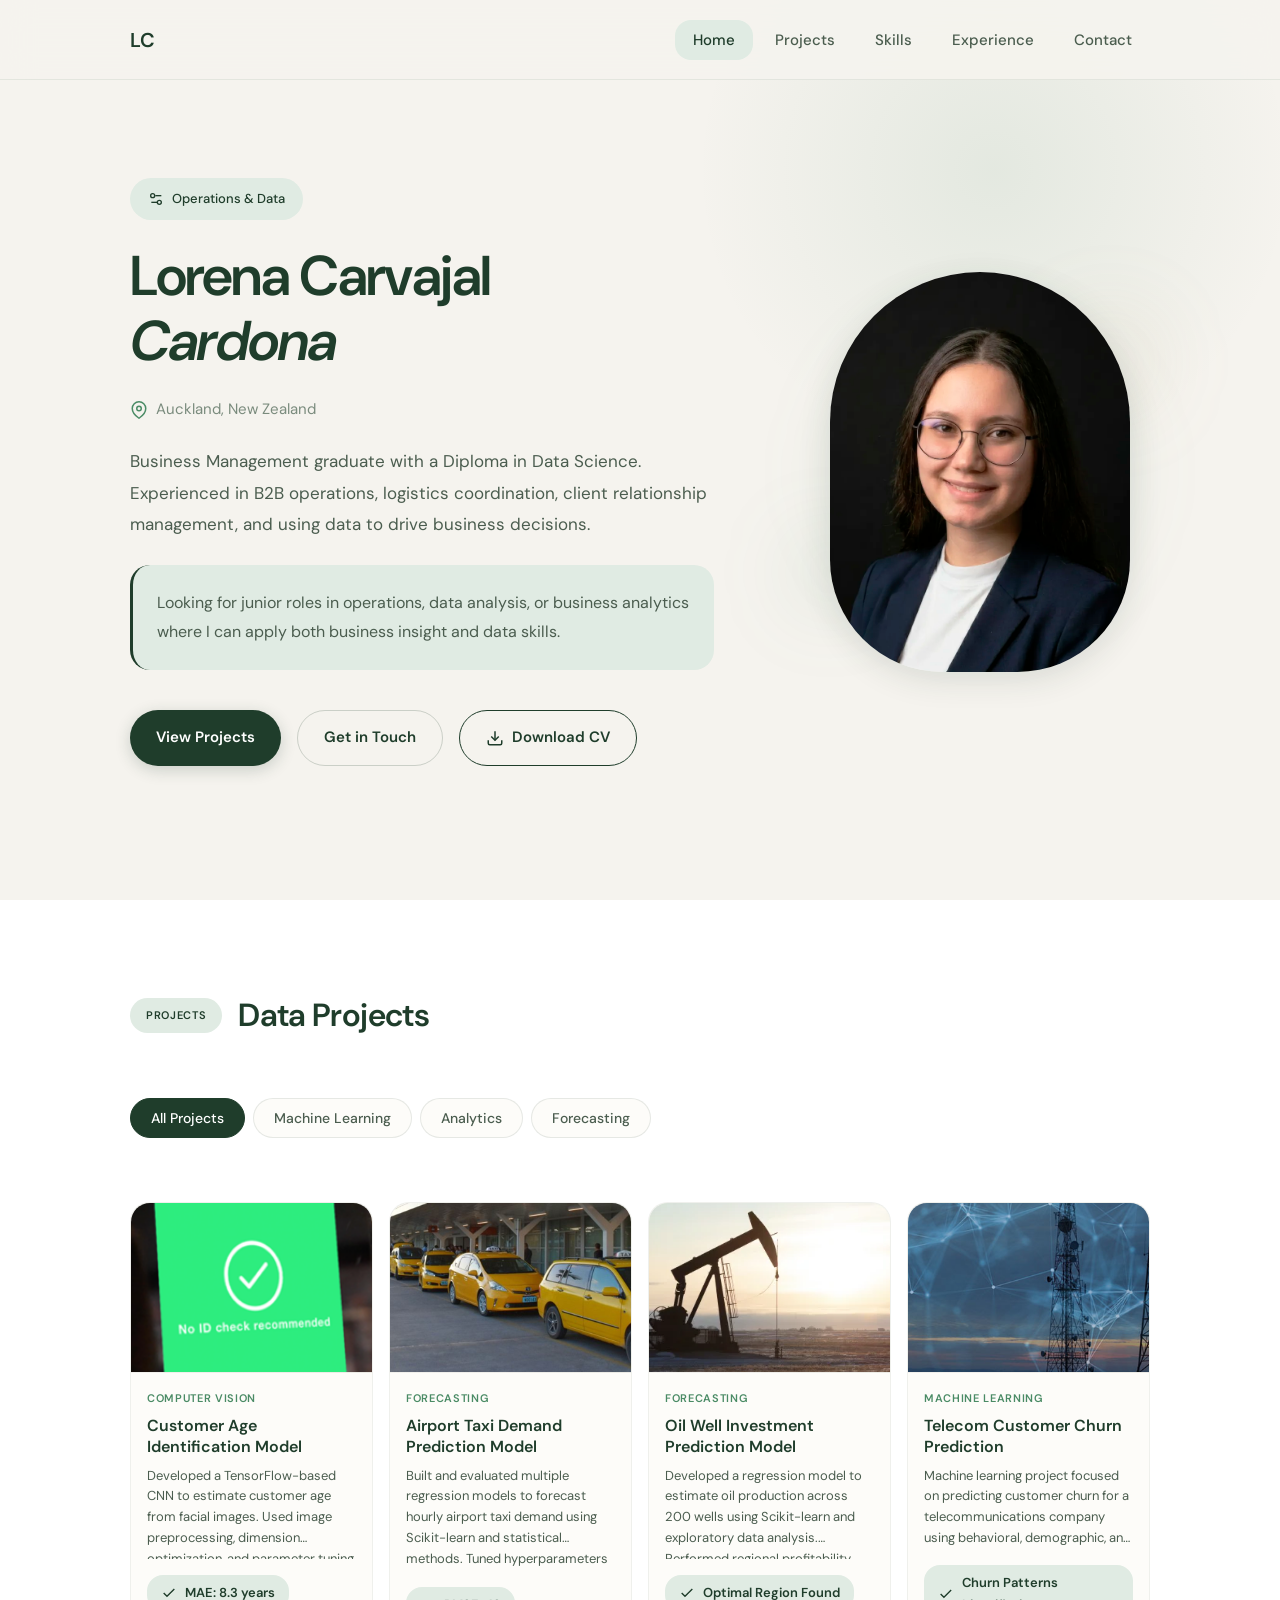
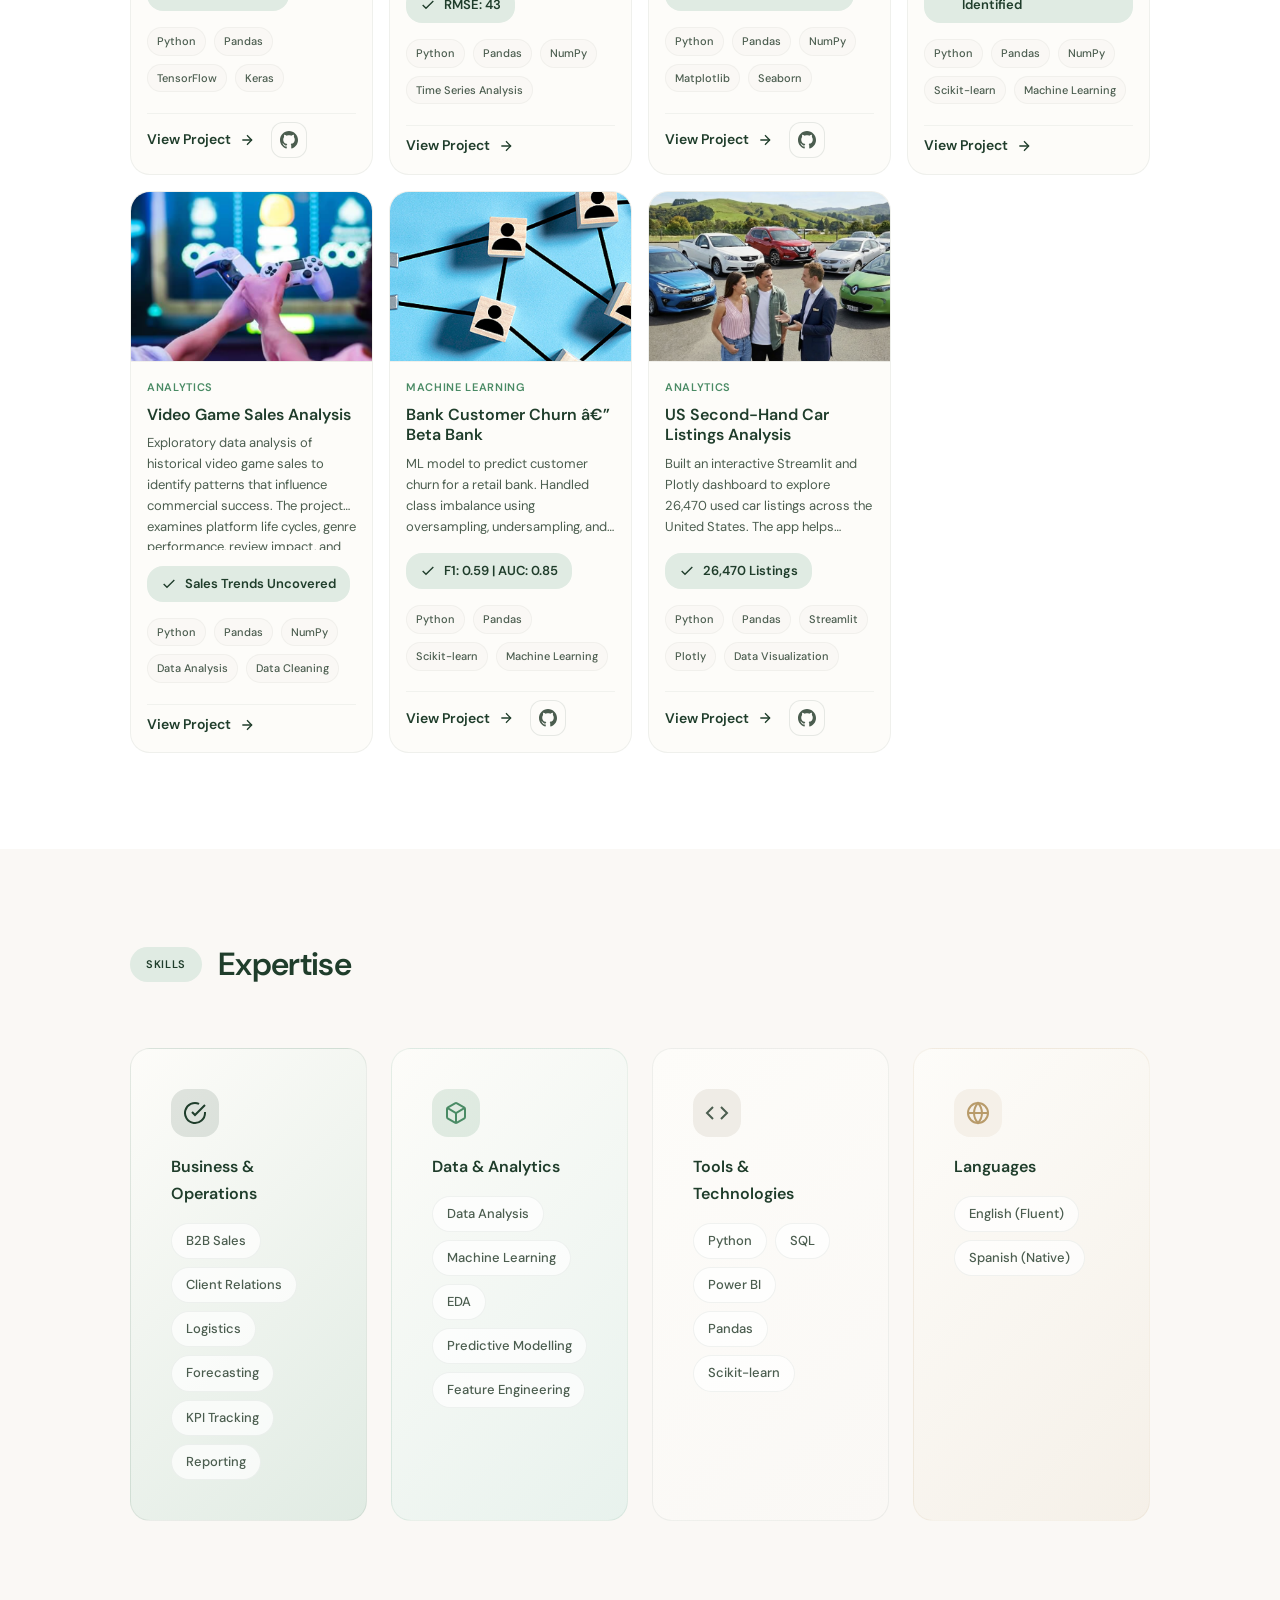
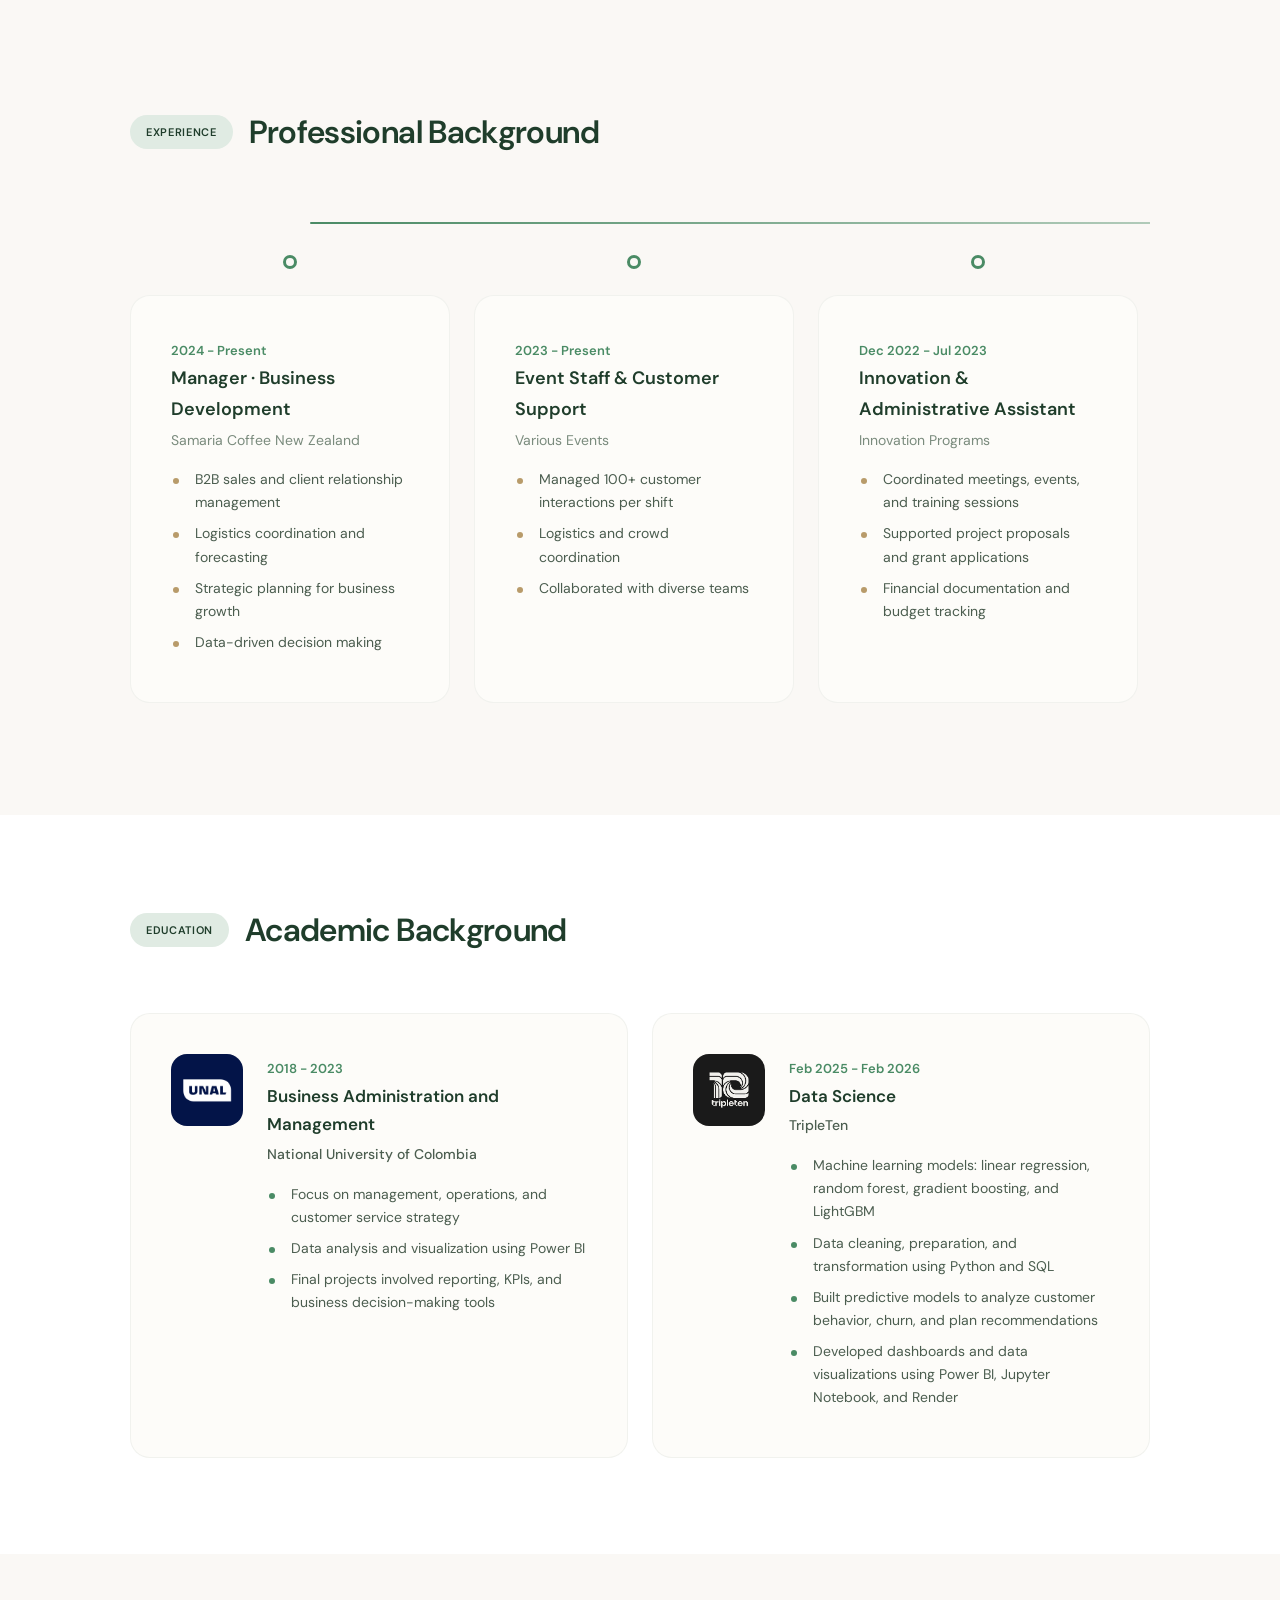
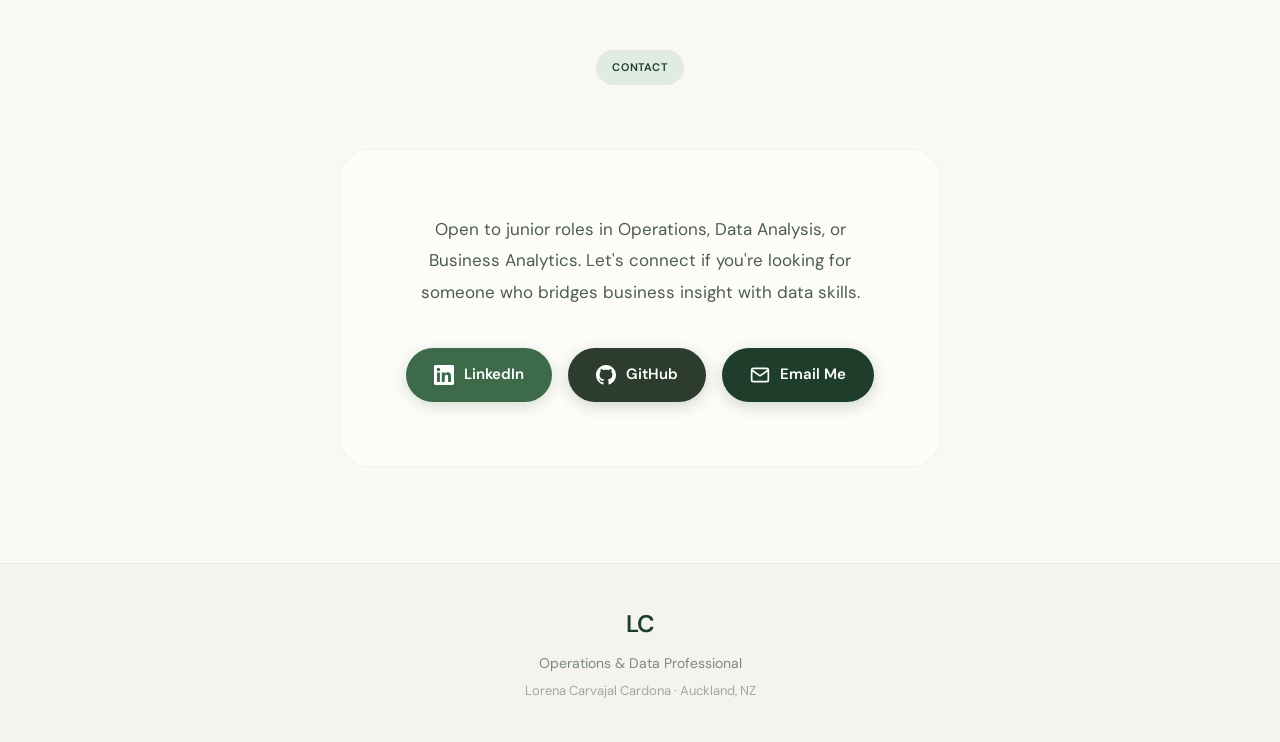
==== commit da146945: "update order projects" ====
--- a/index.html
+++ b/index.html
@@ -88,10 +88,10 @@
                     <h2 class="section-title">Data Projects</h2>
                 </div>
                 <div class="projects-filter">
-                    <button class="filter-btn active" data-filter="ml">Machine Learning</button>
+                    <button class="filter-btn active" data-filter="all">All Projects</button>
+                    <button class="filter-btn" data-filter="ml">Machine Learning</button>
                     <button class="filter-btn" data-filter="analytics">Analytics</button>
                     <button class="filter-btn" data-filter="forecasting">Forecasting</button>
-                    <button class="filter-btn" data-filter="all">All Projects</button>
                 </div>
                 <div class="projects-list" id="projectsGrid">
                 </div>
